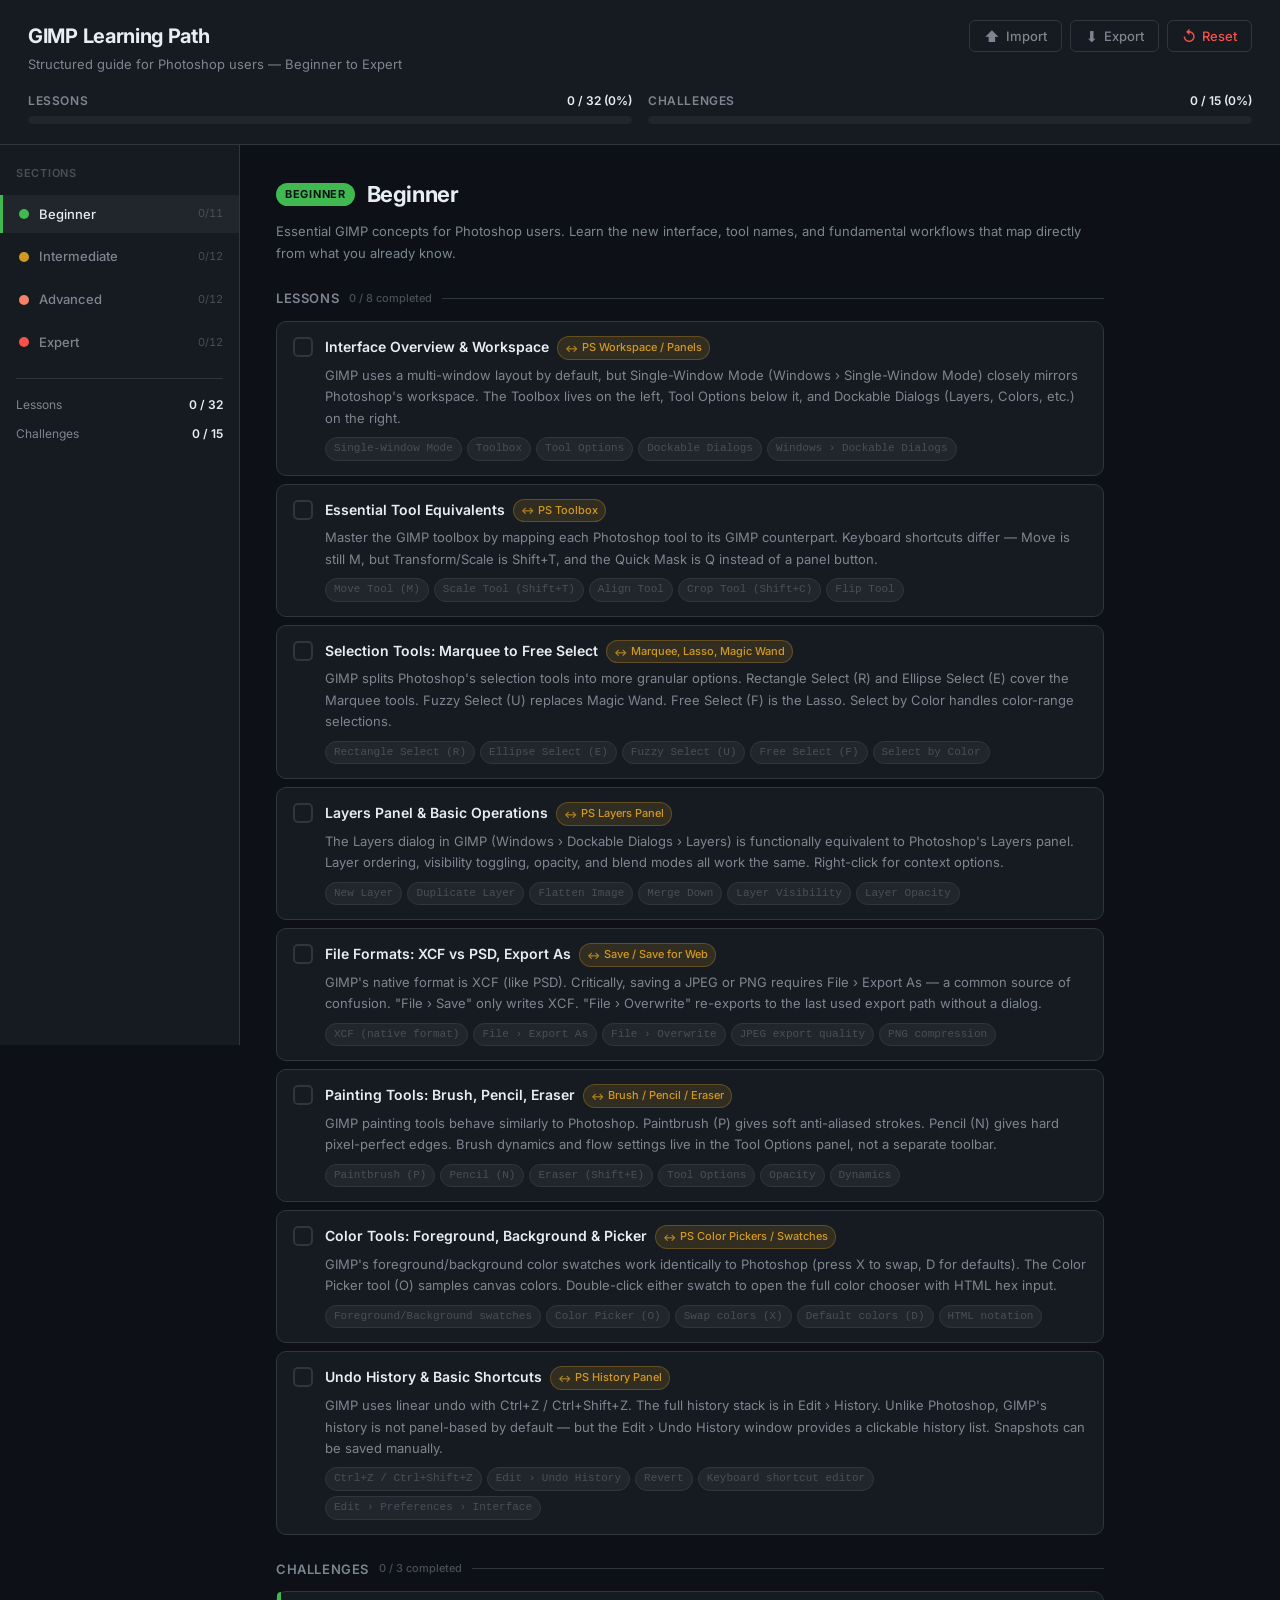
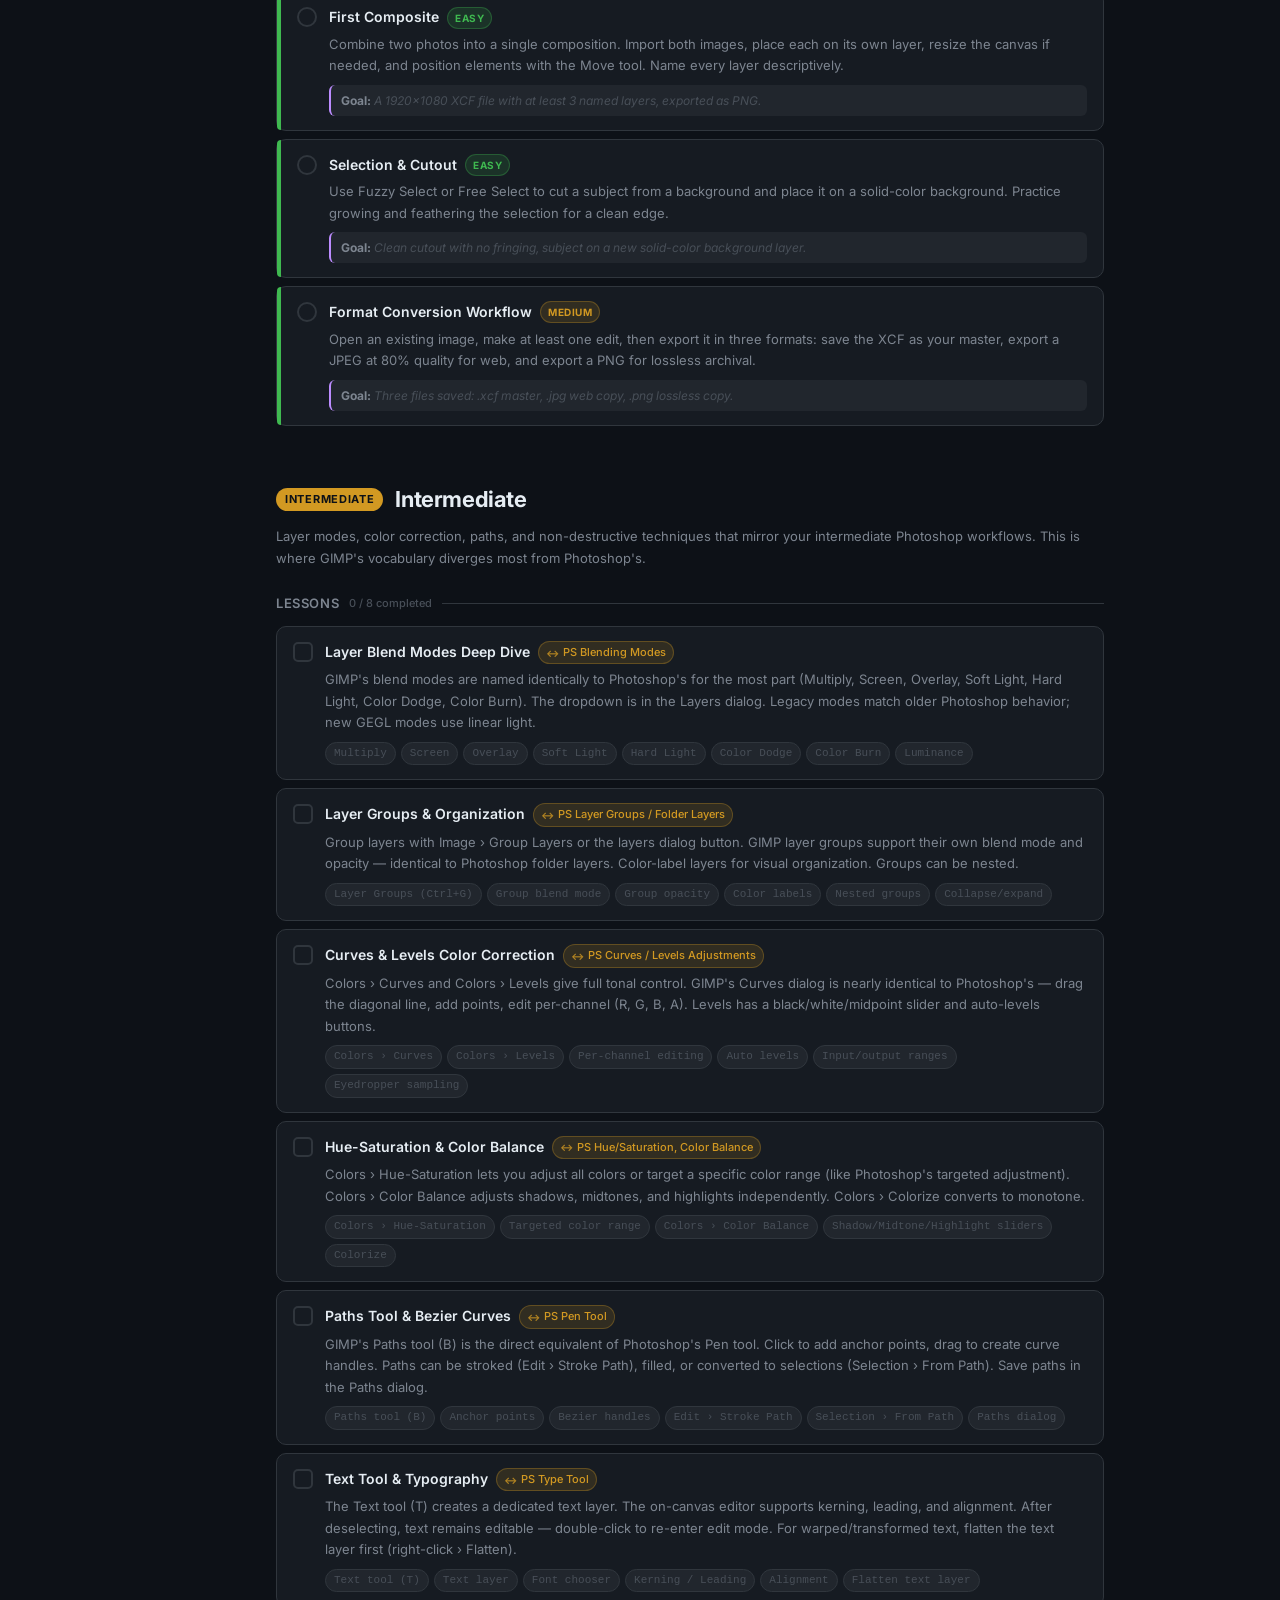
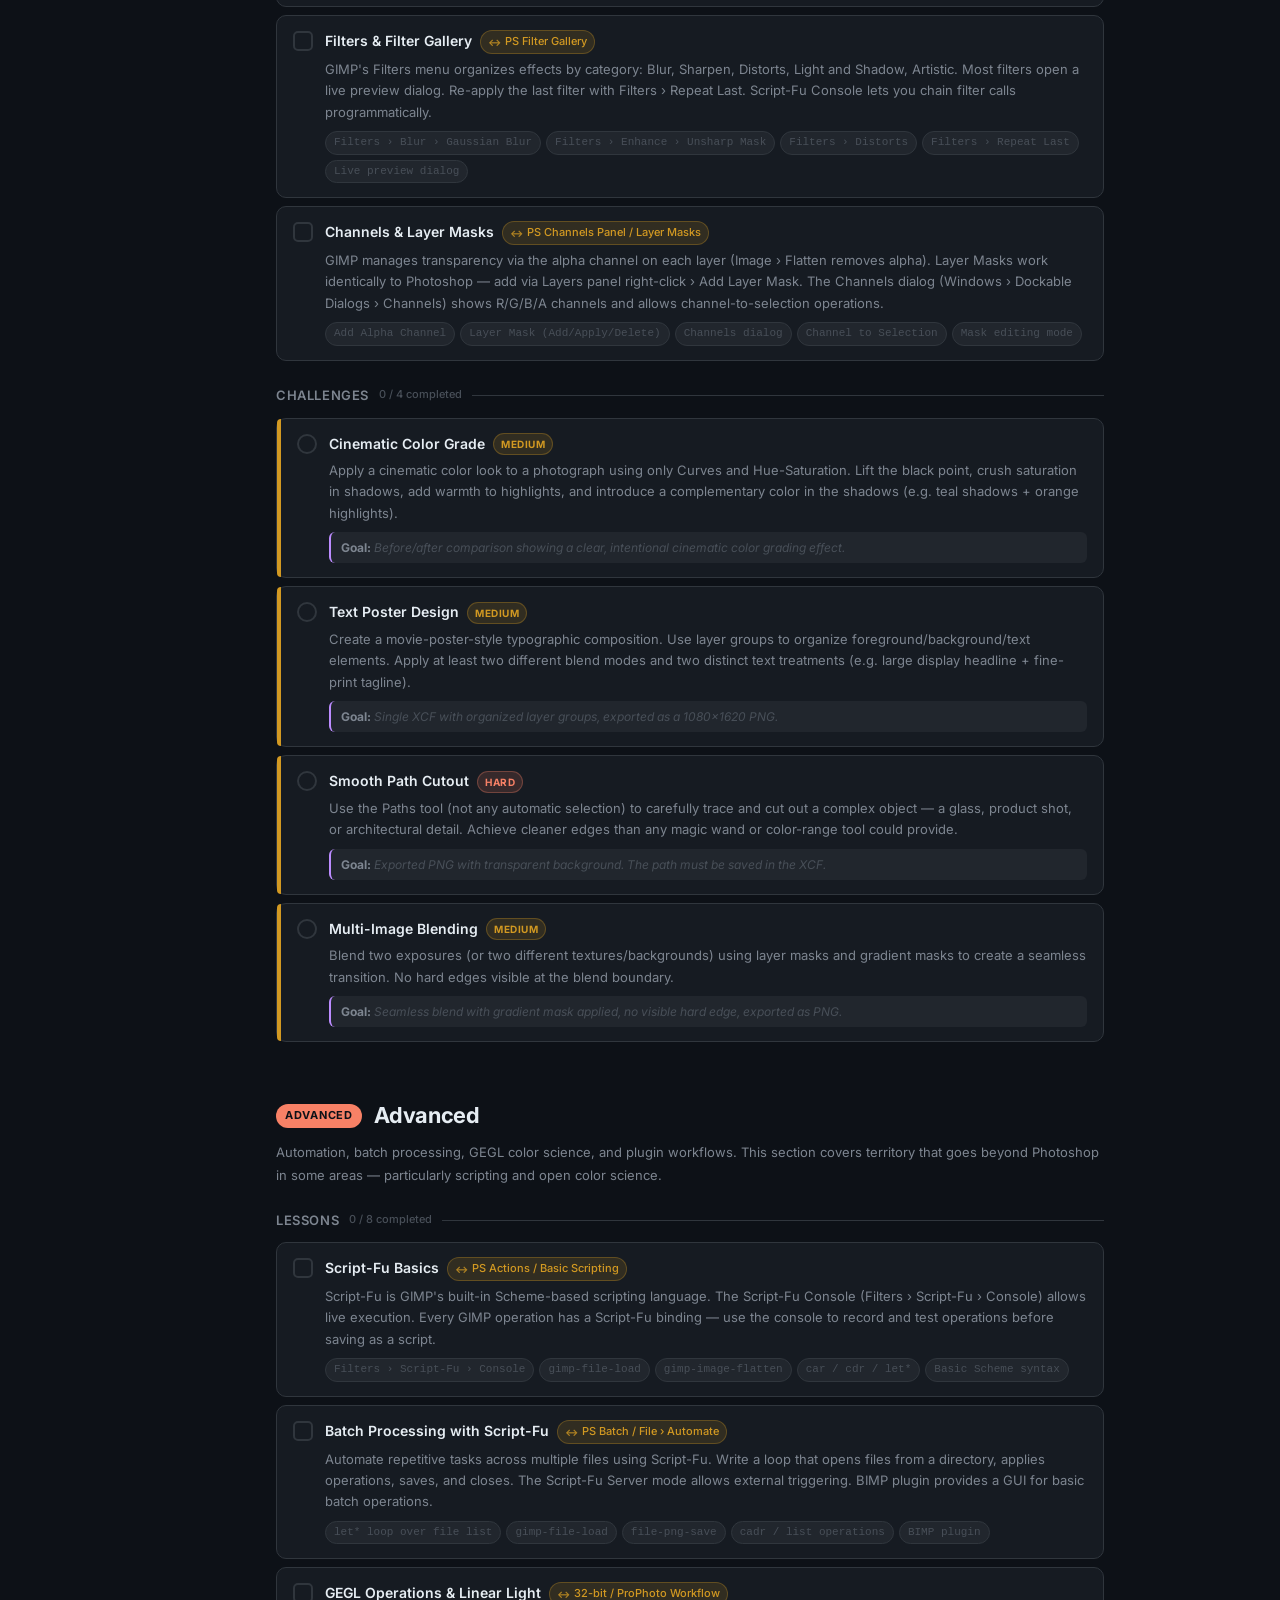
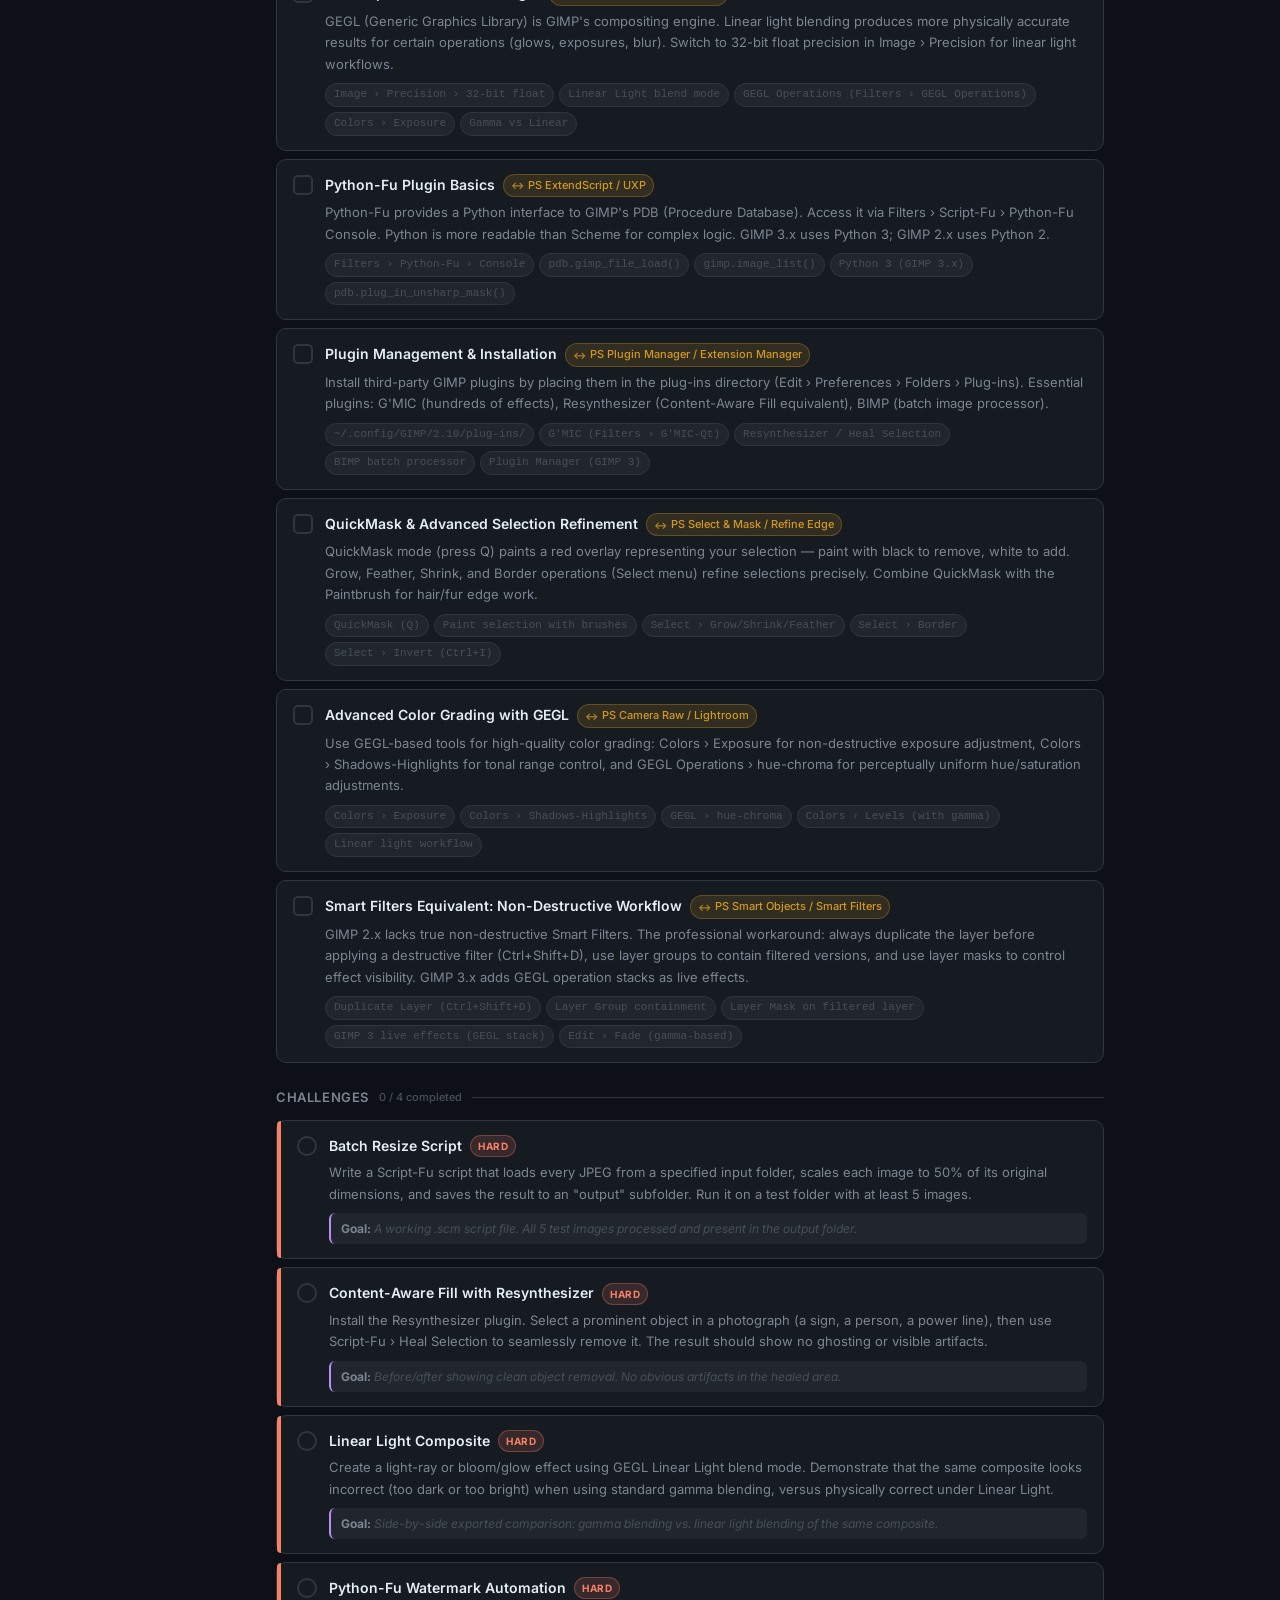
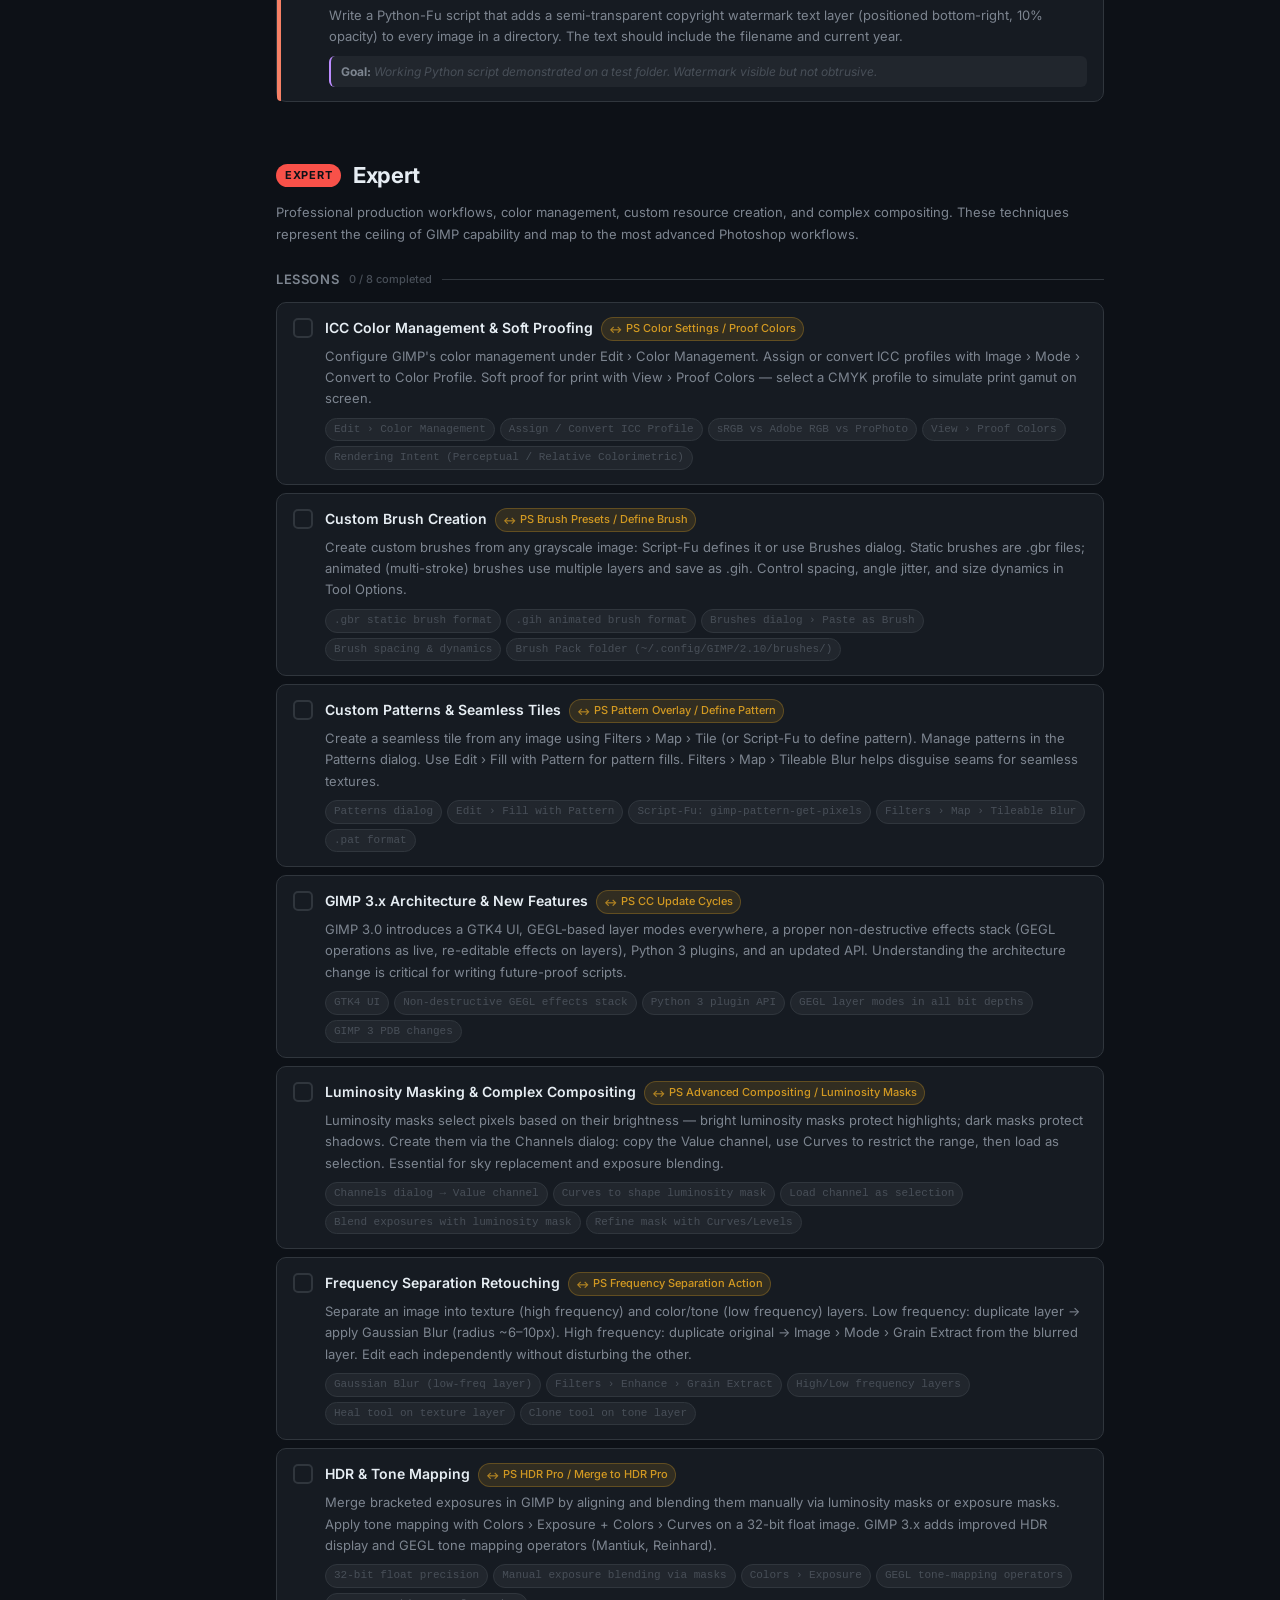
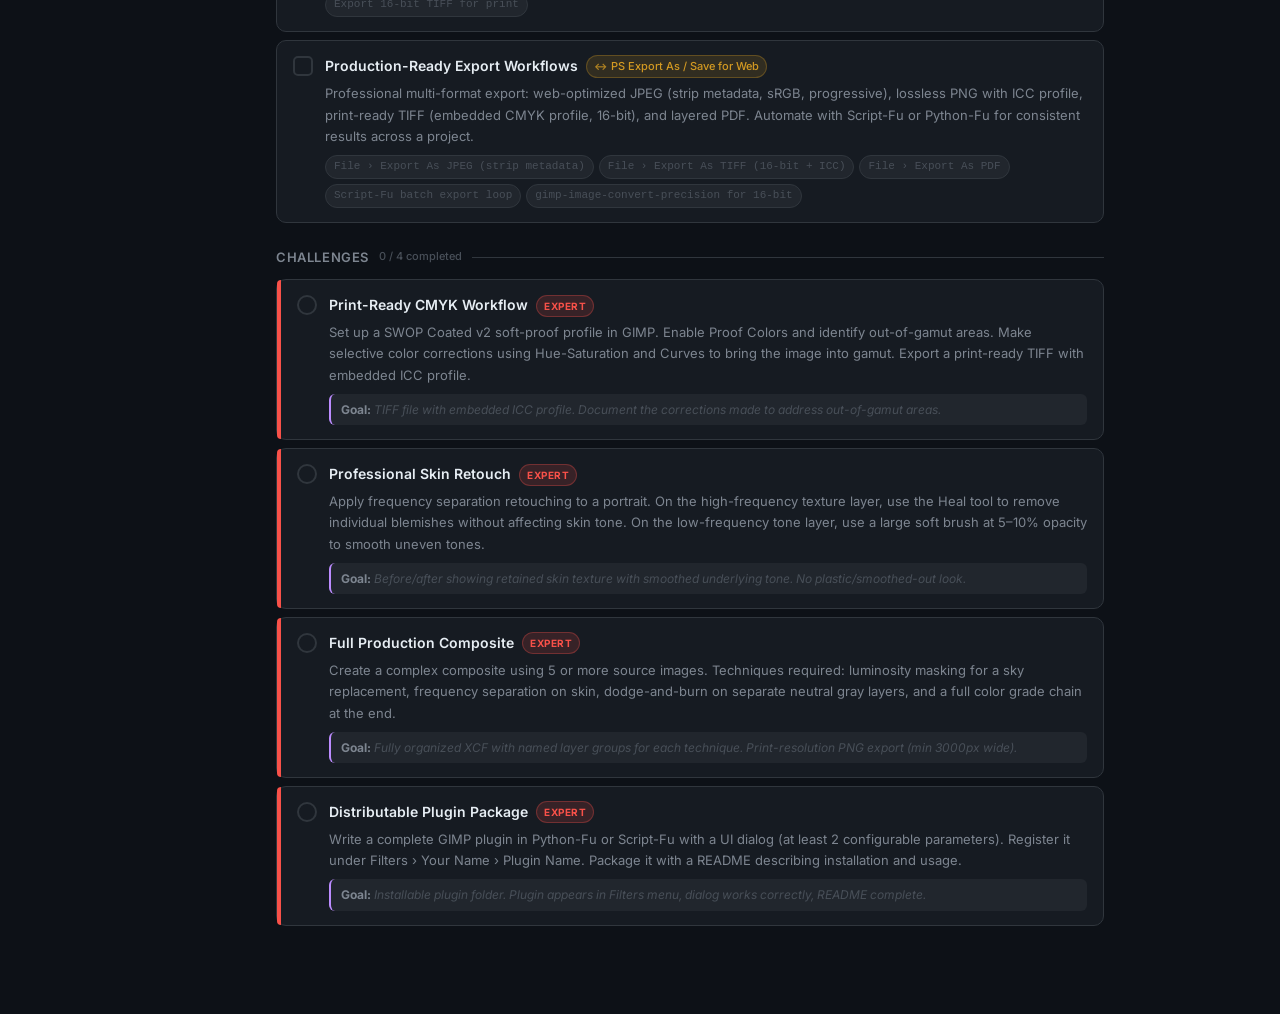
==== index.html @ 8cf6b0a3 "Add GIMP learning path single-page app Self-contained index.html with 32 lessons and 15 challenges a" ====
<!DOCTYPE html>
<html lang="en">
<head>
<meta charset="UTF-8">
<meta name="viewport" content="width=device-width, initial-scale=1.0">
<title>GIMP Learning Path — Photoshop to GIMP</title>
<link rel="preconnect" href="https://fonts.googleapis.com">
<link rel="preconnect" href="https://fonts.gstatic.com" crossorigin>
<link href="https://fonts.googleapis.com/css2?family=Inter:wght@400;500;600;700&display=swap" rel="stylesheet">
<style>
/* ── Tokens ─────────────────────────────────────────────────── */
:root {
  --bg:            #0d1117;
  --surface:       #161b22;
  --surface-2:     #21262d;
  --border:        #30363d;
  --border-subtle: #21262d;
  --text:          #e6edf3;
  --text-muted:    #7d8590;
  --text-dim:      #484f58;

  --accent:        #58a6ff;
  --accent-dim:    #1f3a5f;

  --beginner:      #3fb950;
  --intermediate:  #d29922;
  --advanced:      #f78166;
  --expert:        #f85149;

  --bar-lessons:   #58a6ff;
  --bar-challenges:#bc8cff;

  --radius-sm:     6px;
  --radius:        10px;
  --radius-lg:     14px;

  --sidebar-w:     240px;
  --header-h:      auto;
}

/* ── Reset ──────────────────────────────────────────────────── */
*, *::before, *::after { box-sizing: border-box; margin: 0; padding: 0; }
html { scroll-behavior: smooth; }
body {
  font-family: 'Inter', system-ui, -apple-system, 'Segoe UI', sans-serif;
  background: var(--bg);
  color: var(--text);
  font-size: 14px;
  line-height: 1.6;
  min-height: 100vh;
}
button { cursor: pointer; font-family: inherit; }
input[type="file"] { display: none; }
a { color: var(--accent); text-decoration: none; }

/* ── Header ─────────────────────────────────────────────────── */
.app-header {
  background: var(--surface);
  border-bottom: 1px solid var(--border);
  padding: 20px 28px;
  position: sticky;
  top: 0;
  z-index: 100;
}
.header-top {
  display: flex;
  align-items: flex-start;
  justify-content: space-between;
  gap: 16px;
  flex-wrap: wrap;
  margin-bottom: 16px;
}
.header-title h1 {
  font-size: 20px;
  font-weight: 700;
  color: var(--text);
  letter-spacing: -0.3px;
}
.header-title p {
  font-size: 13px;
  color: var(--text-muted);
  margin-top: 2px;
}
.header-actions {
  display: flex;
  gap: 8px;
  flex-shrink: 0;
  flex-wrap: wrap;
  align-items: center;
}

/* ── Buttons ─────────────────────────────────────────────────── */
.btn {
  display: inline-flex;
  align-items: center;
  gap: 6px;
  padding: 7px 14px;
  border-radius: var(--radius-sm);
  font-size: 13px;
  font-weight: 500;
  border: 1px solid transparent;
  transition: background 0.15s, border-color 0.15s, opacity 0.15s;
  white-space: nowrap;
}
.btn:hover { opacity: 0.85; }
.btn-ghost {
  background: transparent;
  border-color: var(--border);
  color: var(--text-muted);
}
.btn-ghost:hover { border-color: var(--text-muted); color: var(--text); background: var(--surface-2); }
.btn-danger {
  background: transparent;
  border-color: var(--border);
  color: #f85149;
}
.btn-danger:hover { border-color: #f85149; background: rgba(248,81,73,0.08); }
.btn-icon { font-size: 15px; line-height: 1; }

/* ── Progress bars ───────────────────────────────────────────── */
.progress-section {
  display: flex;
  gap: 16px;
  flex-wrap: wrap;
}
.progress-item {
  flex: 1;
  min-width: 200px;
}
.progress-label {
  display: flex;
  justify-content: space-between;
  align-items: center;
  margin-bottom: 6px;
}
.progress-label-name {
  font-size: 12px;
  font-weight: 600;
  text-transform: uppercase;
  letter-spacing: 0.6px;
  color: var(--text-muted);
}
.progress-label-count {
  font-size: 12px;
  font-weight: 600;
  color: var(--text);
}
.progress-track {
  height: 8px;
  background: var(--surface-2);
  border-radius: 999px;
  overflow: hidden;
  border: 1px solid var(--border-subtle);
}
.progress-fill {
  height: 100%;
  border-radius: 999px;
  width: 0%;
  transition: width 0.45s cubic-bezier(0.4,0,0.2,1);
}
.progress-fill.lessons  { background: var(--bar-lessons); }
.progress-fill.challenges { background: var(--bar-challenges); }

/* ── Layout shell ────────────────────────────────────────────── */
.app-body {
  display: flex;
  min-height: calc(100vh - 1px);
}

/* ── Sidebar ─────────────────────────────────────────────────── */
.sidebar {
  width: var(--sidebar-w);
  flex-shrink: 0;
  background: var(--surface);
  border-right: 1px solid var(--border);
  padding: 20px 0;
  position: sticky;
  top: 0;
  height: 100vh;
  overflow-y: auto;
  display: flex;
  flex-direction: column;
  gap: 4px;
}
.sidebar-label {
  font-size: 11px;
  font-weight: 600;
  letter-spacing: 0.7px;
  text-transform: uppercase;
  color: var(--text-dim);
  padding: 0 16px 8px;
}
.nav-item {
  display: flex;
  align-items: center;
  gap: 10px;
  padding: 9px 16px;
  cursor: pointer;
  border-radius: 0;
  transition: background 0.12s;
  border-left: 3px solid transparent;
  text-decoration: none;
  color: var(--text-muted);
}
.nav-item:hover { background: var(--surface-2); color: var(--text); }
.nav-item.active {
  color: var(--text);
  background: var(--surface-2);
}
.nav-item.active[data-level="beginner"]     { border-left-color: var(--beginner); }
.nav-item.active[data-level="intermediate"] { border-left-color: var(--intermediate); }
.nav-item.active[data-level="advanced"]     { border-left-color: var(--advanced); }
.nav-item.active[data-level="expert"]       { border-left-color: var(--expert); }

.nav-dot {
  width: 10px;
  height: 10px;
  border-radius: 50%;
  flex-shrink: 0;
}
[data-level="beginner"]     .nav-dot { background: var(--beginner); }
[data-level="intermediate"] .nav-dot { background: var(--intermediate); }
[data-level="advanced"]     .nav-dot { background: var(--advanced); }
[data-level="expert"]       .nav-dot { background: var(--expert); }

.nav-text { flex: 1; font-size: 13px; font-weight: 500; }
.nav-count { font-size: 11px; color: var(--text-dim); font-variant-numeric: tabular-nums; }

.sidebar-divider {
  height: 1px;
  background: var(--border);
  margin: 12px 16px;
}
.sidebar-stats {
  padding: 0 16px;
  display: flex;
  flex-direction: column;
  gap: 10px;
}
.sidebar-stat {
  display: flex;
  align-items: center;
  justify-content: space-between;
}
.sidebar-stat-label { font-size: 12px; color: var(--text-muted); }
.sidebar-stat-value { font-size: 12px; font-weight: 600; color: var(--text); }

/* ── Main content ────────────────────────────────────────────── */
.main-content {
  flex: 1;
  padding: 32px 36px;
  max-width: 900px;
  overflow-x: hidden;
}

/* ── Section block ───────────────────────────────────────────── */
.section-block {
  margin-bottom: 56px;
}
.section-header {
  display: flex;
  align-items: center;
  gap: 12px;
  margin-bottom: 8px;
}
.section-badge {
  font-size: 11px;
  font-weight: 700;
  text-transform: uppercase;
  letter-spacing: 0.7px;
  padding: 3px 9px;
  border-radius: 999px;
  color: #0d1117;
}
[data-level="beginner"]     .section-badge { background: var(--beginner); }
[data-level="intermediate"] .section-badge { background: var(--intermediate); }
[data-level="advanced"]     .section-badge { background: var(--advanced); }
[data-level="expert"]       .section-badge { background: var(--expert); }

.section-title {
  font-size: 22px;
  font-weight: 700;
  letter-spacing: -0.4px;
}
.section-desc {
  font-size: 13px;
  color: var(--text-muted);
  margin-bottom: 20px;
  line-height: 1.7;
}

/* ── Sub-section heading ─────────────────────────────────────── */
.subsection-heading {
  display: flex;
  align-items: center;
  gap: 10px;
  margin: 24px 0 12px;
}
.subsection-heading-text {
  font-size: 13px;
  font-weight: 600;
  text-transform: uppercase;
  letter-spacing: 0.6px;
  color: var(--text-muted);
}
.subsection-count {
  font-size: 11px;
  color: var(--text-dim);
  font-weight: 500;
}
.subsection-line {
  flex: 1;
  height: 1px;
  background: var(--border);
}

/* ── Lesson card ─────────────────────────────────────────────── */
.lesson-card {
  background: var(--surface);
  border: 1px solid var(--border);
  border-radius: var(--radius);
  padding: 14px 16px;
  margin-bottom: 8px;
  display: flex;
  gap: 12px;
  align-items: flex-start;
  transition: border-color 0.15s, background 0.2s, opacity 0.2s;
  cursor: pointer;
  user-select: none;
}
.lesson-card:hover { border-color: var(--text-dim); }
.lesson-card.completed {
  opacity: 0.6;
  background: var(--surface);
}
.lesson-card.completed .lesson-title { text-decoration: line-through; color: var(--text-muted); }

.lesson-checkbox {
  width: 20px;
  height: 20px;
  border-radius: 5px;
  border: 2px solid var(--border);
  display: flex;
  align-items: center;
  justify-content: center;
  flex-shrink: 0;
  margin-top: 1px;
  transition: background 0.15s, border-color 0.15s;
  font-size: 12px;
  color: transparent;
}
.lesson-card.completed .lesson-checkbox {
  background: var(--beginner);
  border-color: var(--beginner);
  color: #0d1117;
}
[data-level="intermediate"] .lesson-card.completed .lesson-checkbox { background: var(--intermediate); border-color: var(--intermediate); }
[data-level="advanced"]     .lesson-card.completed .lesson-checkbox { background: var(--advanced); border-color: var(--advanced); }
[data-level="expert"]       .lesson-card.completed .lesson-checkbox { background: var(--expert); border-color: var(--expert); }

.lesson-body { flex: 1; min-width: 0; }
.lesson-title-row {
  display: flex;
  align-items: flex-start;
  gap: 8px;
  flex-wrap: wrap;
  margin-bottom: 5px;
}
.lesson-title {
  font-size: 14px;
  font-weight: 600;
  color: var(--text);
  transition: color 0.2s;
}
.ps-callout {
  display: inline-flex;
  align-items: center;
  gap: 4px;
  background: rgba(210,153,34,0.15);
  border: 1px solid rgba(210,153,34,0.3);
  color: #d29922;
  font-size: 11px;
  font-weight: 500;
  padding: 2px 7px;
  border-radius: 999px;
  white-space: nowrap;
  flex-shrink: 0;
}
.ps-callout-prefix { font-weight: 700; font-size: 10px; opacity: 0.8; }

.lesson-desc {
  font-size: 13px;
  color: var(--text-muted);
  line-height: 1.65;
  margin-bottom: 8px;
}
.concept-chips {
  display: flex;
  flex-wrap: wrap;
  gap: 5px;
}
.concept-chip {
  font-size: 11px;
  padding: 2px 8px;
  border-radius: 999px;
  background: var(--surface-2);
  color: var(--text-dim);
  border: 1px solid var(--border);
  font-family: 'SF Mono', 'Fira Code', monospace;
}

/* ── Challenge card ──────────────────────────────────────────── */
.challenge-card {
  background: var(--surface);
  border: 1px solid var(--border);
  border-radius: var(--radius);
  padding: 14px 16px 14px 20px;
  margin-bottom: 8px;
  display: flex;
  gap: 12px;
  align-items: flex-start;
  transition: border-color 0.15s, opacity 0.2s;
  cursor: pointer;
  user-select: none;
  position: relative;
}
.challenge-card::before {
  content: '';
  position: absolute;
  left: 0;
  top: 0;
  bottom: 0;
  width: 4px;
  border-radius: var(--radius) 0 0 var(--radius);
}
[data-level="beginner"]     .challenge-card::before { background: var(--beginner); }
[data-level="intermediate"] .challenge-card::before { background: var(--intermediate); }
[data-level="advanced"]     .challenge-card::before { background: var(--advanced); }
[data-level="expert"]       .challenge-card::before { background: var(--expert); }

.challenge-card:hover { border-color: var(--text-dim); }
.challenge-card.completed { opacity: 0.6; }
.challenge-card.completed .challenge-title { text-decoration: line-through; color: var(--text-muted); }

.challenge-checkbox {
  width: 20px;
  height: 20px;
  border-radius: 50%;
  border: 2px solid var(--border);
  display: flex;
  align-items: center;
  justify-content: center;
  flex-shrink: 0;
  margin-top: 1px;
  font-size: 11px;
  color: transparent;
  transition: background 0.15s, border-color 0.15s;
}
.challenge-card.completed .challenge-checkbox {
  background: var(--bar-challenges);
  border-color: var(--bar-challenges);
  color: #0d1117;
}

.challenge-body { flex: 1; min-width: 0; }
.challenge-title-row {
  display: flex;
  align-items: center;
  gap: 8px;
  flex-wrap: wrap;
  margin-bottom: 5px;
}
.challenge-title { font-size: 14px; font-weight: 600; color: var(--text); }

.difficulty-badge {
  font-size: 10px;
  font-weight: 700;
  text-transform: uppercase;
  letter-spacing: 0.5px;
  padding: 2px 7px;
  border-radius: 999px;
}
.difficulty-badge.easy   { background: rgba(63,185,80,0.15); color: #3fb950; border: 1px solid rgba(63,185,80,0.3); }
.difficulty-badge.medium { background: rgba(210,153,34,0.15); color: #d29922; border: 1px solid rgba(210,153,34,0.3); }
.difficulty-badge.hard   { background: rgba(247,129,102,0.15); color: #f78166; border: 1px solid rgba(247,129,102,0.3); }
.difficulty-badge.expert { background: rgba(248,81,73,0.15); color: #f85149; border: 1px solid rgba(248,81,73,0.3); }

.challenge-desc {
  font-size: 13px;
  color: var(--text-muted);
  line-height: 1.65;
  margin-bottom: 8px;
}
.challenge-goal {
  font-size: 12px;
  color: var(--text-dim);
  font-style: italic;
  padding: 6px 10px;
  background: var(--surface-2);
  border-radius: var(--radius-sm);
  border-left: 2px solid var(--bar-challenges);
}
.challenge-goal strong { color: var(--text-muted); font-style: normal; }

/* ── Toast / notification ────────────────────────────────────── */
.toast {
  position: fixed;
  bottom: 24px;
  right: 24px;
  background: var(--surface-2);
  border: 1px solid var(--border);
  border-radius: var(--radius);
  padding: 12px 18px;
  font-size: 13px;
  color: var(--text);
  z-index: 9999;
  opacity: 0;
  transform: translateY(8px);
  transition: opacity 0.2s, transform 0.2s;
  pointer-events: none;
}
.toast.show { opacity: 1; transform: translateY(0); }
.toast.success { border-color: var(--beginner); }
.toast.error   { border-color: var(--expert); }

/* ── Modal ───────────────────────────────────────────────────── */
.modal-overlay {
  display: none;
  position: fixed;
  inset: 0;
  background: rgba(0,0,0,0.6);
  z-index: 500;
  align-items: center;
  justify-content: center;
}
.modal-overlay.open { display: flex; }
.modal {
  background: var(--surface);
  border: 1px solid var(--border);
  border-radius: var(--radius-lg);
  padding: 24px;
  max-width: 380px;
  width: 90%;
}
.modal h3 { font-size: 16px; font-weight: 700; margin-bottom: 10px; }
.modal p { font-size: 13px; color: var(--text-muted); margin-bottom: 20px; line-height: 1.65; }
.modal-actions { display: flex; gap: 8px; justify-content: flex-end; }
.btn-confirm { background: #f85149; border: none; color: #fff; padding: 8px 16px; border-radius: var(--radius-sm); font-size: 13px; font-weight: 600; }
.btn-confirm:hover { background: #da3630; }
.btn-cancel { background: transparent; border: 1px solid var(--border); color: var(--text-muted); padding: 8px 16px; border-radius: var(--radius-sm); font-size: 13px; font-weight: 500; }
.btn-cancel:hover { border-color: var(--text-muted); color: var(--text); }

/* ── Completion banner ───────────────────────────────────────── */
.completion-banner {
  background: linear-gradient(135deg, rgba(63,185,80,0.1), rgba(88,166,255,0.1));
  border: 1px solid rgba(63,185,80,0.3);
  border-radius: var(--radius);
  padding: 16px 20px;
  margin-bottom: 32px;
  display: none;
  align-items: center;
  gap: 12px;
}
.completion-banner.visible { display: flex; }
.completion-banner-icon { font-size: 28px; }
.completion-banner-text h3 { font-size: 15px; font-weight: 700; color: var(--beginner); margin-bottom: 3px; }
.completion-banner-text p { font-size: 13px; color: var(--text-muted); }

/* ── Responsive ──────────────────────────────────────────────── */
@media (max-width: 768px) {
  .app-body { flex-direction: column; }
  .sidebar {
    width: 100%;
    height: auto;
    position: static;
    flex-direction: row;
    overflow-x: auto;
    overflow-y: hidden;
    padding: 8px 12px;
    gap: 4px;
    border-right: none;
    border-bottom: 1px solid var(--border);
  }
  .sidebar-label, .sidebar-divider, .sidebar-stats { display: none; }
  .nav-item {
    flex-direction: column;
    gap: 4px;
    padding: 8px 12px;
    border-left: none;
    border-bottom: 3px solid transparent;
    border-radius: var(--radius-sm);
    white-space: nowrap;
    flex-shrink: 0;
  }
  .nav-item.active[data-level="beginner"]     { border-bottom-color: var(--beginner); border-left-color: transparent; }
  .nav-item.active[data-level="intermediate"] { border-bottom-color: var(--intermediate); border-left-color: transparent; }
  .nav-item.active[data-level="advanced"]     { border-bottom-color: var(--advanced); border-left-color: transparent; }
  .nav-item.active[data-level="expert"]       { border-bottom-color: var(--expert); border-left-color: transparent; }
  .nav-count { display: none; }
  .main-content { padding: 20px 16px; }
  .header-top { flex-direction: column; }
  .app-header { padding: 16px; }
}
@media (max-width: 480px) {
  .progress-section { flex-direction: column; }
  .header-actions { flex-wrap: wrap; }
}

/* ── Animations ──────────────────────────────────────────────── */
@keyframes fadeIn {
  from { opacity: 0; transform: translateY(6px); }
  to   { opacity: 1; transform: translateY(0); }
}
.section-block { animation: fadeIn 0.35s ease both; }
.section-block:nth-child(1) { animation-delay: 0.05s; }
.section-block:nth-child(2) { animation-delay: 0.10s; }
.section-block:nth-child(3) { animation-delay: 0.15s; }
.section-block:nth-child(4) { animation-delay: 0.20s; }
</style>
</head>
<body>

<!-- Header -->
<header class="app-header">
  <div class="header-top">
    <div class="header-title">
      <h1>GIMP Learning Path</h1>
      <p>Structured guide for Photoshop users — Beginner to Expert</p>
    </div>
    <div class="header-actions">
      <input type="file" id="import-file" accept=".json">
      <button class="btn btn-ghost" onclick="handleImportButton()">
        <span class="btn-icon">⬆</span> Import
      </button>
      <button class="btn btn-ghost" onclick="handleExport()">
        <span class="btn-icon">⬇</span> Export
      </button>
      <button class="btn btn-danger" onclick="handleResetClick()">
        <span class="btn-icon">↺</span> Reset
      </button>
    </div>
  </div>
  <div class="progress-section">
    <div class="progress-item">
      <div class="progress-label">
        <span class="progress-label-name">Lessons</span>
        <span class="progress-label-count" id="lesson-count">0 / 32 (0%)</span>
      </div>
      <div class="progress-track">
        <div class="progress-fill lessons" id="lesson-bar"></div>
      </div>
    </div>
    <div class="progress-item">
      <div class="progress-label">
        <span class="progress-label-name">Challenges</span>
        <span class="progress-label-count" id="challenge-count">0 / 15 (0%)</span>
      </div>
      <div class="progress-track">
        <div class="progress-fill challenges" id="challenge-bar"></div>
      </div>
    </div>
  </div>
</header>

<!-- Body -->
<div class="app-body">
  <nav class="sidebar" id="sidebar"></nav>
  <main class="main-content" id="main-content"></main>
</div>

<!-- Reset confirmation modal -->
<div class="modal-overlay" id="reset-modal">
  <div class="modal">
    <h3>Reset all progress?</h3>
    <p>This will clear all checked lessons and challenges. Your progress cannot be recovered unless you exported it first.</p>
    <div class="modal-actions">
      <button class="btn-cancel" onclick="closeModal()">Cancel</button>
      <button class="btn-confirm" onclick="confirmReset()">Reset everything</button>
    </div>
  </div>
</div>

<!-- Toast -->
<div class="toast" id="toast"></div>

<script>
/* ── Learning path data ──────────────────────────────────────── */
const LEARNING_PATH = [
  {
    id: 'beginner',
    title: 'Beginner',
    level: 'beginner',
    description: 'Essential GIMP concepts for Photoshop users. Learn the new interface, tool names, and fundamental workflows that map directly from what you already know.',
    lessons: [
      {
        id: 'beginner-1',
        title: 'Interface Overview & Workspace',
        psEquivalent: 'PS Workspace / Panels',
        description: 'GIMP uses a multi-window layout by default, but Single-Window Mode (Windows › Single-Window Mode) closely mirrors Photoshop\'s workspace. The Toolbox lives on the left, Tool Options below it, and Dockable Dialogs (Layers, Colors, etc.) on the right.',
        concepts: ['Single-Window Mode', 'Toolbox', 'Tool Options', 'Dockable Dialogs', 'Windows › Dockable Dialogs']
      },
      {
        id: 'beginner-2',
        title: 'Essential Tool Equivalents',
        psEquivalent: 'PS Toolbox',
        description: 'Master the GIMP toolbox by mapping each Photoshop tool to its GIMP counterpart. Keyboard shortcuts differ — Move is still M, but Transform/Scale is Shift+T, and the Quick Mask is Q instead of a panel button.',
        concepts: ['Move Tool (M)', 'Scale Tool (Shift+T)', 'Align Tool', 'Crop Tool (Shift+C)', 'Flip Tool']
      },
      {
        id: 'beginner-3',
        title: 'Selection Tools: Marquee to Free Select',
        psEquivalent: 'Marquee, Lasso, Magic Wand',
        description: 'GIMP splits Photoshop\'s selection tools into more granular options. Rectangle Select (R) and Ellipse Select (E) cover the Marquee tools. Fuzzy Select (U) replaces Magic Wand. Free Select (F) is the Lasso. Select by Color handles color-range selections.',
        concepts: ['Rectangle Select (R)', 'Ellipse Select (E)', 'Fuzzy Select (U)', 'Free Select (F)', 'Select by Color']
      },
      {
        id: 'beginner-4',
        title: 'Layers Panel & Basic Operations',
        psEquivalent: 'PS Layers Panel',
        description: 'The Layers dialog in GIMP (Windows › Dockable Dialogs › Layers) is functionally equivalent to Photoshop\'s Layers panel. Layer ordering, visibility toggling, opacity, and blend modes all work the same. Right-click for context options.',
        concepts: ['New Layer', 'Duplicate Layer', 'Flatten Image', 'Merge Down', 'Layer Visibility', 'Layer Opacity']
      },
      {
        id: 'beginner-5',
        title: 'File Formats: XCF vs PSD, Export As',
        psEquivalent: 'Save / Save for Web',
        description: 'GIMP\'s native format is XCF (like PSD). Critically, saving a JPEG or PNG requires File › Export As — a common source of confusion. "File › Save" only writes XCF. "File › Overwrite" re-exports to the last used export path without a dialog.',
        concepts: ['XCF (native format)', 'File › Export As', 'File › Overwrite', 'JPEG export quality', 'PNG compression']
      },
      {
        id: 'beginner-6',
        title: 'Painting Tools: Brush, Pencil, Eraser',
        psEquivalent: 'Brush / Pencil / Eraser',
        description: 'GIMP painting tools behave similarly to Photoshop. Paintbrush (P) gives soft anti-aliased strokes. Pencil (N) gives hard pixel-perfect edges. Brush dynamics and flow settings live in the Tool Options panel, not a separate toolbar.',
        concepts: ['Paintbrush (P)', 'Pencil (N)', 'Eraser (Shift+E)', 'Tool Options', 'Opacity', 'Dynamics']
      },
      {
        id: 'beginner-7',
        title: 'Color Tools: Foreground, Background & Picker',
        psEquivalent: 'PS Color Pickers / Swatches',
        description: 'GIMP\'s foreground/background color swatches work identically to Photoshop (press X to swap, D for defaults). The Color Picker tool (O) samples canvas colors. Double-click either swatch to open the full color chooser with HTML hex input.',
        concepts: ['Foreground/Background swatches', 'Color Picker (O)', 'Swap colors (X)', 'Default colors (D)', 'HTML notation']
      },
      {
        id: 'beginner-8',
        title: 'Undo History & Basic Shortcuts',
        psEquivalent: 'PS History Panel',
        description: 'GIMP uses linear undo with Ctrl+Z / Ctrl+Shift+Z. The full history stack is in Edit › History. Unlike Photoshop, GIMP\'s history is not panel-based by default — but the Edit › Undo History window provides a clickable history list. Snapshots can be saved manually.',
        concepts: ['Ctrl+Z / Ctrl+Shift+Z', 'Edit › Undo History', 'Revert', 'Keyboard shortcut editor', 'Edit › Preferences › Interface']
      }
    ],
    challenges: [
      {
        id: 'beginner-c1',
        title: 'First Composite',
        difficulty: 'Easy',
        description: 'Combine two photos into a single composition. Import both images, place each on its own layer, resize the canvas if needed, and position elements with the Move tool. Name every layer descriptively.',
        goal: 'A 1920×1080 XCF file with at least 3 named layers, exported as PNG.'
      },
      {
        id: 'beginner-c2',
        title: 'Selection & Cutout',
        difficulty: 'Easy',
        description: 'Use Fuzzy Select or Free Select to cut a subject from a background and place it on a solid-color background. Practice growing and feathering the selection for a clean edge.',
        goal: 'Clean cutout with no fringing, subject on a new solid-color background layer.'
      },
      {
        id: 'beginner-c3',
        title: 'Format Conversion Workflow',
        difficulty: 'Medium',
        description: 'Open an existing image, make at least one edit, then export it in three formats: save the XCF as your master, export a JPEG at 80% quality for web, and export a PNG for lossless archival.',
        goal: 'Three files saved: .xcf master, .jpg web copy, .png lossless copy.'
      }
    ]
  },
  {
    id: 'intermediate',
    title: 'Intermediate',
    level: 'intermediate',
    description: 'Layer modes, color correction, paths, and non-destructive techniques that mirror your intermediate Photoshop workflows. This is where GIMP\'s vocabulary diverges most from Photoshop\'s.',
    lessons: [
      {
        id: 'intermediate-1',
        title: 'Layer Blend Modes Deep Dive',
        psEquivalent: 'PS Blending Modes',
        description: 'GIMP\'s blend modes are named identically to Photoshop\'s for the most part (Multiply, Screen, Overlay, Soft Light, Hard Light, Color Dodge, Color Burn). The dropdown is in the Layers dialog. Legacy modes match older Photoshop behavior; new GEGL modes use linear light.',
        concepts: ['Multiply', 'Screen', 'Overlay', 'Soft Light', 'Hard Light', 'Color Dodge', 'Color Burn', 'Luminance']
      },
      {
        id: 'intermediate-2',
        title: 'Layer Groups & Organization',
        psEquivalent: 'PS Layer Groups / Folder Layers',
        description: 'Group layers with Image › Group Layers or the layers dialog button. GIMP layer groups support their own blend mode and opacity — identical to Photoshop folder layers. Color-label layers for visual organization. Groups can be nested.',
        concepts: ['Layer Groups (Ctrl+G)', 'Group blend mode', 'Group opacity', 'Color labels', 'Nested groups', 'Collapse/expand']
      },
      {
        id: 'intermediate-3',
        title: 'Curves & Levels Color Correction',
        psEquivalent: 'PS Curves / Levels Adjustments',
        description: 'Colors › Curves and Colors › Levels give full tonal control. GIMP\'s Curves dialog is nearly identical to Photoshop\'s — drag the diagonal line, add points, edit per-channel (R, G, B, A). Levels has a black/white/midpoint slider and auto-levels buttons.',
        concepts: ['Colors › Curves', 'Colors › Levels', 'Per-channel editing', 'Auto levels', 'Input/output ranges', 'Eyedropper sampling']
      },
      {
        id: 'intermediate-4',
        title: 'Hue-Saturation & Color Balance',
        psEquivalent: 'PS Hue/Saturation, Color Balance',
        description: 'Colors › Hue-Saturation lets you adjust all colors or target a specific color range (like Photoshop\'s targeted adjustment). Colors › Color Balance adjusts shadows, midtones, and highlights independently. Colors › Colorize converts to monotone.',
        concepts: ['Colors › Hue-Saturation', 'Targeted color range', 'Colors › Color Balance', 'Shadow/Midtone/Highlight sliders', 'Colorize']
      },
      {
        id: 'intermediate-5',
        title: 'Paths Tool & Bezier Curves',
        psEquivalent: 'PS Pen Tool',
        description: 'GIMP\'s Paths tool (B) is the direct equivalent of Photoshop\'s Pen tool. Click to add anchor points, drag to create curve handles. Paths can be stroked (Edit › Stroke Path), filled, or converted to selections (Selection › From Path). Save paths in the Paths dialog.',
        concepts: ['Paths tool (B)', 'Anchor points', 'Bezier handles', 'Edit › Stroke Path', 'Selection › From Path', 'Paths dialog']
      },
      {
        id: 'intermediate-6',
        title: 'Text Tool & Typography',
        psEquivalent: 'PS Type Tool',
        description: 'The Text tool (T) creates a dedicated text layer. The on-canvas editor supports kerning, leading, and alignment. After deselecting, text remains editable — double-click to re-enter edit mode. For warped/transformed text, flatten the text layer first (right-click › Flatten).',
        concepts: ['Text tool (T)', 'Text layer', 'Font chooser', 'Kerning / Leading', 'Alignment', 'Flatten text layer']
      },
      {
        id: 'intermediate-7',
        title: 'Filters & Filter Gallery',
        psEquivalent: 'PS Filter Gallery',
        description: 'GIMP\'s Filters menu organizes effects by category: Blur, Sharpen, Distorts, Light and Shadow, Artistic. Most filters open a live preview dialog. Re-apply the last filter with Filters › Repeat Last. Script-Fu Console lets you chain filter calls programmatically.',
        concepts: ['Filters › Blur › Gaussian Blur', 'Filters › Enhance › Unsharp Mask', 'Filters › Distorts', 'Filters › Repeat Last', 'Live preview dialog']
      },
      {
        id: 'intermediate-8',
        title: 'Channels & Layer Masks',
        psEquivalent: 'PS Channels Panel / Layer Masks',
        description: 'GIMP manages transparency via the alpha channel on each layer (Image › Flatten removes alpha). Layer Masks work identically to Photoshop — add via Layers panel right-click › Add Layer Mask. The Channels dialog (Windows › Dockable Dialogs › Channels) shows R/G/B/A channels and allows channel-to-selection operations.',
        concepts: ['Add Alpha Channel', 'Layer Mask (Add/Apply/Delete)', 'Channels dialog', 'Channel to Selection', 'Mask editing mode']
      }
    ],
    challenges: [
      {
        id: 'intermediate-c1',
        title: 'Cinematic Color Grade',
        difficulty: 'Medium',
        description: 'Apply a cinematic color look to a photograph using only Curves and Hue-Saturation. Lift the black point, crush saturation in shadows, add warmth to highlights, and introduce a complementary color in the shadows (e.g. teal shadows + orange highlights).',
        goal: 'Before/after comparison showing a clear, intentional cinematic color grading effect.'
      },
      {
        id: 'intermediate-c2',
        title: 'Text Poster Design',
        difficulty: 'Medium',
        description: 'Create a movie-poster-style typographic composition. Use layer groups to organize foreground/background/text elements. Apply at least two different blend modes and two distinct text treatments (e.g. large display headline + fine-print tagline).',
        goal: 'Single XCF with organized layer groups, exported as a 1080×1620 PNG.'
      },
      {
        id: 'intermediate-c3',
        title: 'Smooth Path Cutout',
        difficulty: 'Hard',
        description: 'Use the Paths tool (not any automatic selection) to carefully trace and cut out a complex object — a glass, product shot, or architectural detail. Achieve cleaner edges than any magic wand or color-range tool could provide.',
        goal: 'Exported PNG with transparent background. The path must be saved in the XCF.'
      },
      {
        id: 'intermediate-c4',
        title: 'Multi-Image Blending',
        difficulty: 'Medium',
        description: 'Blend two exposures (or two different textures/backgrounds) using layer masks and gradient masks to create a seamless transition. No hard edges visible at the blend boundary.',
        goal: 'Seamless blend with gradient mask applied, no visible hard edge, exported as PNG.'
      }
    ]
  },
  {
    id: 'advanced',
    title: 'Advanced',
    level: 'advanced',
    description: 'Automation, batch processing, GEGL color science, and plugin workflows. This section covers territory that goes beyond Photoshop in some areas — particularly scripting and open color science.',
    lessons: [
      {
        id: 'advanced-1',
        title: 'Script-Fu Basics',
        psEquivalent: 'PS Actions / Basic Scripting',
        description: 'Script-Fu is GIMP\'s built-in Scheme-based scripting language. The Script-Fu Console (Filters › Script-Fu › Console) allows live execution. Every GIMP operation has a Script-Fu binding — use the console to record and test operations before saving as a script.',
        concepts: ['Filters › Script-Fu › Console', 'gimp-file-load', 'gimp-image-flatten', 'car / cdr / let*', 'Basic Scheme syntax']
      },
      {
        id: 'advanced-2',
        title: 'Batch Processing with Script-Fu',
        psEquivalent: 'PS Batch / File › Automate',
        description: 'Automate repetitive tasks across multiple files using Script-Fu. Write a loop that opens files from a directory, applies operations, saves, and closes. The Script-Fu Server mode allows external triggering. BIMP plugin provides a GUI for basic batch operations.',
        concepts: ['let* loop over file list', 'gimp-file-load', 'file-png-save', 'cadr / list operations', 'BIMP plugin']
      },
      {
        id: 'advanced-3',
        title: 'GEGL Operations & Linear Light',
        psEquivalent: '32-bit / ProPhoto Workflow',
        description: 'GEGL (Generic Graphics Library) is GIMP\'s compositing engine. Linear light blending produces more physically accurate results for certain operations (glows, exposures, blur). Switch to 32-bit float precision in Image › Precision for linear light workflows.',
        concepts: ['Image › Precision › 32-bit float', 'Linear Light blend mode', 'GEGL Operations (Filters › GEGL Operations)', 'Colors › Exposure', 'Gamma vs Linear']
      },
      {
        id: 'advanced-4',
        title: 'Python-Fu Plugin Basics',
        psEquivalent: 'PS ExtendScript / UXP',
        description: 'Python-Fu provides a Python interface to GIMP\'s PDB (Procedure Database). Access it via Filters › Script-Fu › Python-Fu Console. Python is more readable than Scheme for complex logic. GIMP 3.x uses Python 3; GIMP 2.x uses Python 2.',
        concepts: ['Filters › Python-Fu › Console', 'pdb.gimp_file_load()', 'gimp.image_list()', 'Python 3 (GIMP 3.x)', 'pdb.plug_in_unsharp_mask()']
      },
      {
        id: 'advanced-5',
        title: 'Plugin Management & Installation',
        psEquivalent: 'PS Plugin Manager / Extension Manager',
        description: 'Install third-party GIMP plugins by placing them in the plug-ins directory (Edit › Preferences › Folders › Plug-ins). Essential plugins: G\'MIC (hundreds of effects), Resynthesizer (Content-Aware Fill equivalent), BIMP (batch image processor).',
        concepts: ['~/.config/GIMP/2.10/plug-ins/', 'G\'MIC (Filters › G\'MIC-Qt)', 'Resynthesizer / Heal Selection', 'BIMP batch processor', 'Plugin Manager (GIMP 3)']
      },
      {
        id: 'advanced-6',
        title: 'QuickMask & Advanced Selection Refinement',
        psEquivalent: 'PS Select & Mask / Refine Edge',
        description: 'QuickMask mode (press Q) paints a red overlay representing your selection — paint with black to remove, white to add. Grow, Feather, Shrink, and Border operations (Select menu) refine selections precisely. Combine QuickMask with the Paintbrush for hair/fur edge work.',
        concepts: ['QuickMask (Q)', 'Paint selection with brushes', 'Select › Grow/Shrink/Feather', 'Select › Border', 'Select › Invert (Ctrl+I)']
      },
      {
        id: 'advanced-7',
        title: 'Advanced Color Grading with GEGL',
        psEquivalent: 'PS Camera Raw / Lightroom',
        description: 'Use GEGL-based tools for high-quality color grading: Colors › Exposure for non-destructive exposure adjustment, Colors › Shadows-Highlights for tonal range control, and GEGL Operations › hue-chroma for perceptually uniform hue/saturation adjustments.',
        concepts: ['Colors › Exposure', 'Colors › Shadows-Highlights', 'GEGL › hue-chroma', 'Colors › Levels (with gamma)', 'Linear light workflow']
      },
      {
        id: 'advanced-8',
        title: 'Smart Filters Equivalent: Non-Destructive Workflow',
        psEquivalent: 'PS Smart Objects / Smart Filters',
        description: 'GIMP 2.x lacks true non-destructive Smart Filters. The professional workaround: always duplicate the layer before applying a destructive filter (Ctrl+Shift+D), use layer groups to contain filtered versions, and use layer masks to control effect visibility. GIMP 3.x adds GEGL operation stacks as live effects.',
        concepts: ['Duplicate Layer (Ctrl+Shift+D)', 'Layer Group containment', 'Layer Mask on filtered layer', 'GIMP 3 live effects (GEGL stack)', 'Edit › Fade (gamma-based)']
      }
    ],
    challenges: [
      {
        id: 'advanced-c1',
        title: 'Batch Resize Script',
        difficulty: 'Hard',
        description: 'Write a Script-Fu script that loads every JPEG from a specified input folder, scales each image to 50% of its original dimensions, and saves the result to an "output" subfolder. Run it on a test folder with at least 5 images.',
        goal: 'A working .scm script file. All 5 test images processed and present in the output folder.'
      },
      {
        id: 'advanced-c2',
        title: 'Content-Aware Fill with Resynthesizer',
        difficulty: 'Hard',
        description: 'Install the Resynthesizer plugin. Select a prominent object in a photograph (a sign, a person, a power line), then use Script-Fu › Heal Selection to seamlessly remove it. The result should show no ghosting or visible artifacts.',
        goal: 'Before/after showing clean object removal. No obvious artifacts in the healed area.'
      },
      {
        id: 'advanced-c3',
        title: 'Linear Light Composite',
        difficulty: 'Hard',
        description: 'Create a light-ray or bloom/glow effect using GEGL Linear Light blend mode. Demonstrate that the same composite looks incorrect (too dark or too bright) when using standard gamma blending, versus physically correct under Linear Light.',
        goal: 'Side-by-side exported comparison: gamma blending vs. linear light blending of the same composite.'
      },
      {
        id: 'advanced-c4',
        title: 'Python-Fu Watermark Automation',
        difficulty: 'Hard',
        description: 'Write a Python-Fu script that adds a semi-transparent copyright watermark text layer (positioned bottom-right, 10% opacity) to every image in a directory. The text should include the filename and current year.',
        goal: 'Working Python script demonstrated on a test folder. Watermark visible but not obtrusive.'
      }
    ]
  },
  {
    id: 'expert',
    title: 'Expert',
    level: 'expert',
    description: 'Professional production workflows, color management, custom resource creation, and complex compositing. These techniques represent the ceiling of GIMP capability and map to the most advanced Photoshop workflows.',
    lessons: [
      {
        id: 'expert-1',
        title: 'ICC Color Management & Soft Proofing',
        psEquivalent: 'PS Color Settings / Proof Colors',
        description: 'Configure GIMP\'s color management under Edit › Color Management. Assign or convert ICC profiles with Image › Mode › Convert to Color Profile. Soft proof for print with View › Proof Colors — select a CMYK profile to simulate print gamut on screen.',
        concepts: ['Edit › Color Management', 'Assign / Convert ICC Profile', 'sRGB vs Adobe RGB vs ProPhoto', 'View › Proof Colors', 'Rendering Intent (Perceptual / Relative Colorimetric)']
      },
      {
        id: 'expert-2',
        title: 'Custom Brush Creation',
        psEquivalent: 'PS Brush Presets / Define Brush',
        description: 'Create custom brushes from any grayscale image: Script-Fu defines it or use Brushes dialog. Static brushes are .gbr files; animated (multi-stroke) brushes use multiple layers and save as .gih. Control spacing, angle jitter, and size dynamics in Tool Options.',
        concepts: ['.gbr static brush format', '.gih animated brush format', 'Brushes dialog › Paste as Brush', 'Brush spacing & dynamics', 'Brush Pack folder (~/.config/GIMP/2.10/brushes/)']
      },
      {
        id: 'expert-3',
        title: 'Custom Patterns & Seamless Tiles',
        psEquivalent: 'PS Pattern Overlay / Define Pattern',
        description: 'Create a seamless tile from any image using Filters › Map › Tile (or Script-Fu to define pattern). Manage patterns in the Patterns dialog. Use Edit › Fill with Pattern for pattern fills. Filters › Map › Tileable Blur helps disguise seams for seamless textures.',
        concepts: ['Patterns dialog', 'Edit › Fill with Pattern', 'Script-Fu: gimp-pattern-get-pixels', 'Filters › Map › Tileable Blur', '.pat format']
      },
      {
        id: 'expert-4',
        title: 'GIMP 3.x Architecture & New Features',
        psEquivalent: 'PS CC Update Cycles',
        description: 'GIMP 3.0 introduces a GTK4 UI, GEGL-based layer modes everywhere, a proper non-destructive effects stack (GEGL operations as live, re-editable effects on layers), Python 3 plugins, and an updated API. Understanding the architecture change is critical for writing future-proof scripts.',
        concepts: ['GTK4 UI', 'Non-destructive GEGL effects stack', 'Python 3 plugin API', 'GEGL layer modes in all bit depths', 'GIMP 3 PDB changes']
      },
      {
        id: 'expert-5',
        title: 'Luminosity Masking & Complex Compositing',
        psEquivalent: 'PS Advanced Compositing / Luminosity Masks',
        description: 'Luminosity masks select pixels based on their brightness — bright luminosity masks protect highlights; dark masks protect shadows. Create them via the Channels dialog: copy the Value channel, use Curves to restrict the range, then load as selection. Essential for sky replacement and exposure blending.',
        concepts: ['Channels dialog → Value channel', 'Curves to shape luminosity mask', 'Load channel as selection', 'Blend exposures with luminosity mask', 'Refine mask with Curves/Levels']
      },
      {
        id: 'expert-6',
        title: 'Frequency Separation Retouching',
        psEquivalent: 'PS Frequency Separation Action',
        description: 'Separate an image into texture (high frequency) and color/tone (low frequency) layers. Low frequency: duplicate layer → apply Gaussian Blur (radius ~6–10px). High frequency: duplicate original → Image › Mode › Grain Extract from the blurred layer. Edit each independently without disturbing the other.',
        concepts: ['Gaussian Blur (low-freq layer)', 'Filters › Enhance › Grain Extract', 'High/Low frequency layers', 'Heal tool on texture layer', 'Clone tool on tone layer']
      },
      {
        id: 'expert-7',
        title: 'HDR & Tone Mapping',
        psEquivalent: 'PS HDR Pro / Merge to HDR Pro',
        description: 'Merge bracketed exposures in GIMP by aligning and blending them manually via luminosity masks or exposure masks. Apply tone mapping with Colors › Exposure + Colors › Curves on a 32-bit float image. GIMP 3.x adds improved HDR display and GEGL tone mapping operators (Mantiuk, Reinhard).',
        concepts: ['32-bit float precision', 'Manual exposure blending via masks', 'Colors › Exposure', 'GEGL tone-mapping operators', 'Export 16-bit TIFF for print']
      },
      {
        id: 'expert-8',
        title: 'Production-Ready Export Workflows',
        psEquivalent: 'PS Export As / Save for Web',
        description: 'Professional multi-format export: web-optimized JPEG (strip metadata, sRGB, progressive), lossless PNG with ICC profile, print-ready TIFF (embedded CMYK profile, 16-bit), and layered PDF. Automate with Script-Fu or Python-Fu for consistent results across a project.',
        concepts: ['File › Export As JPEG (strip metadata)', 'File › Export As TIFF (16-bit + ICC)', 'File › Export As PDF', 'Script-Fu batch export loop', 'gimp-image-convert-precision for 16-bit']
      }
    ],
    challenges: [
      {
        id: 'expert-c1',
        title: 'Print-Ready CMYK Workflow',
        difficulty: 'Expert',
        description: 'Set up a SWOP Coated v2 soft-proof profile in GIMP. Enable Proof Colors and identify out-of-gamut areas. Make selective color corrections using Hue-Saturation and Curves to bring the image into gamut. Export a print-ready TIFF with embedded ICC profile.',
        goal: 'TIFF file with embedded ICC profile. Document the corrections made to address out-of-gamut areas.'
      },
      {
        id: 'expert-c2',
        title: 'Professional Skin Retouch',
        difficulty: 'Expert',
        description: 'Apply frequency separation retouching to a portrait. On the high-frequency texture layer, use the Heal tool to remove individual blemishes without affecting skin tone. On the low-frequency tone layer, use a large soft brush at 5–10% opacity to smooth uneven tones.',
        goal: 'Before/after showing retained skin texture with smoothed underlying tone. No plastic/smoothed-out look.'
      },
      {
        id: 'expert-c3',
        title: 'Full Production Composite',
        difficulty: 'Expert',
        description: 'Create a complex composite using 5 or more source images. Techniques required: luminosity masking for a sky replacement, frequency separation on skin, dodge-and-burn on separate neutral gray layers, and a full color grade chain at the end.',
        goal: 'Fully organized XCF with named layer groups for each technique. Print-resolution PNG export (min 3000px wide).'
      },
      {
        id: 'expert-c4',
        title: 'Distributable Plugin Package',
        difficulty: 'Expert',
        description: 'Write a complete GIMP plugin in Python-Fu or Script-Fu with a UI dialog (at least 2 configurable parameters). Register it under Filters › Your Name › Plugin Name. Package it with a README describing installation and usage.',
        goal: 'Installable plugin folder. Plugin appears in Filters menu, dialog works correctly, README complete.'
      }
    ]
  }
];

/* ── State ───────────────────────────────────────────────────── */
const STORAGE_KEY = 'gimp-lp-v1';
let state = { version: 1, lessons: {}, challenges: {} };

function defaultState() {
  const s = { version: 1, lessons: {}, challenges: {} };
  LEARNING_PATH.forEach(section => {
    section.lessons.forEach(l => { s.lessons[l.id] = false; });
    section.challenges.forEach(c => { s.challenges[c.id] = false; });
  });
  return s;
}

function loadState() {
  const def = defaultState();
  try {
    const raw = localStorage.getItem(STORAGE_KEY);
    if (raw) {
      const parsed = JSON.parse(raw);
      state.lessons    = Object.assign({}, def.lessons,    parsed.lessons    || {});
      state.challenges = Object.assign({}, def.challenges, parsed.challenges || {});
    } else {
      state = def;
    }
  } catch (e) {
    state = def;
  }
}

function saveState() {
  localStorage.setItem(STORAGE_KEY, JSON.stringify(state));
}

/* ── Stats ───────────────────────────────────────────────────── */
function getLessonStats() {
  const total = Object.keys(state.lessons).length;
  const done  = Object.values(state.lessons).filter(Boolean).length;
  return { done, total, pct: total ? Math.round(done / total * 100) : 0 };
}

function getChallengeStats() {
  const total = Object.keys(state.challenges).length;
  const done  = Object.values(state.challenges).filter(Boolean).length;
  return { done, total, pct: total ? Math.round(done / total * 100) : 0 };
}

function getSectionLessonStats(sectionId) {
  const section = LEARNING_PATH.find(s => s.id === sectionId);
  if (!section) return { done: 0, total: 0 };
  const total = section.lessons.length;
  const done  = section.lessons.filter(l => state.lessons[l.id]).length;
  return { done, total };
}

function getSectionChallengeStats(sectionId) {
  const section = LEARNING_PATH.find(s => s.id === sectionId);
  if (!section) return { done: 0, total: 0 };
  const total = section.challenges.length;
  const done  = section.challenges.filter(c => state.challenges[c.id]).length;
  return { done, total };
}

/* ── Rendering ───────────────────────────────────────────────── */
function renderProgressBars() {
  const ls = getLessonStats();
  const cs = getChallengeStats();

  document.getElementById('lesson-bar').style.width   = ls.pct + '%';
  document.getElementById('challenge-bar').style.width = cs.pct + '%';
  document.getElementById('lesson-count').textContent   = `${ls.done} / ${ls.total} (${ls.pct}%)`;
  document.getElementById('challenge-count').textContent = `${cs.done} / ${cs.total} (${cs.pct}%)`;

  const allDone = ls.done === ls.total && cs.done === cs.total && ls.total > 0;
  const banner = document.getElementById('completion-banner');
  if (banner) banner.classList.toggle('visible', allDone);
}

function renderSidebar() {
  const sidebar = document.getElementById('sidebar');
  let html = '<div class="sidebar-label">Sections</div>';

  LEARNING_PATH.forEach((section, i) => {
    const ls = getSectionLessonStats(section.id);
    const cs = getSectionChallengeStats(section.id);
    html += `
      <a class="nav-item${i === 0 ? ' active' : ''}" data-level="${section.level}"
         href="#section-${section.id}" data-section="${section.id}"
         onclick="handleNavClick(event, '${section.id}')">
        <div class="nav-dot"></div>
        <span class="nav-text">${section.title}</span>
        <span class="nav-count" id="nav-count-${section.id}">${ls.done + cs.done}/${ls.total + cs.total}</span>
      </a>`;
  });

  html += '<div class="sidebar-divider"></div>';
  html += '<div class="sidebar-stats">';
  const ls = getLessonStats();
  const cs = getChallengeStats();
  html += `
    <div class="sidebar-stat">
      <span class="sidebar-stat-label">Lessons</span>
      <span class="sidebar-stat-value" id="sidebar-lesson-count">${ls.done} / ${ls.total}</span>
    </div>
    <div class="sidebar-stat">
      <span class="sidebar-stat-label">Challenges</span>
      <span class="sidebar-stat-value" id="sidebar-challenge-count">${cs.done} / ${cs.total}</span>
    </div>`;
  html += '</div>';
  sidebar.innerHTML = html;
}

function difficultyClass(d) {
  const map = { 'Easy': 'easy', 'Medium': 'medium', 'Hard': 'hard', 'Expert': 'expert' };
  return map[d] || 'medium';
}

function escapeHtml(s) {
  return s.replace(/&/g,'&amp;').replace(/</g,'&lt;').replace(/>/g,'&gt;').replace(/"/g,'&quot;');
}

function renderLessonCard(lesson, sectionId) {
  const done = !!state.lessons[lesson.id];
  const checkmark = done ? '✓' : '';
  const doneClass = done ? ' completed' : '';
  const psTag = lesson.psEquivalent
    ? `<span class="ps-callout"><span class="ps-callout-prefix">↔</span>${escapeHtml(lesson.psEquivalent)}</span>`
    : '';
  const chips = lesson.concepts.map(c => `<span class="concept-chip">${escapeHtml(c)}</span>`).join('');

  return `
    <div class="lesson-card${doneClass}" id="card-${lesson.id}"
         onclick="handleLessonToggle('${lesson.id}', '${sectionId}')">
      <div class="lesson-checkbox" id="check-${lesson.id}">${checkmark}</div>
      <div class="lesson-body">
        <div class="lesson-title-row">
          <span class="lesson-title" id="title-${lesson.id}">${escapeHtml(lesson.title)}</span>
          ${psTag}
        </div>
        <div class="lesson-desc">${escapeHtml(lesson.description)}</div>
        <div class="concept-chips">${chips}</div>
      </div>
    </div>`;
}

function renderChallengeCard(challenge, sectionId) {
  const done = !!state.challenges[challenge.id];
  const checkmark = done ? '✓' : '';
  const doneClass = done ? ' completed' : '';
  const dc = difficultyClass(challenge.difficulty);

  return `
    <div class="challenge-card${doneClass}" id="card-${challenge.id}"
         onclick="handleChallengeToggle('${challenge.id}', '${sectionId}')">
      <div class="challenge-checkbox" id="check-${challenge.id}">${checkmark}</div>
      <div class="challenge-body">
        <div class="challenge-title-row">
          <span class="challenge-title" id="title-${challenge.id}">${escapeHtml(challenge.title)}</span>
          <span class="difficulty-badge ${dc}">${escapeHtml(challenge.difficulty)}</span>
        </div>
        <div class="challenge-desc">${escapeHtml(challenge.description)}</div>
        <div class="challenge-goal"><strong>Goal:</strong> ${escapeHtml(challenge.goal)}</div>
      </div>
    </div>`;
}

function renderSection(section) {
  const ls = getSectionLessonStats(section.id);
  const cs = getSectionChallengeStats(section.id);

  let lessonsHtml = '';
  section.lessons.forEach(l => { lessonsHtml += renderLessonCard(l, section.id); });

  let challengesHtml = '';
  section.challenges.forEach(c => { challengesHtml += renderChallengeCard(c, section.id); });

  return `
    <div class="section-block" id="section-${section.id}" data-level="${section.level}">
      <div class="section-header">
        <span class="section-badge">${escapeHtml(section.level)}</span>
        <h2 class="section-title">${escapeHtml(section.title)}</h2>
      </div>
      <p class="section-desc">${escapeHtml(section.description)}</p>

      <div class="subsection-heading">
        <span class="subsection-heading-text">Lessons</span>
        <span class="subsection-count" id="lcount-${section.id}">${ls.done} / ${ls.total} completed</span>
        <div class="subsection-line"></div>
      </div>
      ${lessonsHtml}

      <div class="subsection-heading">
        <span class="subsection-heading-text">Challenges</span>
        <span class="subsection-count" id="ccount-${section.id}">${cs.done} / ${cs.total} completed</span>
        <div class="subsection-line"></div>
      </div>
      ${challengesHtml}
    </div>`;
}

function render() {
  const main = document.getElementById('main-content');
  let html = `
    <div class="completion-banner" id="completion-banner">
      <div class="completion-banner-icon">🎓</div>
      <div class="completion-banner-text">
        <h3>Learning Path Complete!</h3>
        <p>You've completed all lessons and challenges. You're now an expert GIMP user.</p>
      </div>
    </div>`;
  LEARNING_PATH.forEach(section => { html += renderSection(section); });
  main.innerHTML = html;
}

/* ── In-place DOM updates (fast path, no re-render) ──────────── */
function updateCardDOM(id, type) {
  const done = type === 'lesson' ? !!state.lessons[id] : !!state.challenges[id];
  const card  = document.getElementById('card-' + id);
  const check = document.getElementById('check-' + id);
  const title = document.getElementById('title-' + id);
  if (!card) return;
  card.classList.toggle('completed', done);
  if (check) { check.textContent = done ? '✓' : ''; }
}

function updateSectionCounts(sectionId) {
  const ls = getSectionLessonStats(sectionId);
  const cs = getSectionChallengeStats(sectionId);
  const lc = document.getElementById('lcount-' + sectionId);
  const cc = document.getElementById('ccount-' + sectionId);
  if (lc) lc.textContent = `${ls.done} / ${ls.total} completed`;
  if (cc) cc.textContent = `${cs.done} / ${cs.total} completed`;

  const nc = document.getElementById('nav-count-' + sectionId);
  if (nc) nc.textContent = `${ls.done + cs.done}/${ls.total + cs.total}`;

  const sl = document.getElementById('sidebar-lesson-count');
  const sc = document.getElementById('sidebar-challenge-count');
  const gls = getLessonStats();
  const gcs = getChallengeStats();
  if (sl) sl.textContent = `${gls.done} / ${gls.total}`;
  if (sc) sc.textContent = `${gcs.done} / ${gcs.total}`;
}

/* ── Event handlers ──────────────────────────────────────────── */
function handleLessonToggle(id, sectionId) {
  state.lessons[id] = !state.lessons[id];
  saveState();
  updateCardDOM(id, 'lesson');
  updateSectionCounts(sectionId);
  renderProgressBars();
}

function handleChallengeToggle(id, sectionId) {
  state.challenges[id] = !state.challenges[id];
  saveState();
  updateCardDOM(id, 'challenge');
  updateSectionCounts(sectionId);
  renderProgressBars();
}

function handleNavClick(e, sectionId) {
  e.preventDefault();
  document.querySelectorAll('.nav-item').forEach(n => n.classList.remove('active'));
  e.currentTarget.classList.add('active');
  const target = document.getElementById('section-' + sectionId);
  if (target) target.scrollIntoView({ behavior: 'smooth', block: 'start' });
}

/* ── Import / Export / Reset ─────────────────────────────────── */
function handleExport() {
  const date = new Date().toISOString().slice(0, 10);
  const blob = new Blob([JSON.stringify(state, null, 2)], { type: 'application/json' });
  const url  = URL.createObjectURL(blob);
  const a    = document.createElement('a');
  a.href     = url;
  a.download = `gimp-progress-${date}.json`;
  document.body.appendChild(a);
  a.click();
  document.body.removeChild(a);
  URL.revokeObjectURL(url);
  showToast('Progress exported successfully.', 'success');
}

function handleImportButton() {
  document.getElementById('import-file').click();
}

function handleImport(event) {
  const file = event.target.files[0];
  if (!file) return;
  const reader = new FileReader();
  reader.onload = function(e) {
    try {
      const data = JSON.parse(e.target.result);
      if (!data || typeof data !== 'object' || !data.lessons || !data.challenges) {
        showToast('Invalid progress file.', 'error');
        return;
      }
      const def = defaultState();
      state.lessons    = Object.assign({}, def.lessons,    data.lessons);
      state.challenges = Object.assign({}, def.challenges, data.challenges);
      saveState();
      render();
      renderProgressBars();
      showToast('Progress imported successfully.', 'success');
    } catch (err) {
      showToast('Failed to parse JSON file.', 'error');
    }
    event.target.value = '';
  };
  reader.readAsText(file);
}

function handleResetClick() {
  document.getElementById('reset-modal').classList.add('open');
}

function closeModal() {
  document.getElementById('reset-modal').classList.remove('open');
}

function confirmReset() {
  state = defaultState();
  saveState();
  closeModal();
  render();
  renderProgressBars();
  showToast('Progress reset.', 'success');
}

/* ── Toast ───────────────────────────────────────────────────── */
let toastTimer = null;
function showToast(msg, type = 'success') {
  const t = document.getElementById('toast');
  t.textContent = msg;
  t.className   = `toast ${type} show`;
  if (toastTimer) clearTimeout(toastTimer);
  toastTimer = setTimeout(() => { t.classList.remove('show'); }, 2800);
}

/* ── Intersection observer for sidebar active state ─────────── */
function setupScrollSpy() {
  const sectionIds = LEARNING_PATH.map(s => s.id);
  const observer = new IntersectionObserver(entries => {
    entries.forEach(entry => {
      if (entry.isIntersecting) {
        const id = entry.target.id.replace('section-', '');
        document.querySelectorAll('.nav-item').forEach(n => {
          n.classList.toggle('active', n.dataset.section === id);
        });
      }
    });
  }, { threshold: 0.25 });

  sectionIds.forEach(id => {
    const el = document.getElementById('section-' + id);
    if (el) observer.observe(el);
  });
}

/* ── Init ────────────────────────────────────────────────────── */
function init() {
  loadState();
  renderSidebar();
  render();
  renderProgressBars();
  setupScrollSpy();

  document.getElementById('import-file').addEventListener('change', handleImport);
  document.getElementById('reset-modal').addEventListener('click', function(e) {
    if (e.target === this) closeModal();
  });
  document.addEventListener('keydown', function(e) {
    if (e.key === 'Escape') closeModal();
  });
}

document.addEventListener('DOMContentLoaded', init);
</script>
</body>
</html>
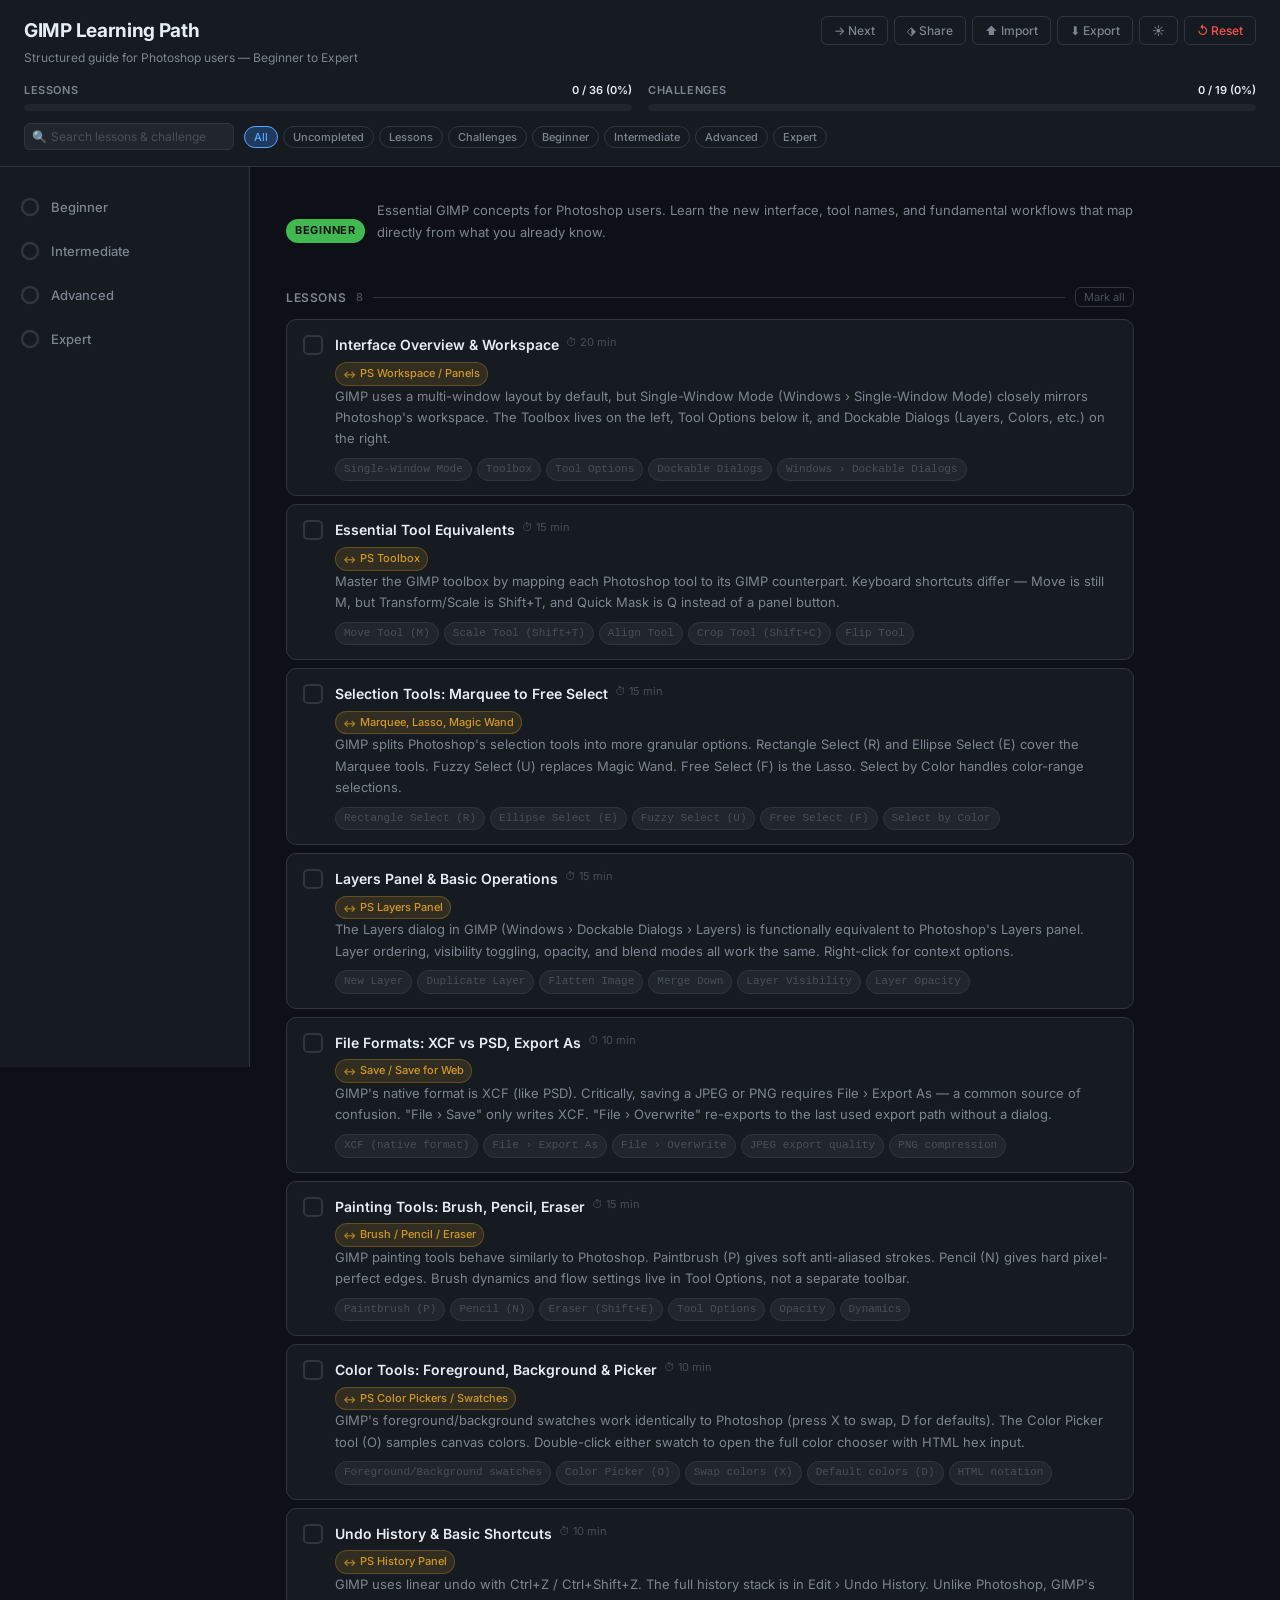
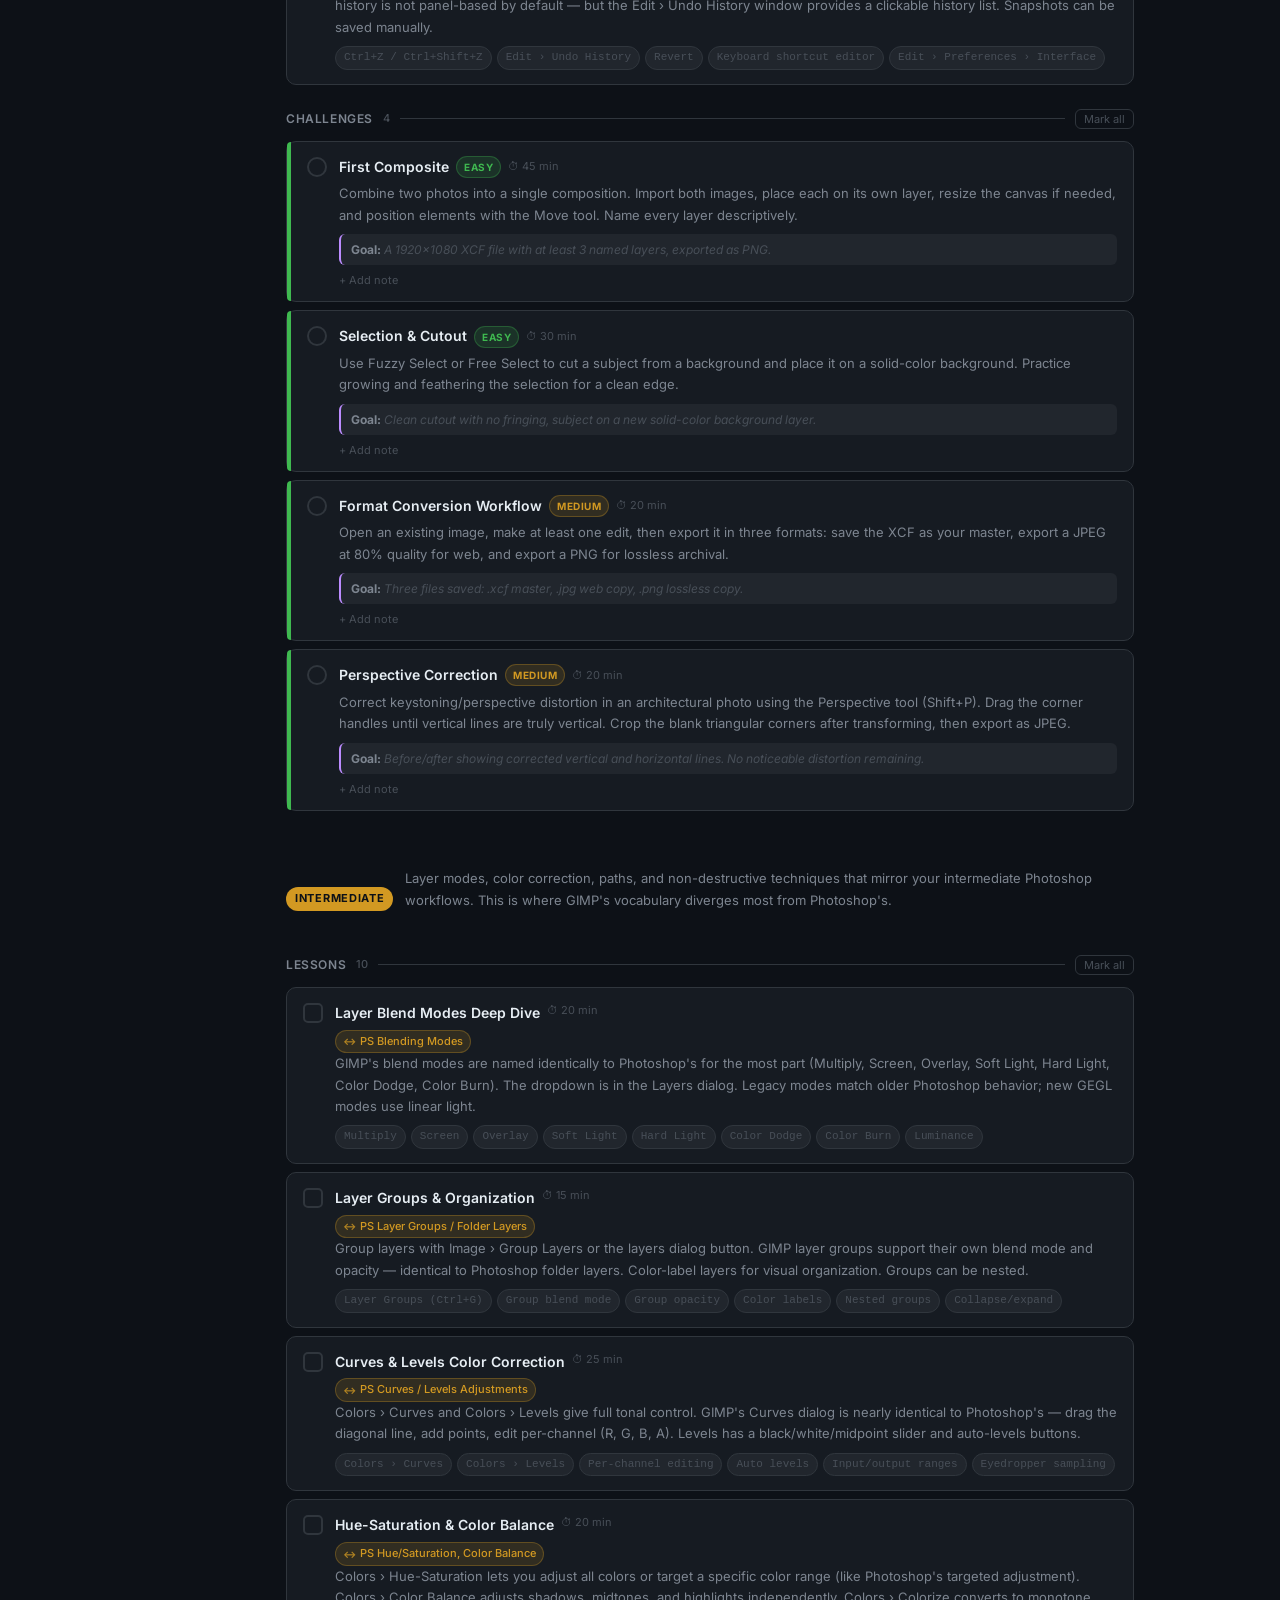
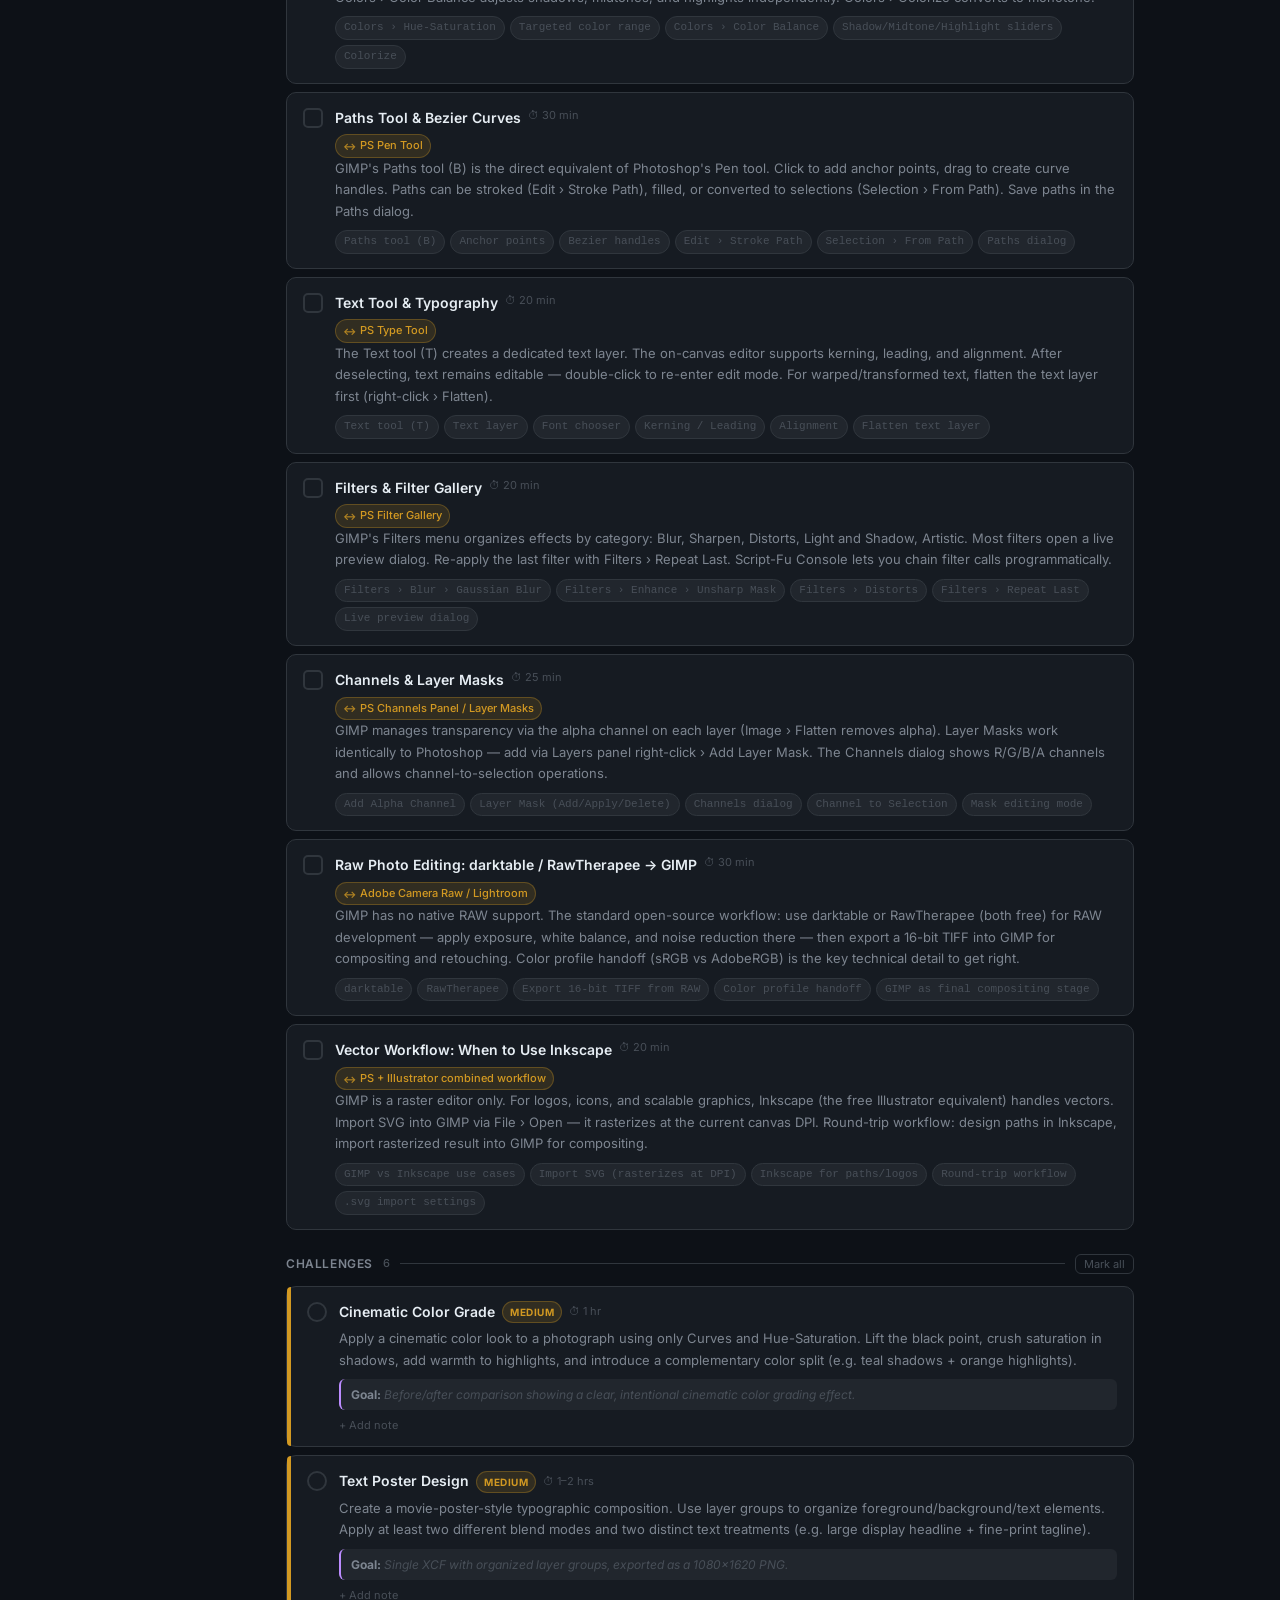
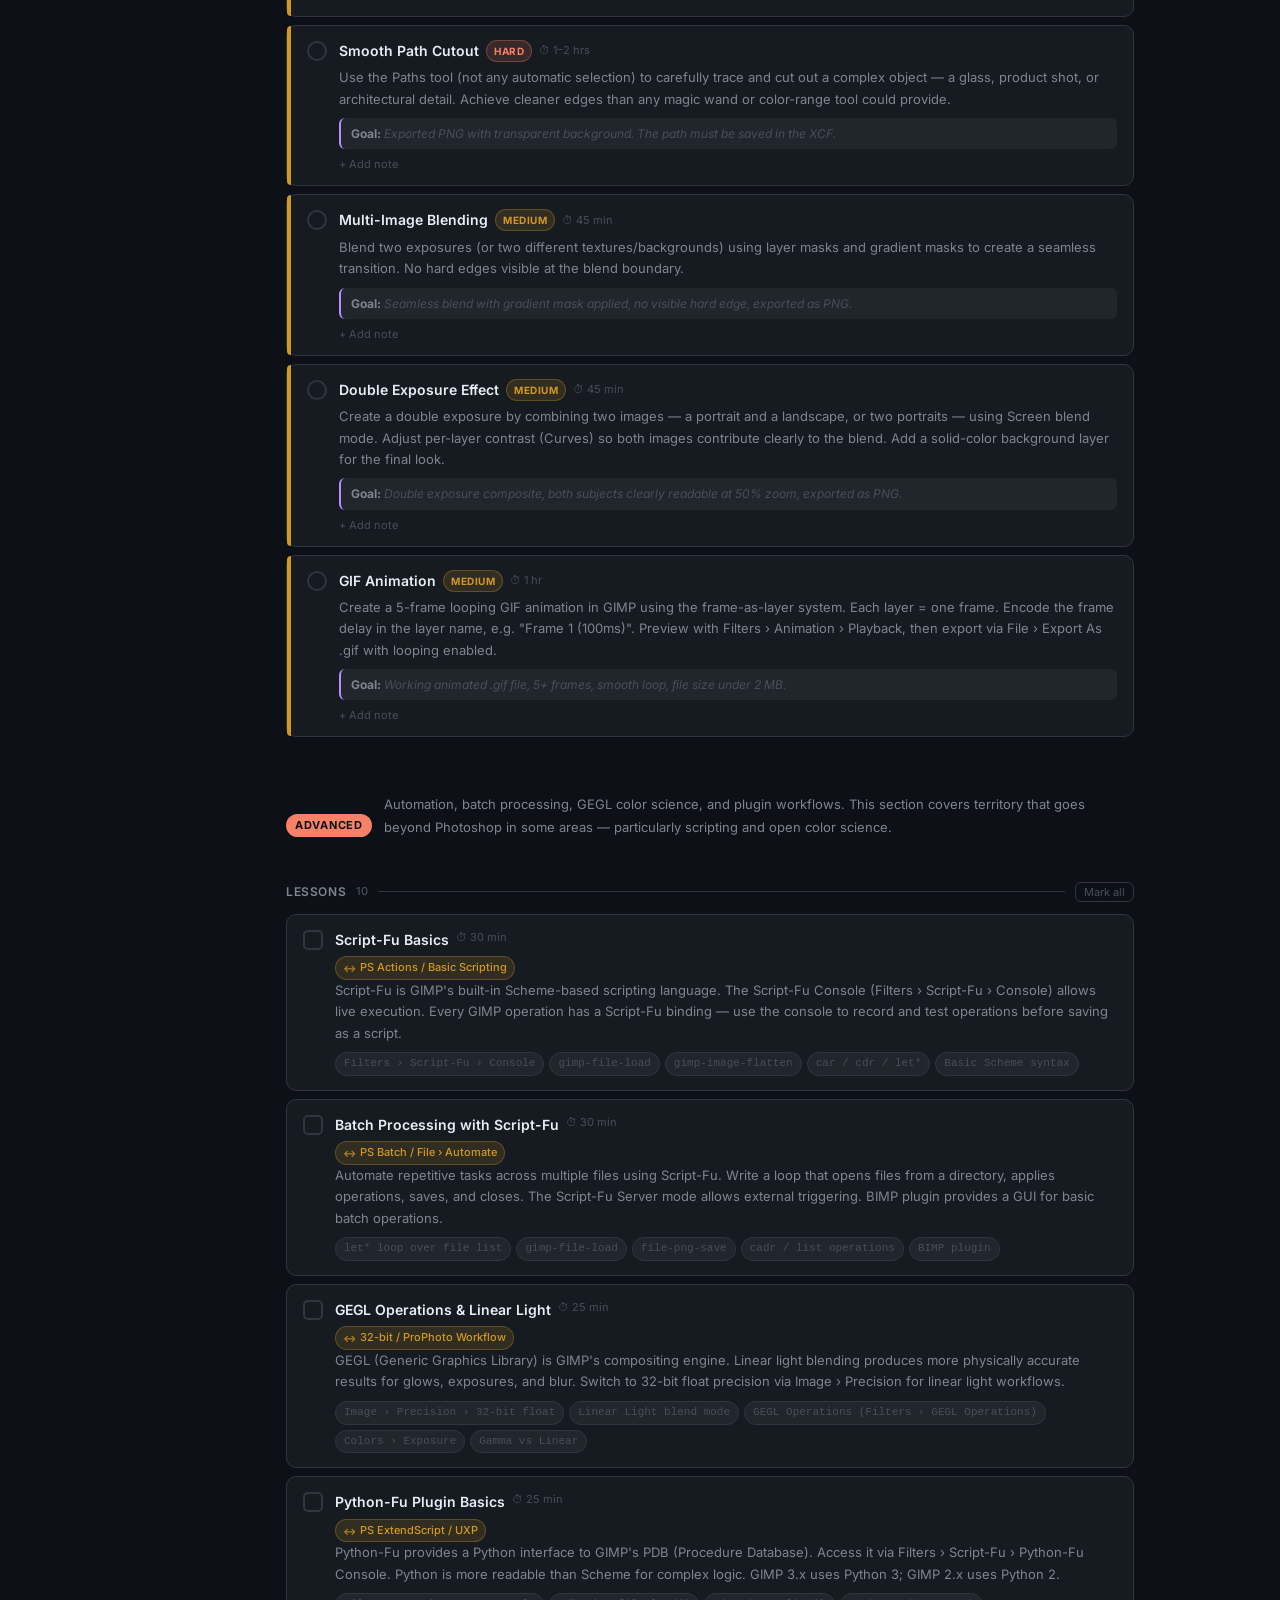
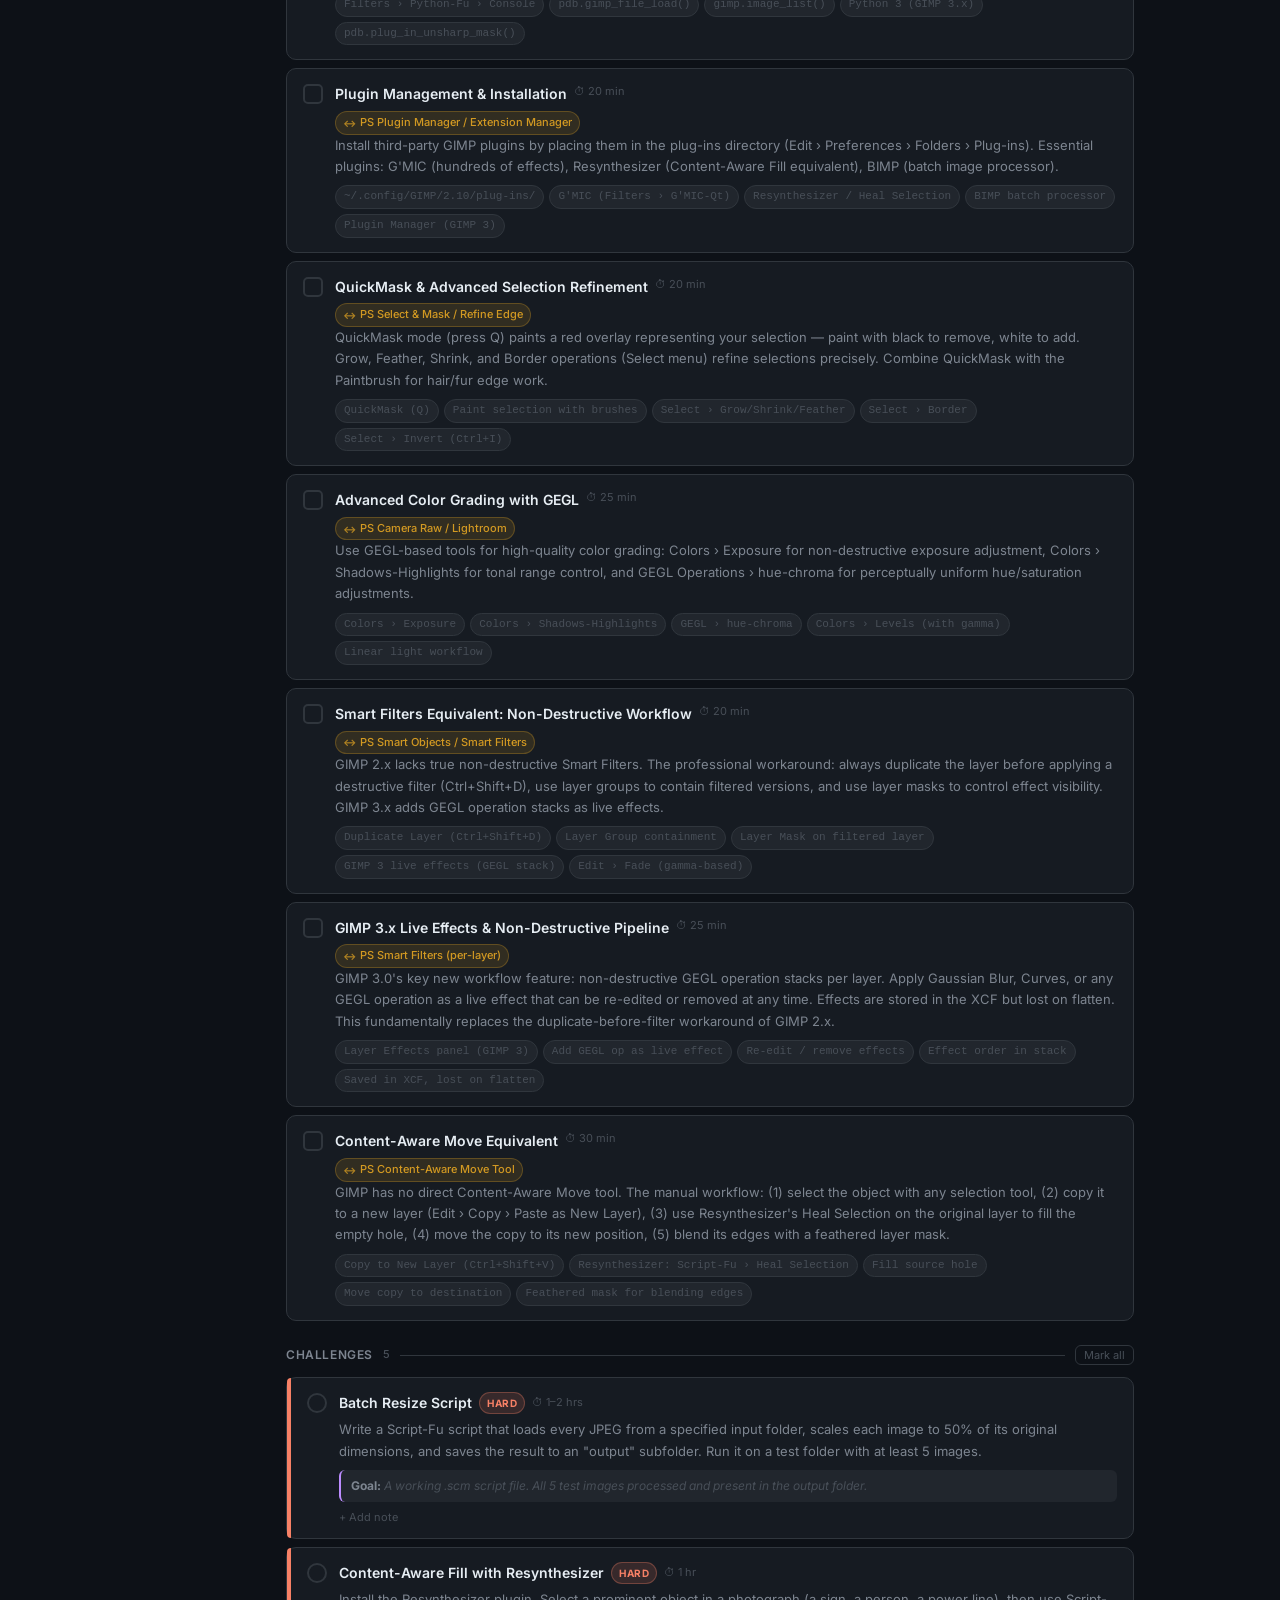
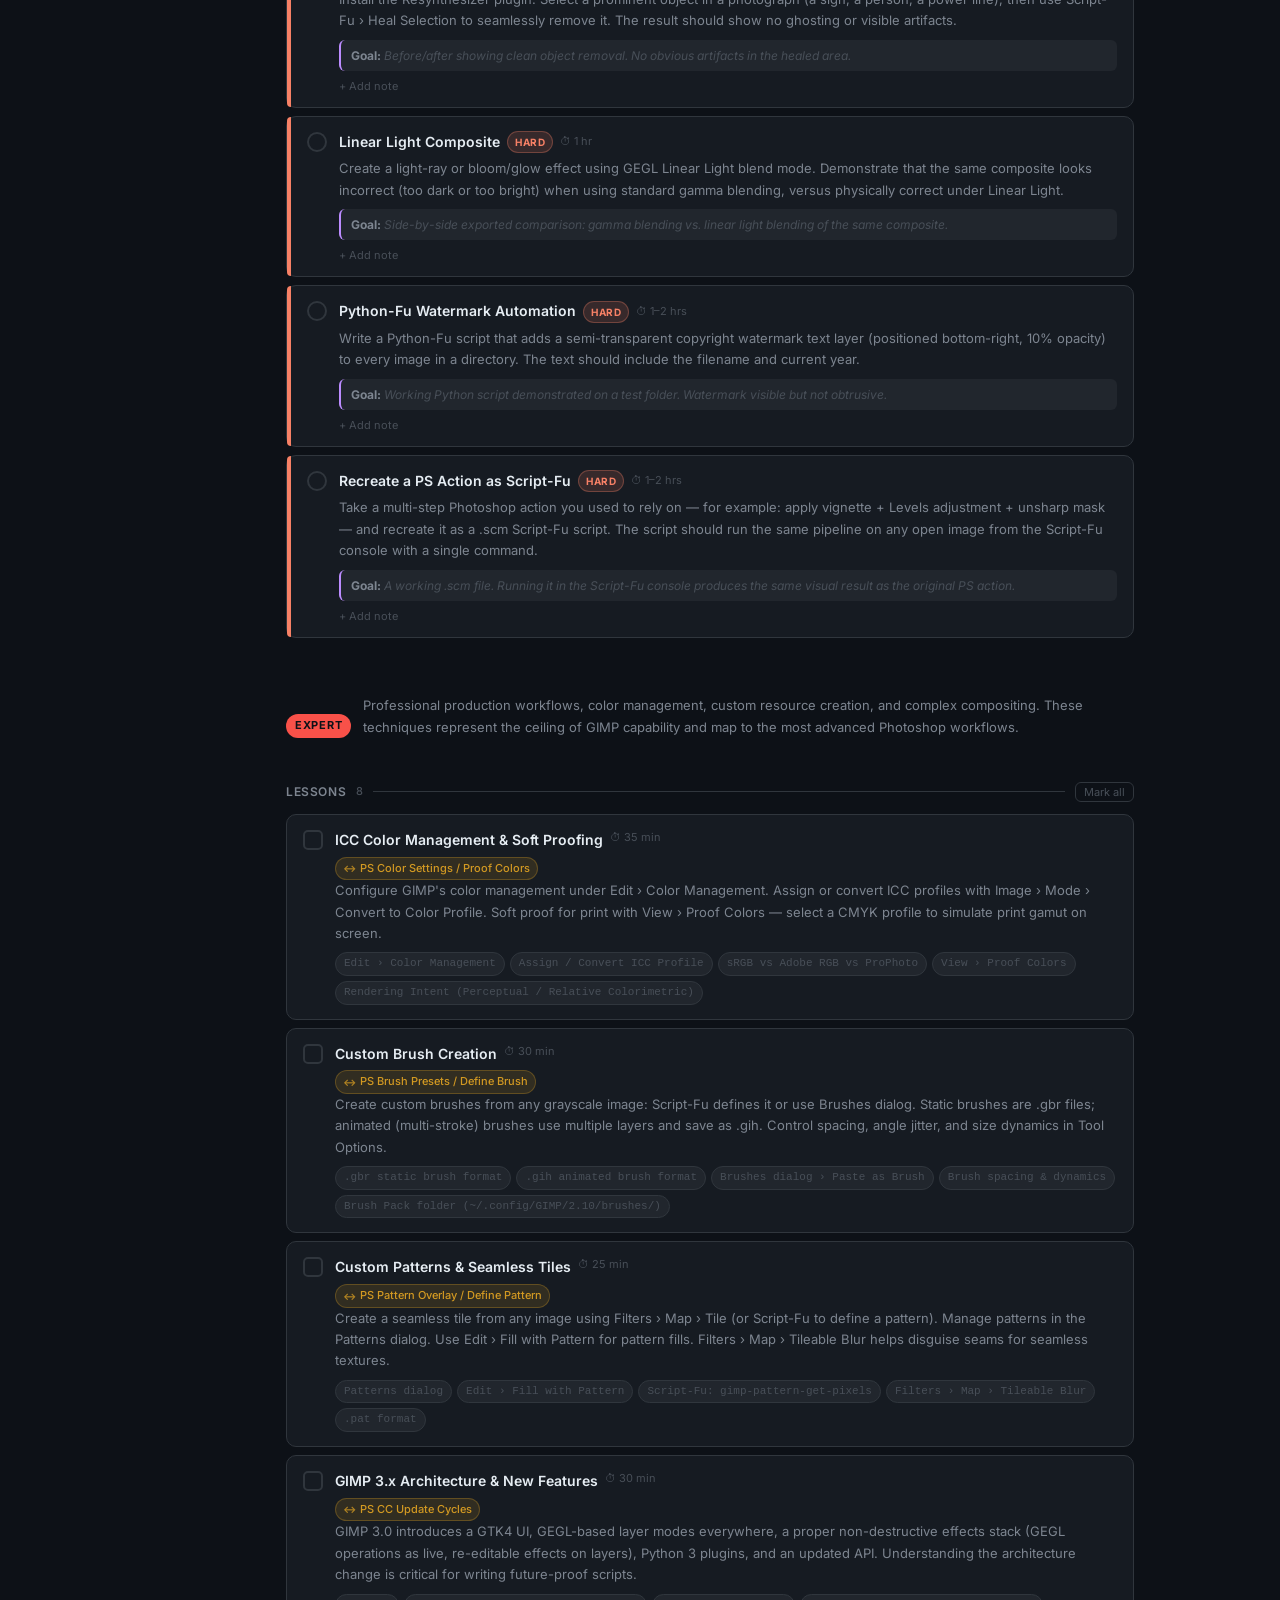
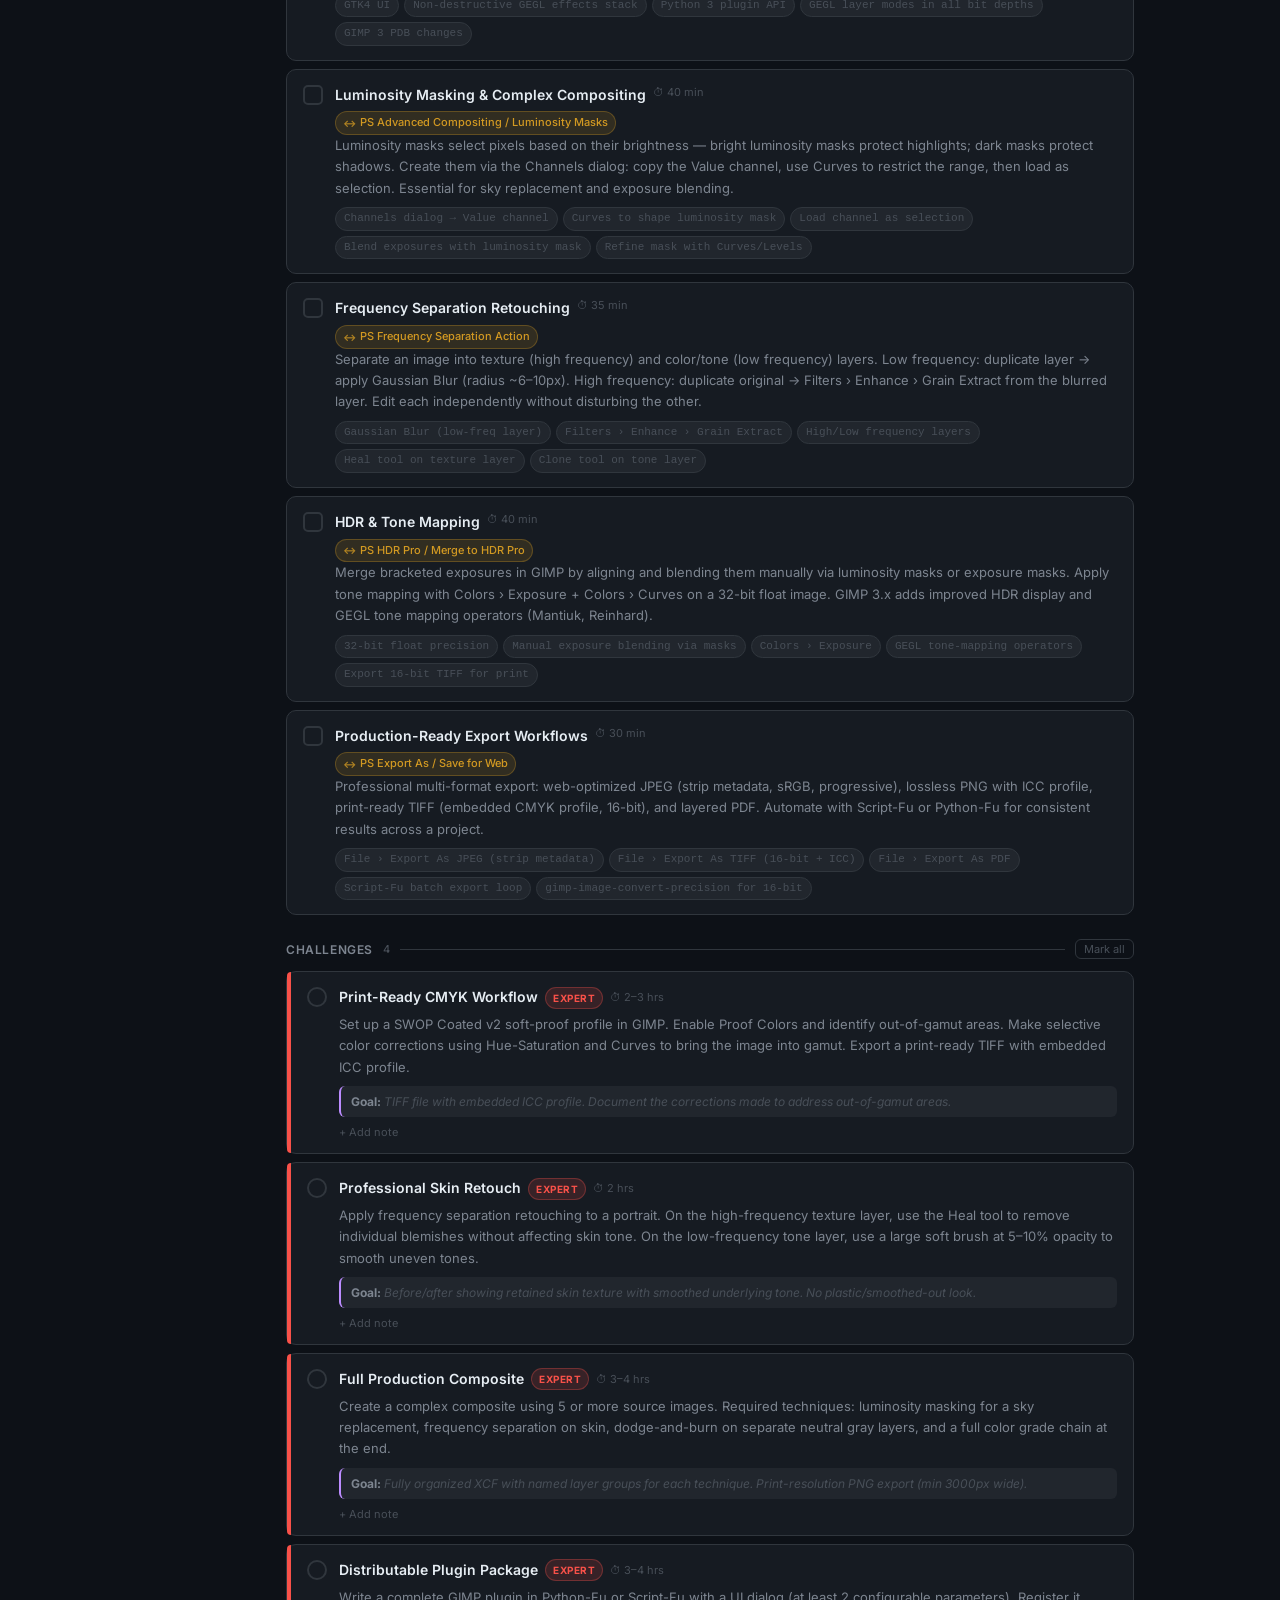
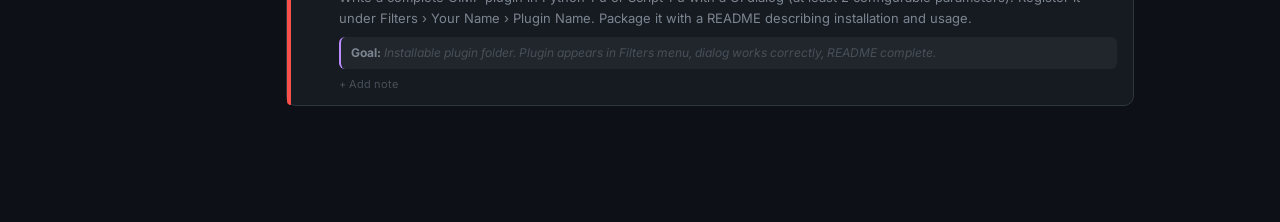
==== commit d021c47d: "feat: v2 — full feature expansion with src/ build pipeline - Structural split: src/template.html + s" ====
--- a/index.html
+++ b/index.html
@@ -7,8 +7,7 @@
 <link rel="preconnect" href="https://fonts.googleapis.com">
 <link rel="preconnect" href="https://fonts.gstatic.com" crossorigin>
 <link href="https://fonts.googleapis.com/css2?family=Inter:wght@400;500;600;700&display=swap" rel="stylesheet">
-<style>
-/* ── Tokens ─────────────────────────────────────────────────── */
+<style>/* ── Tokens (dark theme default) ─────────────────────────────── */
 :root {
   --bg:            #0d1117;
   --surface:       #161b22;
@@ -34,8 +33,20 @@
   --radius:        10px;
   --radius-lg:     14px;
 
-  --sidebar-w:     240px;
-  --header-h:      auto;
+  --sidebar-w:     250px;
+}
+
+/* ── Light theme overrides ───────────────────────────────────── */
+[data-theme="light"] {
+  --bg:            #f6f8fa;
+  --surface:       #ffffff;
+  --surface-2:     #f0f2f5;
+  --border:        #d0d7de;
+  --border-subtle: #eaeef2;
+  --text:          #1f2328;
+  --text-muted:    #636c76;
+  --text-dim:      #9198a1;
+  --accent-dim:    #ddf4ff;
 }
 
 /* ── Reset ──────────────────────────────────────────────────── */
@@ -57,7 +68,7 @@
 .app-header {
   background: var(--surface);
   border-bottom: 1px solid var(--border);
-  padding: 20px 28px;
+  padding: 16px 24px;
   position: sticky;
   top: 0;
   z-index: 100;
@@ -66,24 +77,24 @@
   display: flex;
   align-items: flex-start;
   justify-content: space-between;
-  gap: 16px;
+  gap: 12px;
   flex-wrap: wrap;
-  margin-bottom: 16px;
+  margin-bottom: 14px;
 }
 .header-title h1 {
-  font-size: 20px;
+  font-size: 19px;
   font-weight: 700;
   color: var(--text);
   letter-spacing: -0.3px;
 }
 .header-title p {
-  font-size: 13px;
+  font-size: 12px;
   color: var(--text-muted);
   margin-top: 2px;
 }
 .header-actions {
   display: flex;
-  gap: 8px;
+  gap: 6px;
   flex-shrink: 0;
   flex-wrap: wrap;
   align-items: center;
@@ -93,10 +104,10 @@
 .btn {
   display: inline-flex;
   align-items: center;
-  gap: 6px;
-  padding: 7px 14px;
+  gap: 5px;
+  padding: 6px 12px;
   border-radius: var(--radius-sm);
-  font-size: 13px;
+  font-size: 12px;
   font-weight: 500;
   border: 1px solid transparent;
   transition: background 0.15s, border-color 0.15s, opacity 0.15s;
@@ -115,38 +126,38 @@
   color: #f85149;
 }
 .btn-danger:hover { border-color: #f85149; background: rgba(248,81,73,0.08); }
-.btn-icon { font-size: 15px; line-height: 1; }
 
 /* ── Progress bars ───────────────────────────────────────────── */
 .progress-section {
   display: flex;
   gap: 16px;
   flex-wrap: wrap;
+  margin-bottom: 2px;
 }
 .progress-item {
   flex: 1;
-  min-width: 200px;
+  min-width: 180px;
 }
 .progress-label {
   display: flex;
   justify-content: space-between;
   align-items: center;
-  margin-bottom: 6px;
+  margin-bottom: 5px;
 }
 .progress-label-name {
-  font-size: 12px;
+  font-size: 11px;
   font-weight: 600;
   text-transform: uppercase;
   letter-spacing: 0.6px;
   color: var(--text-muted);
 }
 .progress-label-count {
-  font-size: 12px;
+  font-size: 11px;
   font-weight: 600;
   color: var(--text);
 }
 .progress-track {
-  height: 8px;
+  height: 7px;
   background: var(--surface-2);
   border-radius: 999px;
   overflow: hidden;
@@ -158,8 +169,75 @@
   width: 0%;
   transition: width 0.45s cubic-bezier(0.4,0,0.2,1);
 }
-.progress-fill.lessons  { background: var(--bar-lessons); }
+.progress-fill.lessons    { background: var(--bar-lessons); }
 .progress-fill.challenges { background: var(--bar-challenges); }
+
+/* ── Toolbar row (search + filter) ──────────────────────────── */
+.toolbar-row {
+  display: flex;
+  align-items: center;
+  gap: 10px;
+  margin-top: 12px;
+  flex-wrap: wrap;
+}
+.search-wrap {
+  position: relative;
+  display: flex;
+  align-items: center;
+}
+.search-icon {
+  position: absolute;
+  left: 8px;
+  font-size: 12px;
+  pointer-events: none;
+  color: var(--text-dim);
+}
+.search-input {
+  background: var(--surface-2);
+  border: 1px solid var(--border);
+  border-radius: var(--radius-sm);
+  color: var(--text);
+  font-family: inherit;
+  font-size: 12px;
+  padding: 5px 26px 5px 26px;
+  width: 210px;
+  transition: border-color 0.15s, width 0.2s;
+}
+.search-input:focus { outline: none; border-color: var(--accent); width: 270px; }
+.search-input::placeholder { color: var(--text-dim); }
+.search-clear {
+  position: absolute;
+  right: 6px;
+  background: none;
+  border: none;
+  color: var(--text-dim);
+  font-size: 11px;
+  cursor: pointer;
+  padding: 2px;
+  display: none;
+  line-height: 1;
+}
+.search-clear.visible { display: block; }
+.filter-pills {
+  display: flex;
+  gap: 5px;
+  flex-wrap: wrap;
+  align-items: center;
+}
+.filter-pill {
+  font-size: 11px;
+  font-weight: 500;
+  padding: 3px 9px;
+  border-radius: 999px;
+  background: transparent;
+  border: 1px solid var(--border);
+  color: var(--text-muted);
+  cursor: pointer;
+  transition: background 0.12s, color 0.12s, border-color 0.12s;
+  white-space: nowrap;
+}
+.filter-pill:hover { border-color: var(--text-muted); color: var(--text); }
+.filter-pill.active { background: var(--accent-dim); border-color: var(--accent); color: var(--accent); }
 
 /* ── Layout shell ────────────────────────────────────────────── */
 .app-body {
@@ -196,7 +274,6 @@
   gap: 10px;
   padding: 9px 16px;
   cursor: pointer;
-  border-radius: 0;
   transition: background 0.12s;
   border-left: 3px solid transparent;
   text-decoration: none;
@@ -212,18 +289,9 @@
 .nav-item.active[data-level="advanced"]     { border-left-color: var(--advanced); }
 .nav-item.active[data-level="expert"]       { border-left-color: var(--expert); }
 
-.nav-dot {
-  width: 10px;
-  height: 10px;
-  border-radius: 50%;
-  flex-shrink: 0;
-}
-[data-level="beginner"]     .nav-dot { background: var(--beginner); }
-[data-level="intermediate"] .nav-dot { background: var(--intermediate); }
-[data-level="advanced"]     .nav-dot { background: var(--advanced); }
-[data-level="expert"]       .nav-dot { background: var(--expert); }
-
-.nav-text { flex: 1; font-size: 13px; font-weight: 500; }
+.progress-ring { flex-shrink: 0; }
+
+.nav-text  { flex: 1; font-size: 13px; font-weight: 500; }
 .nav-count { font-size: 11px; color: var(--text-dim); font-variant-numeric: tabular-nums; }
 
 .sidebar-divider {
@@ -249,14 +317,28 @@
 .main-content {
   flex: 1;
   padding: 32px 36px;
-  max-width: 900px;
+  max-width: 920px;
   overflow-x: hidden;
 }
 
+/* ── Completion banner ───────────────────────────────────────── */
+.completion-banner {
+  background: linear-gradient(135deg, rgba(63,185,80,0.1), rgba(88,166,255,0.1));
+  border: 1px solid rgba(63,185,80,0.3);
+  border-radius: var(--radius);
+  padding: 16px 20px;
+  margin-bottom: 32px;
+  display: none;
+  align-items: center;
+  gap: 12px;
+}
+.completion-banner.visible { display: flex; }
+.completion-banner-icon { font-size: 28px; }
+.completion-banner-text h3 { font-size: 15px; font-weight: 700; color: var(--beginner); margin-bottom: 3px; }
+.completion-banner-text p  { font-size: 13px; color: var(--text-muted); }
+
 /* ── Section block ───────────────────────────────────────────── */
-.section-block {
-  margin-bottom: 56px;
-}
+.section-block { margin-bottom: 56px; }
 .section-header {
   display: flex;
   align-items: center;
@@ -297,21 +379,40 @@
   margin: 24px 0 12px;
 }
 .subsection-heading-text {
-  font-size: 13px;
+  font-size: 12px;
   font-weight: 600;
   text-transform: uppercase;
   letter-spacing: 0.6px;
   color: var(--text-muted);
+  white-space: nowrap;
 }
 .subsection-count {
   font-size: 11px;
   color: var(--text-dim);
   font-weight: 500;
-}
-.subsection-line {
-  flex: 1;
-  height: 1px;
-  background: var(--border);
+  white-space: nowrap;
+}
+.subsection-line { flex: 1; height: 1px; background: var(--border); }
+.mark-all-btn {
+  font-size: 11px;
+  color: var(--text-dim);
+  background: none;
+  border: 1px solid var(--border);
+  border-radius: var(--radius-sm);
+  padding: 2px 8px;
+  cursor: pointer;
+  white-space: nowrap;
+  flex-shrink: 0;
+  transition: color 0.12s, border-color 0.12s;
+}
+.mark-all-btn:hover { color: var(--text); border-color: var(--text-muted); }
+
+/* ── Est badge ───────────────────────────────────────────────── */
+.est-badge {
+  font-size: 11px;
+  color: var(--text-dim);
+  white-space: nowrap;
+  flex-shrink: 0;
 }
 
 /* ── Lesson card ─────────────────────────────────────────────── */
@@ -329,10 +430,7 @@
   user-select: none;
 }
 .lesson-card:hover { border-color: var(--text-dim); }
-.lesson-card.completed {
-  opacity: 0.6;
-  background: var(--surface);
-}
+.lesson-card.completed { opacity: 0.55; }
 .lesson-card.completed .lesson-title { text-decoration: line-through; color: var(--text-muted); }
 
 .lesson-checkbox {
@@ -355,23 +453,18 @@
   color: #0d1117;
 }
 [data-level="intermediate"] .lesson-card.completed .lesson-checkbox { background: var(--intermediate); border-color: var(--intermediate); }
-[data-level="advanced"]     .lesson-card.completed .lesson-checkbox { background: var(--advanced); border-color: var(--advanced); }
-[data-level="expert"]       .lesson-card.completed .lesson-checkbox { background: var(--expert); border-color: var(--expert); }
+[data-level="advanced"]     .lesson-card.completed .lesson-checkbox { background: var(--advanced);     border-color: var(--advanced); }
+[data-level="expert"]       .lesson-card.completed .lesson-checkbox { background: var(--expert);       border-color: var(--expert); }
 
 .lesson-body { flex: 1; min-width: 0; }
 .lesson-title-row {
   display: flex;
   align-items: flex-start;
-  gap: 8px;
+  gap: 7px;
   flex-wrap: wrap;
   margin-bottom: 5px;
 }
-.lesson-title {
-  font-size: 14px;
-  font-weight: 600;
-  color: var(--text);
-  transition: color 0.2s;
-}
+.lesson-title { font-size: 14px; font-weight: 600; color: var(--text); }
 .ps-callout {
   display: inline-flex;
   align-items: center;
@@ -387,18 +480,13 @@
   flex-shrink: 0;
 }
 .ps-callout-prefix { font-weight: 700; font-size: 10px; opacity: 0.8; }
-
 .lesson-desc {
   font-size: 13px;
   color: var(--text-muted);
   line-height: 1.65;
   margin-bottom: 8px;
 }
-.concept-chips {
-  display: flex;
-  flex-wrap: wrap;
-  gap: 5px;
-}
+.concept-chips { display: flex; flex-wrap: wrap; gap: 5px; }
 .concept-chip {
   font-size: 11px;
   padding: 2px 8px;
@@ -427,9 +515,7 @@
 .challenge-card::before {
   content: '';
   position: absolute;
-  left: 0;
-  top: 0;
-  bottom: 0;
+  left: 0; top: 0; bottom: 0;
   width: 4px;
   border-radius: var(--radius) 0 0 var(--radius);
 }
@@ -439,7 +525,7 @@
 [data-level="expert"]       .challenge-card::before { background: var(--expert); }
 
 .challenge-card:hover { border-color: var(--text-dim); }
-.challenge-card.completed { opacity: 0.6; }
+.challenge-card.completed { opacity: 0.55; }
 .challenge-card.completed .challenge-title { text-decoration: line-through; color: var(--text-muted); }
 
 .challenge-checkbox {
@@ -466,7 +552,7 @@
 .challenge-title-row {
   display: flex;
   align-items: center;
-  gap: 8px;
+  gap: 7px;
   flex-wrap: wrap;
   margin-bottom: 5px;
 }
@@ -480,10 +566,10 @@
   padding: 2px 7px;
   border-radius: 999px;
 }
-.difficulty-badge.easy   { background: rgba(63,185,80,0.15); color: #3fb950; border: 1px solid rgba(63,185,80,0.3); }
+.difficulty-badge.easy   { background: rgba(63,185,80,0.15);  color: #3fb950; border: 1px solid rgba(63,185,80,0.3); }
 .difficulty-badge.medium { background: rgba(210,153,34,0.15); color: #d29922; border: 1px solid rgba(210,153,34,0.3); }
-.difficulty-badge.hard   { background: rgba(247,129,102,0.15); color: #f78166; border: 1px solid rgba(247,129,102,0.3); }
-.difficulty-badge.expert { background: rgba(248,81,73,0.15); color: #f85149; border: 1px solid rgba(248,81,73,0.3); }
+.difficulty-badge.hard   { background: rgba(247,129,102,0.15);color: #f78166; border: 1px solid rgba(247,129,102,0.3); }
+.difficulty-badge.expert { background: rgba(248,81,73,0.15);  color: #f85149; border: 1px solid rgba(248,81,73,0.3); }
 
 .challenge-desc {
   font-size: 13px;
@@ -499,10 +585,48 @@
   background: var(--surface-2);
   border-radius: var(--radius-sm);
   border-left: 2px solid var(--bar-challenges);
+  margin-bottom: 8px;
 }
 .challenge-goal strong { color: var(--text-muted); font-style: normal; }
 
-/* ── Toast / notification ────────────────────────────────────── */
+/* ── Notes ───────────────────────────────────────────────────── */
+.note-area { overflow: hidden; }
+.note-toggle {
+  font-size: 11px;
+  color: var(--text-dim);
+  background: none;
+  border: none;
+  padding: 0;
+  cursor: pointer;
+  display: block;
+  transition: color 0.12s;
+}
+.note-toggle:hover { color: var(--text-muted); }
+.note-textarea {
+  display: none;
+  width: 100%;
+  margin-top: 6px;
+  background: var(--surface-2);
+  border: 1px solid var(--border);
+  border-radius: var(--radius-sm);
+  color: var(--text);
+  font-family: inherit;
+  font-size: 12px;
+  padding: 8px 10px;
+  resize: vertical;
+  min-height: 60px;
+  line-height: 1.5;
+}
+.note-textarea:focus { outline: none; border-color: var(--accent); }
+.note-area.expanded .note-textarea { display: block; }
+
+/* ── Keyboard focus ring ─────────────────────────────────────── */
+.card-focused {
+  outline: 2px solid var(--accent) !important;
+  outline-offset: 2px;
+}
+
+/* ── Toast ───────────────────────────────────────────────────── */
 .toast {
   position: fixed;
   bottom: 24px;
@@ -510,7 +634,7 @@
   background: var(--surface-2);
   border: 1px solid var(--border);
   border-radius: var(--radius);
-  padding: 12px 18px;
+  padding: 11px 16px;
   font-size: 13px;
   color: var(--text);
   z-index: 9999;
@@ -518,10 +642,12 @@
   transform: translateY(8px);
   transition: opacity 0.2s, transform 0.2s;
   pointer-events: none;
-}
-.toast.show { opacity: 1; transform: translateY(0); }
+  max-width: 340px;
+}
+.toast.show    { opacity: 1; transform: translateY(0); }
 .toast.success { border-color: var(--beginner); }
 .toast.error   { border-color: var(--expert); }
+.toast.info    { border-color: var(--accent); }
 
 /* ── Modal ───────────────────────────────────────────────────── */
 .modal-overlay {
@@ -542,29 +668,13 @@
   max-width: 380px;
   width: 90%;
 }
-.modal h3 { font-size: 16px; font-weight: 700; margin-bottom: 10px; }
-.modal p { font-size: 13px; color: var(--text-muted); margin-bottom: 20px; line-height: 1.65; }
+.modal h3  { font-size: 16px; font-weight: 700; margin-bottom: 10px; }
+.modal p   { font-size: 13px; color: var(--text-muted); margin-bottom: 20px; line-height: 1.65; }
 .modal-actions { display: flex; gap: 8px; justify-content: flex-end; }
-.btn-confirm { background: #f85149; border: none; color: #fff; padding: 8px 16px; border-radius: var(--radius-sm); font-size: 13px; font-weight: 600; }
+.btn-confirm { background: #f85149; border: none; color: #fff; padding: 8px 16px; border-radius: var(--radius-sm); font-size: 13px; font-weight: 600; cursor: pointer; }
 .btn-confirm:hover { background: #da3630; }
-.btn-cancel { background: transparent; border: 1px solid var(--border); color: var(--text-muted); padding: 8px 16px; border-radius: var(--radius-sm); font-size: 13px; font-weight: 500; }
+.btn-cancel  { background: transparent; border: 1px solid var(--border); color: var(--text-muted); padding: 8px 16px; border-radius: var(--radius-sm); font-size: 13px; font-weight: 500; cursor: pointer; }
 .btn-cancel:hover { border-color: var(--text-muted); color: var(--text); }
-
-/* ── Completion banner ───────────────────────────────────────── */
-.completion-banner {
-  background: linear-gradient(135deg, rgba(63,185,80,0.1), rgba(88,166,255,0.1));
-  border: 1px solid rgba(63,185,80,0.3);
-  border-radius: var(--radius);
-  padding: 16px 20px;
-  margin-bottom: 32px;
-  display: none;
-  align-items: center;
-  gap: 12px;
-}
-.completion-banner.visible { display: flex; }
-.completion-banner-icon { font-size: 28px; }
-.completion-banner-text h3 { font-size: 15px; font-weight: 700; color: var(--beginner); margin-bottom: 3px; }
-.completion-banner-text p { font-size: 13px; color: var(--text-muted); }
 
 /* ── Responsive ──────────────────────────────────────────────── */
 @media (max-width: 768px) {
@@ -592,14 +702,19 @@
     white-space: nowrap;
     flex-shrink: 0;
   }
-  .nav-item.active[data-level="beginner"]     { border-bottom-color: var(--beginner); border-left-color: transparent; }
+  .nav-item.active[data-level="beginner"]     { border-bottom-color: var(--beginner);     border-left-color: transparent; }
   .nav-item.active[data-level="intermediate"] { border-bottom-color: var(--intermediate); border-left-color: transparent; }
-  .nav-item.active[data-level="advanced"]     { border-bottom-color: var(--advanced); border-left-color: transparent; }
-  .nav-item.active[data-level="expert"]       { border-bottom-color: var(--expert); border-left-color: transparent; }
+  .nav-item.active[data-level="advanced"]     { border-bottom-color: var(--advanced);     border-left-color: transparent; }
+  .nav-item.active[data-level="expert"]       { border-bottom-color: var(--expert);       border-left-color: transparent; }
   .nav-count { display: none; }
   .main-content { padding: 20px 16px; }
   .header-top { flex-direction: column; }
-  .app-header { padding: 16px; }
+  .app-header { padding: 12px 16px; }
+  .toolbar-row { flex-direction: column; align-items: flex-start; }
+  .filter-pills { overflow-x: auto; flex-wrap: nowrap; width: 100%; }
+  .search-input { width: 100%; }
+  .search-input:focus { width: 100%; }
+  .search-wrap { width: 100%; }
 }
 @media (max-width: 480px) {
   .progress-section { flex-direction: column; }
@@ -616,11 +731,35 @@
 .section-block:nth-child(2) { animation-delay: 0.10s; }
 .section-block:nth-child(3) { animation-delay: 0.15s; }
 .section-block:nth-child(4) { animation-delay: 0.20s; }
+
+/* ── Print ───────────────────────────────────────────────────── */
+@media print {
+  .app-header { position: static; }
+  .header-actions, .toolbar-row, .sidebar, .toast, .modal-overlay,
+  .completion-banner, .mark-all-btn { display: none !important; }
+  .app-body { display: block; }
+  .main-content { padding: 0; max-width: 100%; }
+  .section-block { break-before: page; animation: none; opacity: 1 !important; }
+  .section-block:first-child { break-before: auto; }
+  .concept-chips, .note-area { display: none !important; }
+  .lesson-card, .challenge-card {
+    border: none;
+    border-bottom: 1px solid #ddd;
+    border-radius: 0;
+    padding: 6px 4px;
+    margin: 0;
+    opacity: 1 !important;
+  }
+  .lesson-card:hover, .challenge-card:hover { border-color: #ddd; }
+  .progress-track { display: none; }
+  .progress-label { margin-bottom: 2px; }
+  .section-badge { -webkit-print-color-adjust: exact; print-color-adjust: exact; }
+  .challenge-card::before { -webkit-print-color-adjust: exact; print-color-adjust: exact; }
+}
 </style>
 </head>
 <body>
 
-<!-- Header -->
 <header class="app-header">
   <div class="header-top">
     <div class="header-title">
@@ -629,22 +768,20 @@
     </div>
     <div class="header-actions">
       <input type="file" id="import-file" accept=".json">
-      <button class="btn btn-ghost" onclick="handleImportButton()">
-        <span class="btn-icon">⬆</span> Import
-      </button>
-      <button class="btn btn-ghost" onclick="handleExport()">
-        <span class="btn-icon">⬇</span> Export
-      </button>
-      <button class="btn btn-danger" onclick="handleResetClick()">
-        <span class="btn-icon">↺</span> Reset
-      </button>
+      <button class="btn btn-ghost" onclick="handleJumpNext()" title="Jump to next uncompleted item">→ Next</button>
+      <button class="btn btn-ghost" onclick="handleShareClick()" title="Copy shareable link">⬗ Share</button>
+      <button class="btn btn-ghost" onclick="handleImportButton()">⬆ Import</button>
+      <button class="btn btn-ghost" onclick="handleExport()">⬇ Export</button>
+      <button class="btn btn-ghost" id="theme-btn" onclick="handleThemeToggle()" title="Toggle theme">☀</button>
+      <button class="btn btn-danger" onclick="handleResetClick()">↺ Reset</button>
     </div>
   </div>
+
   <div class="progress-section">
     <div class="progress-item">
       <div class="progress-label">
         <span class="progress-label-name">Lessons</span>
-        <span class="progress-label-count" id="lesson-count">0 / 32 (0%)</span>
+        <span class="progress-label-count" id="lesson-count">0 / 36 (0%)</span>
       </div>
       <div class="progress-track">
         <div class="progress-fill lessons" id="lesson-bar"></div>
@@ -653,26 +790,42 @@
     <div class="progress-item">
       <div class="progress-label">
         <span class="progress-label-name">Challenges</span>
-        <span class="progress-label-count" id="challenge-count">0 / 15 (0%)</span>
+        <span class="progress-label-count" id="challenge-count">0 / 19 (0%)</span>
       </div>
       <div class="progress-track">
         <div class="progress-fill challenges" id="challenge-bar"></div>
       </div>
     </div>
   </div>
+
+  <div class="toolbar-row">
+    <div class="search-wrap">
+      <span class="search-icon">🔍</span>
+      <input type="text" id="search-input" class="search-input" placeholder="Search lessons &amp; challenges…" autocomplete="off">
+      <button class="search-clear" id="search-clear" onclick="clearSearch()" title="Clear search">✕</button>
+    </div>
+    <div class="filter-pills" id="filter-pills">
+      <button class="filter-pill active" data-filter="all"          onclick="handleFilter('all')">All</button>
+      <button class="filter-pill"        data-filter="uncompleted"  onclick="handleFilter('uncompleted')">Uncompleted</button>
+      <button class="filter-pill"        data-filter="lessons"      onclick="handleFilter('lessons')">Lessons</button>
+      <button class="filter-pill"        data-filter="challenges"   onclick="handleFilter('challenges')">Challenges</button>
+      <button class="filter-pill"        data-filter="beginner"     onclick="handleFilter('beginner')">Beginner</button>
+      <button class="filter-pill"        data-filter="intermediate" onclick="handleFilter('intermediate')">Intermediate</button>
+      <button class="filter-pill"        data-filter="advanced"     onclick="handleFilter('advanced')">Advanced</button>
+      <button class="filter-pill"        data-filter="expert"       onclick="handleFilter('expert')">Expert</button>
+    </div>
+  </div>
 </header>
 
-<!-- Body -->
 <div class="app-body">
   <nav class="sidebar" id="sidebar"></nav>
   <main class="main-content" id="main-content"></main>
 </div>
 
-<!-- Reset confirmation modal -->
 <div class="modal-overlay" id="reset-modal">
   <div class="modal">
     <h3>Reset all progress?</h3>
-    <p>This will clear all checked lessons and challenges. Your progress cannot be recovered unless you exported it first.</p>
+    <p>This will clear all checked lessons, challenges, and notes. Your progress cannot be recovered unless you exported it first.</p>
     <div class="modal-actions">
       <button class="btn-cancel" onclick="closeModal()">Cancel</button>
       <button class="btn-confirm" onclick="confirmReset()">Reset everything</button>
@@ -680,11 +833,9 @@
   </div>
 </div>
 
-<!-- Toast -->
 <div class="toast" id="toast"></div>
 
 <script>
-/* ── Learning path data ──────────────────────────────────────── */
 const LEARNING_PATH = [
   {
     id: 'beginner',
@@ -693,83 +844,86 @@
     description: 'Essential GIMP concepts for Photoshop users. Learn the new interface, tool names, and fundamental workflows that map directly from what you already know.',
     lessons: [
       {
-        id: 'beginner-1',
+        id: 'beginner-1', est: '20 min',
         title: 'Interface Overview & Workspace',
         psEquivalent: 'PS Workspace / Panels',
         description: 'GIMP uses a multi-window layout by default, but Single-Window Mode (Windows › Single-Window Mode) closely mirrors Photoshop\'s workspace. The Toolbox lives on the left, Tool Options below it, and Dockable Dialogs (Layers, Colors, etc.) on the right.',
         concepts: ['Single-Window Mode', 'Toolbox', 'Tool Options', 'Dockable Dialogs', 'Windows › Dockable Dialogs']
       },
       {
-        id: 'beginner-2',
+        id: 'beginner-2', est: '15 min',
         title: 'Essential Tool Equivalents',
         psEquivalent: 'PS Toolbox',
-        description: 'Master the GIMP toolbox by mapping each Photoshop tool to its GIMP counterpart. Keyboard shortcuts differ — Move is still M, but Transform/Scale is Shift+T, and the Quick Mask is Q instead of a panel button.',
+        description: 'Master the GIMP toolbox by mapping each Photoshop tool to its GIMP counterpart. Keyboard shortcuts differ — Move is still M, but Transform/Scale is Shift+T, and Quick Mask is Q instead of a panel button.',
         concepts: ['Move Tool (M)', 'Scale Tool (Shift+T)', 'Align Tool', 'Crop Tool (Shift+C)', 'Flip Tool']
       },
       {
-        id: 'beginner-3',
+        id: 'beginner-3', est: '15 min',
         title: 'Selection Tools: Marquee to Free Select',
         psEquivalent: 'Marquee, Lasso, Magic Wand',
         description: 'GIMP splits Photoshop\'s selection tools into more granular options. Rectangle Select (R) and Ellipse Select (E) cover the Marquee tools. Fuzzy Select (U) replaces Magic Wand. Free Select (F) is the Lasso. Select by Color handles color-range selections.',
         concepts: ['Rectangle Select (R)', 'Ellipse Select (E)', 'Fuzzy Select (U)', 'Free Select (F)', 'Select by Color']
       },
       {
-        id: 'beginner-4',
+        id: 'beginner-4', est: '15 min',
         title: 'Layers Panel & Basic Operations',
         psEquivalent: 'PS Layers Panel',
         description: 'The Layers dialog in GIMP (Windows › Dockable Dialogs › Layers) is functionally equivalent to Photoshop\'s Layers panel. Layer ordering, visibility toggling, opacity, and blend modes all work the same. Right-click for context options.',
         concepts: ['New Layer', 'Duplicate Layer', 'Flatten Image', 'Merge Down', 'Layer Visibility', 'Layer Opacity']
       },
       {
-        id: 'beginner-5',
+        id: 'beginner-5', est: '10 min',
         title: 'File Formats: XCF vs PSD, Export As',
         psEquivalent: 'Save / Save for Web',
         description: 'GIMP\'s native format is XCF (like PSD). Critically, saving a JPEG or PNG requires File › Export As — a common source of confusion. "File › Save" only writes XCF. "File › Overwrite" re-exports to the last used export path without a dialog.',
         concepts: ['XCF (native format)', 'File › Export As', 'File › Overwrite', 'JPEG export quality', 'PNG compression']
       },
       {
-        id: 'beginner-6',
+        id: 'beginner-6', est: '15 min',
         title: 'Painting Tools: Brush, Pencil, Eraser',
         psEquivalent: 'Brush / Pencil / Eraser',
-        description: 'GIMP painting tools behave similarly to Photoshop. Paintbrush (P) gives soft anti-aliased strokes. Pencil (N) gives hard pixel-perfect edges. Brush dynamics and flow settings live in the Tool Options panel, not a separate toolbar.',
+        description: 'GIMP painting tools behave similarly to Photoshop. Paintbrush (P) gives soft anti-aliased strokes. Pencil (N) gives hard pixel-perfect edges. Brush dynamics and flow settings live in Tool Options, not a separate toolbar.',
         concepts: ['Paintbrush (P)', 'Pencil (N)', 'Eraser (Shift+E)', 'Tool Options', 'Opacity', 'Dynamics']
       },
       {
-        id: 'beginner-7',
+        id: 'beginner-7', est: '10 min',
         title: 'Color Tools: Foreground, Background & Picker',
         psEquivalent: 'PS Color Pickers / Swatches',
-        description: 'GIMP\'s foreground/background color swatches work identically to Photoshop (press X to swap, D for defaults). The Color Picker tool (O) samples canvas colors. Double-click either swatch to open the full color chooser with HTML hex input.',
+        description: 'GIMP\'s foreground/background swatches work identically to Photoshop (press X to swap, D for defaults). The Color Picker tool (O) samples canvas colors. Double-click either swatch to open the full color chooser with HTML hex input.',
         concepts: ['Foreground/Background swatches', 'Color Picker (O)', 'Swap colors (X)', 'Default colors (D)', 'HTML notation']
       },
       {
-        id: 'beginner-8',
+        id: 'beginner-8', est: '10 min',
         title: 'Undo History & Basic Shortcuts',
         psEquivalent: 'PS History Panel',
-        description: 'GIMP uses linear undo with Ctrl+Z / Ctrl+Shift+Z. The full history stack is in Edit › History. Unlike Photoshop, GIMP\'s history is not panel-based by default — but the Edit › Undo History window provides a clickable history list. Snapshots can be saved manually.',
+        description: 'GIMP uses linear undo with Ctrl+Z / Ctrl+Shift+Z. The full history stack is in Edit › Undo History. Unlike Photoshop, GIMP\'s history is not panel-based by default — but the Edit › Undo History window provides a clickable history list. Snapshots can be saved manually.',
         concepts: ['Ctrl+Z / Ctrl+Shift+Z', 'Edit › Undo History', 'Revert', 'Keyboard shortcut editor', 'Edit › Preferences › Interface']
       }
     ],
     challenges: [
       {
-        id: 'beginner-c1',
+        id: 'beginner-c1', difficulty: 'Easy', est: '45 min',
         title: 'First Composite',
-        difficulty: 'Easy',
         description: 'Combine two photos into a single composition. Import both images, place each on its own layer, resize the canvas if needed, and position elements with the Move tool. Name every layer descriptively.',
         goal: 'A 1920×1080 XCF file with at least 3 named layers, exported as PNG.'
       },
       {
-        id: 'beginner-c2',
+        id: 'beginner-c2', difficulty: 'Easy', est: '30 min',
         title: 'Selection & Cutout',
-        difficulty: 'Easy',
         description: 'Use Fuzzy Select or Free Select to cut a subject from a background and place it on a solid-color background. Practice growing and feathering the selection for a clean edge.',
         goal: 'Clean cutout with no fringing, subject on a new solid-color background layer.'
       },
       {
-        id: 'beginner-c3',
+        id: 'beginner-c3', difficulty: 'Medium', est: '20 min',
         title: 'Format Conversion Workflow',
-        difficulty: 'Medium',
         description: 'Open an existing image, make at least one edit, then export it in three formats: save the XCF as your master, export a JPEG at 80% quality for web, and export a PNG for lossless archival.',
         goal: 'Three files saved: .xcf master, .jpg web copy, .png lossless copy.'
+      },
+      {
+        id: 'beginner-c4', difficulty: 'Medium', est: '20 min',
+        title: 'Perspective Correction',
+        description: 'Correct keystoning/perspective distortion in an architectural photo using the Perspective tool (Shift+P). Drag the corner handles until vertical lines are truly vertical. Crop the blank triangular corners after transforming, then export as JPEG.',
+        goal: 'Before/after showing corrected vertical and horizontal lines. No noticeable distortion remaining.'
       }
     ]
   },
@@ -780,90 +934,112 @@
     description: 'Layer modes, color correction, paths, and non-destructive techniques that mirror your intermediate Photoshop workflows. This is where GIMP\'s vocabulary diverges most from Photoshop\'s.',
     lessons: [
       {
-        id: 'intermediate-1',
+        id: 'intermediate-1', est: '20 min',
         title: 'Layer Blend Modes Deep Dive',
         psEquivalent: 'PS Blending Modes',
         description: 'GIMP\'s blend modes are named identically to Photoshop\'s for the most part (Multiply, Screen, Overlay, Soft Light, Hard Light, Color Dodge, Color Burn). The dropdown is in the Layers dialog. Legacy modes match older Photoshop behavior; new GEGL modes use linear light.',
         concepts: ['Multiply', 'Screen', 'Overlay', 'Soft Light', 'Hard Light', 'Color Dodge', 'Color Burn', 'Luminance']
       },
       {
-        id: 'intermediate-2',
+        id: 'intermediate-2', est: '15 min',
         title: 'Layer Groups & Organization',
         psEquivalent: 'PS Layer Groups / Folder Layers',
         description: 'Group layers with Image › Group Layers or the layers dialog button. GIMP layer groups support their own blend mode and opacity — identical to Photoshop folder layers. Color-label layers for visual organization. Groups can be nested.',
         concepts: ['Layer Groups (Ctrl+G)', 'Group blend mode', 'Group opacity', 'Color labels', 'Nested groups', 'Collapse/expand']
       },
       {
-        id: 'intermediate-3',
+        id: 'intermediate-3', est: '25 min',
         title: 'Curves & Levels Color Correction',
         psEquivalent: 'PS Curves / Levels Adjustments',
         description: 'Colors › Curves and Colors › Levels give full tonal control. GIMP\'s Curves dialog is nearly identical to Photoshop\'s — drag the diagonal line, add points, edit per-channel (R, G, B, A). Levels has a black/white/midpoint slider and auto-levels buttons.',
         concepts: ['Colors › Curves', 'Colors › Levels', 'Per-channel editing', 'Auto levels', 'Input/output ranges', 'Eyedropper sampling']
       },
       {
-        id: 'intermediate-4',
+        id: 'intermediate-4', est: '20 min',
         title: 'Hue-Saturation & Color Balance',
         psEquivalent: 'PS Hue/Saturation, Color Balance',
         description: 'Colors › Hue-Saturation lets you adjust all colors or target a specific color range (like Photoshop\'s targeted adjustment). Colors › Color Balance adjusts shadows, midtones, and highlights independently. Colors › Colorize converts to monotone.',
         concepts: ['Colors › Hue-Saturation', 'Targeted color range', 'Colors › Color Balance', 'Shadow/Midtone/Highlight sliders', 'Colorize']
       },
       {
-        id: 'intermediate-5',
+        id: 'intermediate-5', est: '30 min',
         title: 'Paths Tool & Bezier Curves',
         psEquivalent: 'PS Pen Tool',
         description: 'GIMP\'s Paths tool (B) is the direct equivalent of Photoshop\'s Pen tool. Click to add anchor points, drag to create curve handles. Paths can be stroked (Edit › Stroke Path), filled, or converted to selections (Selection › From Path). Save paths in the Paths dialog.',
         concepts: ['Paths tool (B)', 'Anchor points', 'Bezier handles', 'Edit › Stroke Path', 'Selection › From Path', 'Paths dialog']
       },
       {
-        id: 'intermediate-6',
+        id: 'intermediate-6', est: '20 min',
         title: 'Text Tool & Typography',
         psEquivalent: 'PS Type Tool',
         description: 'The Text tool (T) creates a dedicated text layer. The on-canvas editor supports kerning, leading, and alignment. After deselecting, text remains editable — double-click to re-enter edit mode. For warped/transformed text, flatten the text layer first (right-click › Flatten).',
         concepts: ['Text tool (T)', 'Text layer', 'Font chooser', 'Kerning / Leading', 'Alignment', 'Flatten text layer']
       },
       {
-        id: 'intermediate-7',
+        id: 'intermediate-7', est: '20 min',
         title: 'Filters & Filter Gallery',
         psEquivalent: 'PS Filter Gallery',
         description: 'GIMP\'s Filters menu organizes effects by category: Blur, Sharpen, Distorts, Light and Shadow, Artistic. Most filters open a live preview dialog. Re-apply the last filter with Filters › Repeat Last. Script-Fu Console lets you chain filter calls programmatically.',
         concepts: ['Filters › Blur › Gaussian Blur', 'Filters › Enhance › Unsharp Mask', 'Filters › Distorts', 'Filters › Repeat Last', 'Live preview dialog']
       },
       {
-        id: 'intermediate-8',
+        id: 'intermediate-8', est: '25 min',
         title: 'Channels & Layer Masks',
         psEquivalent: 'PS Channels Panel / Layer Masks',
-        description: 'GIMP manages transparency via the alpha channel on each layer (Image › Flatten removes alpha). Layer Masks work identically to Photoshop — add via Layers panel right-click › Add Layer Mask. The Channels dialog (Windows › Dockable Dialogs › Channels) shows R/G/B/A channels and allows channel-to-selection operations.',
+        description: 'GIMP manages transparency via the alpha channel on each layer (Image › Flatten removes alpha). Layer Masks work identically to Photoshop — add via Layers panel right-click › Add Layer Mask. The Channels dialog shows R/G/B/A channels and allows channel-to-selection operations.',
         concepts: ['Add Alpha Channel', 'Layer Mask (Add/Apply/Delete)', 'Channels dialog', 'Channel to Selection', 'Mask editing mode']
+      },
+      {
+        id: 'intermediate-9', est: '30 min',
+        title: 'Raw Photo Editing: darktable / RawTherapee → GIMP',
+        psEquivalent: 'Adobe Camera Raw / Lightroom',
+        description: 'GIMP has no native RAW support. The standard open-source workflow: use darktable or RawTherapee (both free) for RAW development — apply exposure, white balance, and noise reduction there — then export a 16-bit TIFF into GIMP for compositing and retouching. Color profile handoff (sRGB vs AdobeRGB) is the key technical detail to get right.',
+        concepts: ['darktable', 'RawTherapee', 'Export 16-bit TIFF from RAW', 'Color profile handoff', 'GIMP as final compositing stage']
+      },
+      {
+        id: 'intermediate-10', est: '20 min',
+        title: 'Vector Workflow: When to Use Inkscape',
+        psEquivalent: 'PS + Illustrator combined workflow',
+        description: 'GIMP is a raster editor only. For logos, icons, and scalable graphics, Inkscape (the free Illustrator equivalent) handles vectors. Import SVG into GIMP via File › Open — it rasterizes at the current canvas DPI. Round-trip workflow: design paths in Inkscape, import rasterized result into GIMP for compositing.',
+        concepts: ['GIMP vs Inkscape use cases', 'Import SVG (rasterizes at DPI)', 'Inkscape for paths/logos', 'Round-trip workflow', '.svg import settings']
       }
     ],
     challenges: [
       {
-        id: 'intermediate-c1',
+        id: 'intermediate-c1', difficulty: 'Medium', est: '1 hr',
         title: 'Cinematic Color Grade',
-        difficulty: 'Medium',
-        description: 'Apply a cinematic color look to a photograph using only Curves and Hue-Saturation. Lift the black point, crush saturation in shadows, add warmth to highlights, and introduce a complementary color in the shadows (e.g. teal shadows + orange highlights).',
+        description: 'Apply a cinematic color look to a photograph using only Curves and Hue-Saturation. Lift the black point, crush saturation in shadows, add warmth to highlights, and introduce a complementary color split (e.g. teal shadows + orange highlights).',
         goal: 'Before/after comparison showing a clear, intentional cinematic color grading effect.'
       },
       {
-        id: 'intermediate-c2',
+        id: 'intermediate-c2', difficulty: 'Medium', est: '1–2 hrs',
         title: 'Text Poster Design',
-        difficulty: 'Medium',
         description: 'Create a movie-poster-style typographic composition. Use layer groups to organize foreground/background/text elements. Apply at least two different blend modes and two distinct text treatments (e.g. large display headline + fine-print tagline).',
         goal: 'Single XCF with organized layer groups, exported as a 1080×1620 PNG.'
       },
       {
-        id: 'intermediate-c3',
+        id: 'intermediate-c3', difficulty: 'Hard', est: '1–2 hrs',
         title: 'Smooth Path Cutout',
-        difficulty: 'Hard',
         description: 'Use the Paths tool (not any automatic selection) to carefully trace and cut out a complex object — a glass, product shot, or architectural detail. Achieve cleaner edges than any magic wand or color-range tool could provide.',
         goal: 'Exported PNG with transparent background. The path must be saved in the XCF.'
       },
       {
-        id: 'intermediate-c4',
+        id: 'intermediate-c4', difficulty: 'Medium', est: '45 min',
         title: 'Multi-Image Blending',
-        difficulty: 'Medium',
         description: 'Blend two exposures (or two different textures/backgrounds) using layer masks and gradient masks to create a seamless transition. No hard edges visible at the blend boundary.',
         goal: 'Seamless blend with gradient mask applied, no visible hard edge, exported as PNG.'
+      },
+      {
+        id: 'intermediate-c5', difficulty: 'Medium', est: '45 min',
+        title: 'Double Exposure Effect',
+        description: 'Create a double exposure by combining two images — a portrait and a landscape, or two portraits — using Screen blend mode. Adjust per-layer contrast (Curves) so both images contribute clearly to the blend. Add a solid-color background layer for the final look.',
+        goal: 'Double exposure composite, both subjects clearly readable at 50% zoom, exported as PNG.'
+      },
+      {
+        id: 'intermediate-c6', difficulty: 'Medium', est: '1 hr',
+        title: 'GIF Animation',
+        description: 'Create a 5-frame looping GIF animation in GIMP using the frame-as-layer system. Each layer = one frame. Encode the frame delay in the layer name, e.g. "Frame 1 (100ms)". Preview with Filters › Animation › Playback, then export via File › Export As .gif with looping enabled.',
+        goal: 'Working animated .gif file, 5+ frames, smooth loop, file size under 2 MB.'
       }
     ]
   },
@@ -874,90 +1050,106 @@
     description: 'Automation, batch processing, GEGL color science, and plugin workflows. This section covers territory that goes beyond Photoshop in some areas — particularly scripting and open color science.',
     lessons: [
       {
-        id: 'advanced-1',
+        id: 'advanced-1', est: '30 min',
         title: 'Script-Fu Basics',
         psEquivalent: 'PS Actions / Basic Scripting',
         description: 'Script-Fu is GIMP\'s built-in Scheme-based scripting language. The Script-Fu Console (Filters › Script-Fu › Console) allows live execution. Every GIMP operation has a Script-Fu binding — use the console to record and test operations before saving as a script.',
         concepts: ['Filters › Script-Fu › Console', 'gimp-file-load', 'gimp-image-flatten', 'car / cdr / let*', 'Basic Scheme syntax']
       },
       {
-        id: 'advanced-2',
+        id: 'advanced-2', est: '30 min',
         title: 'Batch Processing with Script-Fu',
         psEquivalent: 'PS Batch / File › Automate',
         description: 'Automate repetitive tasks across multiple files using Script-Fu. Write a loop that opens files from a directory, applies operations, saves, and closes. The Script-Fu Server mode allows external triggering. BIMP plugin provides a GUI for basic batch operations.',
         concepts: ['let* loop over file list', 'gimp-file-load', 'file-png-save', 'cadr / list operations', 'BIMP plugin']
       },
       {
-        id: 'advanced-3',
+        id: 'advanced-3', est: '25 min',
         title: 'GEGL Operations & Linear Light',
         psEquivalent: '32-bit / ProPhoto Workflow',
-        description: 'GEGL (Generic Graphics Library) is GIMP\'s compositing engine. Linear light blending produces more physically accurate results for certain operations (glows, exposures, blur). Switch to 32-bit float precision in Image › Precision for linear light workflows.',
+        description: 'GEGL (Generic Graphics Library) is GIMP\'s compositing engine. Linear light blending produces more physically accurate results for glows, exposures, and blur. Switch to 32-bit float precision via Image › Precision for linear light workflows.',
         concepts: ['Image › Precision › 32-bit float', 'Linear Light blend mode', 'GEGL Operations (Filters › GEGL Operations)', 'Colors › Exposure', 'Gamma vs Linear']
       },
       {
-        id: 'advanced-4',
+        id: 'advanced-4', est: '25 min',
         title: 'Python-Fu Plugin Basics',
         psEquivalent: 'PS ExtendScript / UXP',
         description: 'Python-Fu provides a Python interface to GIMP\'s PDB (Procedure Database). Access it via Filters › Script-Fu › Python-Fu Console. Python is more readable than Scheme for complex logic. GIMP 3.x uses Python 3; GIMP 2.x uses Python 2.',
         concepts: ['Filters › Python-Fu › Console', 'pdb.gimp_file_load()', 'gimp.image_list()', 'Python 3 (GIMP 3.x)', 'pdb.plug_in_unsharp_mask()']
       },
       {
-        id: 'advanced-5',
+        id: 'advanced-5', est: '20 min',
         title: 'Plugin Management & Installation',
         psEquivalent: 'PS Plugin Manager / Extension Manager',
         description: 'Install third-party GIMP plugins by placing them in the plug-ins directory (Edit › Preferences › Folders › Plug-ins). Essential plugins: G\'MIC (hundreds of effects), Resynthesizer (Content-Aware Fill equivalent), BIMP (batch image processor).',
         concepts: ['~/.config/GIMP/2.10/plug-ins/', 'G\'MIC (Filters › G\'MIC-Qt)', 'Resynthesizer / Heal Selection', 'BIMP batch processor', 'Plugin Manager (GIMP 3)']
       },
       {
-        id: 'advanced-6',
+        id: 'advanced-6', est: '20 min',
         title: 'QuickMask & Advanced Selection Refinement',
         psEquivalent: 'PS Select & Mask / Refine Edge',
         description: 'QuickMask mode (press Q) paints a red overlay representing your selection — paint with black to remove, white to add. Grow, Feather, Shrink, and Border operations (Select menu) refine selections precisely. Combine QuickMask with the Paintbrush for hair/fur edge work.',
         concepts: ['QuickMask (Q)', 'Paint selection with brushes', 'Select › Grow/Shrink/Feather', 'Select › Border', 'Select › Invert (Ctrl+I)']
       },
       {
-        id: 'advanced-7',
+        id: 'advanced-7', est: '25 min',
         title: 'Advanced Color Grading with GEGL',
         psEquivalent: 'PS Camera Raw / Lightroom',
         description: 'Use GEGL-based tools for high-quality color grading: Colors › Exposure for non-destructive exposure adjustment, Colors › Shadows-Highlights for tonal range control, and GEGL Operations › hue-chroma for perceptually uniform hue/saturation adjustments.',
         concepts: ['Colors › Exposure', 'Colors › Shadows-Highlights', 'GEGL › hue-chroma', 'Colors › Levels (with gamma)', 'Linear light workflow']
       },
       {
-        id: 'advanced-8',
+        id: 'advanced-8', est: '20 min',
         title: 'Smart Filters Equivalent: Non-Destructive Workflow',
         psEquivalent: 'PS Smart Objects / Smart Filters',
         description: 'GIMP 2.x lacks true non-destructive Smart Filters. The professional workaround: always duplicate the layer before applying a destructive filter (Ctrl+Shift+D), use layer groups to contain filtered versions, and use layer masks to control effect visibility. GIMP 3.x adds GEGL operation stacks as live effects.',
         concepts: ['Duplicate Layer (Ctrl+Shift+D)', 'Layer Group containment', 'Layer Mask on filtered layer', 'GIMP 3 live effects (GEGL stack)', 'Edit › Fade (gamma-based)']
+      },
+      {
+        id: 'advanced-9', est: '25 min',
+        title: 'GIMP 3.x Live Effects & Non-Destructive Pipeline',
+        psEquivalent: 'PS Smart Filters (per-layer)',
+        description: 'GIMP 3.0\'s key new workflow feature: non-destructive GEGL operation stacks per layer. Apply Gaussian Blur, Curves, or any GEGL operation as a live effect that can be re-edited or removed at any time. Effects are stored in the XCF but lost on flatten. This fundamentally replaces the duplicate-before-filter workaround of GIMP 2.x.',
+        concepts: ['Layer Effects panel (GIMP 3)', 'Add GEGL op as live effect', 'Re-edit / remove effects', 'Effect order in stack', 'Saved in XCF, lost on flatten']
+      },
+      {
+        id: 'advanced-10', est: '30 min',
+        title: 'Content-Aware Move Equivalent',
+        psEquivalent: 'PS Content-Aware Move Tool',
+        description: 'GIMP has no direct Content-Aware Move tool. The manual workflow: (1) select the object with any selection tool, (2) copy it to a new layer (Edit › Copy › Paste as New Layer), (3) use Resynthesizer\'s Heal Selection on the original layer to fill the empty hole, (4) move the copy to its new position, (5) blend its edges with a feathered layer mask.',
+        concepts: ['Copy to New Layer (Ctrl+Shift+V)', 'Resynthesizer: Script-Fu › Heal Selection', 'Fill source hole', 'Move copy to destination', 'Feathered mask for blending edges']
       }
     ],
     challenges: [
       {
-        id: 'advanced-c1',
+        id: 'advanced-c1', difficulty: 'Hard', est: '1–2 hrs',
         title: 'Batch Resize Script',
-        difficulty: 'Hard',
         description: 'Write a Script-Fu script that loads every JPEG from a specified input folder, scales each image to 50% of its original dimensions, and saves the result to an "output" subfolder. Run it on a test folder with at least 5 images.',
         goal: 'A working .scm script file. All 5 test images processed and present in the output folder.'
       },
       {
-        id: 'advanced-c2',
+        id: 'advanced-c2', difficulty: 'Hard', est: '1 hr',
         title: 'Content-Aware Fill with Resynthesizer',
-        difficulty: 'Hard',
         description: 'Install the Resynthesizer plugin. Select a prominent object in a photograph (a sign, a person, a power line), then use Script-Fu › Heal Selection to seamlessly remove it. The result should show no ghosting or visible artifacts.',
         goal: 'Before/after showing clean object removal. No obvious artifacts in the healed area.'
       },
       {
-        id: 'advanced-c3',
+        id: 'advanced-c3', difficulty: 'Hard', est: '1 hr',
         title: 'Linear Light Composite',
-        difficulty: 'Hard',
         description: 'Create a light-ray or bloom/glow effect using GEGL Linear Light blend mode. Demonstrate that the same composite looks incorrect (too dark or too bright) when using standard gamma blending, versus physically correct under Linear Light.',
         goal: 'Side-by-side exported comparison: gamma blending vs. linear light blending of the same composite.'
       },
       {
-        id: 'advanced-c4',
+        id: 'advanced-c4', difficulty: 'Hard', est: '1–2 hrs',
         title: 'Python-Fu Watermark Automation',
-        difficulty: 'Hard',
         description: 'Write a Python-Fu script that adds a semi-transparent copyright watermark text layer (positioned bottom-right, 10% opacity) to every image in a directory. The text should include the filename and current year.',
         goal: 'Working Python script demonstrated on a test folder. Watermark visible but not obtrusive.'
+      },
+      {
+        id: 'advanced-c5', difficulty: 'Hard', est: '1–2 hrs',
+        title: 'Recreate a PS Action as Script-Fu',
+        description: 'Take a multi-step Photoshop action you used to rely on — for example: apply vignette + Levels adjustment + unsharp mask — and recreate it as a .scm Script-Fu script. The script should run the same pipeline on any open image from the Script-Fu console with a single command.',
+        goal: 'A working .scm file. Running it in the Script-Fu console produces the same visual result as the original PS action.'
       }
     ]
   },
@@ -968,56 +1160,56 @@
     description: 'Professional production workflows, color management, custom resource creation, and complex compositing. These techniques represent the ceiling of GIMP capability and map to the most advanced Photoshop workflows.',
     lessons: [
       {
-        id: 'expert-1',
+        id: 'expert-1', est: '35 min',
         title: 'ICC Color Management & Soft Proofing',
         psEquivalent: 'PS Color Settings / Proof Colors',
         description: 'Configure GIMP\'s color management under Edit › Color Management. Assign or convert ICC profiles with Image › Mode › Convert to Color Profile. Soft proof for print with View › Proof Colors — select a CMYK profile to simulate print gamut on screen.',
         concepts: ['Edit › Color Management', 'Assign / Convert ICC Profile', 'sRGB vs Adobe RGB vs ProPhoto', 'View › Proof Colors', 'Rendering Intent (Perceptual / Relative Colorimetric)']
       },
       {
-        id: 'expert-2',
+        id: 'expert-2', est: '30 min',
         title: 'Custom Brush Creation',
         psEquivalent: 'PS Brush Presets / Define Brush',
         description: 'Create custom brushes from any grayscale image: Script-Fu defines it or use Brushes dialog. Static brushes are .gbr files; animated (multi-stroke) brushes use multiple layers and save as .gih. Control spacing, angle jitter, and size dynamics in Tool Options.',
         concepts: ['.gbr static brush format', '.gih animated brush format', 'Brushes dialog › Paste as Brush', 'Brush spacing & dynamics', 'Brush Pack folder (~/.config/GIMP/2.10/brushes/)']
       },
       {
-        id: 'expert-3',
+        id: 'expert-3', est: '25 min',
         title: 'Custom Patterns & Seamless Tiles',
         psEquivalent: 'PS Pattern Overlay / Define Pattern',
-        description: 'Create a seamless tile from any image using Filters › Map › Tile (or Script-Fu to define pattern). Manage patterns in the Patterns dialog. Use Edit › Fill with Pattern for pattern fills. Filters › Map › Tileable Blur helps disguise seams for seamless textures.',
+        description: 'Create a seamless tile from any image using Filters › Map › Tile (or Script-Fu to define a pattern). Manage patterns in the Patterns dialog. Use Edit › Fill with Pattern for pattern fills. Filters › Map › Tileable Blur helps disguise seams for seamless textures.',
         concepts: ['Patterns dialog', 'Edit › Fill with Pattern', 'Script-Fu: gimp-pattern-get-pixels', 'Filters › Map › Tileable Blur', '.pat format']
       },
       {
-        id: 'expert-4',
+        id: 'expert-4', est: '30 min',
         title: 'GIMP 3.x Architecture & New Features',
         psEquivalent: 'PS CC Update Cycles',
         description: 'GIMP 3.0 introduces a GTK4 UI, GEGL-based layer modes everywhere, a proper non-destructive effects stack (GEGL operations as live, re-editable effects on layers), Python 3 plugins, and an updated API. Understanding the architecture change is critical for writing future-proof scripts.',
         concepts: ['GTK4 UI', 'Non-destructive GEGL effects stack', 'Python 3 plugin API', 'GEGL layer modes in all bit depths', 'GIMP 3 PDB changes']
       },
       {
-        id: 'expert-5',
+        id: 'expert-5', est: '40 min',
         title: 'Luminosity Masking & Complex Compositing',
         psEquivalent: 'PS Advanced Compositing / Luminosity Masks',
         description: 'Luminosity masks select pixels based on their brightness — bright luminosity masks protect highlights; dark masks protect shadows. Create them via the Channels dialog: copy the Value channel, use Curves to restrict the range, then load as selection. Essential for sky replacement and exposure blending.',
         concepts: ['Channels dialog → Value channel', 'Curves to shape luminosity mask', 'Load channel as selection', 'Blend exposures with luminosity mask', 'Refine mask with Curves/Levels']
       },
       {
-        id: 'expert-6',
+        id: 'expert-6', est: '35 min',
         title: 'Frequency Separation Retouching',
         psEquivalent: 'PS Frequency Separation Action',
-        description: 'Separate an image into texture (high frequency) and color/tone (low frequency) layers. Low frequency: duplicate layer → apply Gaussian Blur (radius ~6–10px). High frequency: duplicate original → Image › Mode › Grain Extract from the blurred layer. Edit each independently without disturbing the other.',
+        description: 'Separate an image into texture (high frequency) and color/tone (low frequency) layers. Low frequency: duplicate layer → apply Gaussian Blur (radius ~6–10px). High frequency: duplicate original → Filters › Enhance › Grain Extract from the blurred layer. Edit each independently without disturbing the other.',
         concepts: ['Gaussian Blur (low-freq layer)', 'Filters › Enhance › Grain Extract', 'High/Low frequency layers', 'Heal tool on texture layer', 'Clone tool on tone layer']
       },
       {
-        id: 'expert-7',
+        id: 'expert-7', est: '40 min',
         title: 'HDR & Tone Mapping',
         psEquivalent: 'PS HDR Pro / Merge to HDR Pro',
         description: 'Merge bracketed exposures in GIMP by aligning and blending them manually via luminosity masks or exposure masks. Apply tone mapping with Colors › Exposure + Colors › Curves on a 32-bit float image. GIMP 3.x adds improved HDR display and GEGL tone mapping operators (Mantiuk, Reinhard).',
         concepts: ['32-bit float precision', 'Manual exposure blending via masks', 'Colors › Exposure', 'GEGL tone-mapping operators', 'Export 16-bit TIFF for print']
       },
       {
-        id: 'expert-8',
+        id: 'expert-8', est: '30 min',
         title: 'Production-Ready Export Workflows',
         psEquivalent: 'PS Export As / Save for Web',
         description: 'Professional multi-format export: web-optimized JPEG (strip metadata, sRGB, progressive), lossless PNG with ICC profile, print-ready TIFF (embedded CMYK profile, 16-bit), and layered PDF. Automate with Script-Fu or Python-Fu for consistent results across a project.',
@@ -1026,30 +1218,26 @@
     ],
     challenges: [
       {
-        id: 'expert-c1',
+        id: 'expert-c1', difficulty: 'Expert', est: '2–3 hrs',
         title: 'Print-Ready CMYK Workflow',
-        difficulty: 'Expert',
         description: 'Set up a SWOP Coated v2 soft-proof profile in GIMP. Enable Proof Colors and identify out-of-gamut areas. Make selective color corrections using Hue-Saturation and Curves to bring the image into gamut. Export a print-ready TIFF with embedded ICC profile.',
         goal: 'TIFF file with embedded ICC profile. Document the corrections made to address out-of-gamut areas.'
       },
       {
-        id: 'expert-c2',
+        id: 'expert-c2', difficulty: 'Expert', est: '2 hrs',
         title: 'Professional Skin Retouch',
-        difficulty: 'Expert',
         description: 'Apply frequency separation retouching to a portrait. On the high-frequency texture layer, use the Heal tool to remove individual blemishes without affecting skin tone. On the low-frequency tone layer, use a large soft brush at 5–10% opacity to smooth uneven tones.',
         goal: 'Before/after showing retained skin texture with smoothed underlying tone. No plastic/smoothed-out look.'
       },
       {
-        id: 'expert-c3',
+        id: 'expert-c3', difficulty: 'Expert', est: '3–4 hrs',
         title: 'Full Production Composite',
-        difficulty: 'Expert',
-        description: 'Create a complex composite using 5 or more source images. Techniques required: luminosity masking for a sky replacement, frequency separation on skin, dodge-and-burn on separate neutral gray layers, and a full color grade chain at the end.',
+        description: 'Create a complex composite using 5 or more source images. Required techniques: luminosity masking for a sky replacement, frequency separation on skin, dodge-and-burn on separate neutral gray layers, and a full color grade chain at the end.',
         goal: 'Fully organized XCF with named layer groups for each technique. Print-resolution PNG export (min 3000px wide).'
       },
       {
-        id: 'expert-c4',
+        id: 'expert-c4', difficulty: 'Expert', est: '3–4 hrs',
         title: 'Distributable Plugin Package',
-        difficulty: 'Expert',
         description: 'Write a complete GIMP plugin in Python-Fu or Script-Fu with a UI dialog (at least 2 configurable parameters). Register it under Filters › Your Name › Plugin Name. Package it with a README describing installation and usage.',
         goal: 'Installable plugin folder. Plugin appears in Filters menu, dialog works correctly, README complete.'
       }
@@ -1057,384 +1245,642 @@
   }
 ];
 
-/* ── State ───────────────────────────────────────────────────── */
-const STORAGE_KEY = 'gimp-lp-v1';
-let state = { version: 1, lessons: {}, challenges: {} };
+'use strict';
+
+const STORAGE_KEY = 'gimp-lp-v2';
+let state = null;
+let currentFilter = 'all';
+let focusedCardId = null;
+let scrollObserver = null;
+let searchQuery = '';
+
+// ─── State ────────────────────────────────────────────────────────────────────
 
 function defaultState() {
-  const s = { version: 1, lessons: {}, challenges: {} };
+  const s = { version: 2, lessons: {}, challenges: {}, notes: {}, theme: 'dark' };
   LEARNING_PATH.forEach(section => {
     section.lessons.forEach(l => { s.lessons[l.id] = false; });
-    section.challenges.forEach(c => { s.challenges[c.id] = false; });
+    section.challenges.forEach(c => { s.challenges[c.id] = false; s.notes[c.id] = ''; });
   });
   return s;
 }
 
 function loadState() {
-  const def = defaultState();
   try {
     const raw = localStorage.getItem(STORAGE_KEY);
-    if (raw) {
-      const parsed = JSON.parse(raw);
-      state.lessons    = Object.assign({}, def.lessons,    parsed.lessons    || {});
-      state.challenges = Object.assign({}, def.challenges, parsed.challenges || {});
+    if (!raw) return defaultState();
+    const parsed = JSON.parse(raw);
+    const def = defaultState();
+    return {
+      version: 2,
+      theme: parsed.theme || def.theme,
+      lessons:    Object.assign({}, def.lessons,    parsed.lessons    || {}),
+      challenges: Object.assign({}, def.challenges, parsed.challenges || {}),
+      notes:      Object.assign({}, def.notes,      parsed.notes      || {})
+    };
+  } catch (e) {
+    return defaultState();
+  }
+}
+
+function saveState() {
+  localStorage.setItem(STORAGE_KEY, JSON.stringify(state));
+}
+
+// ─── Theme ────────────────────────────────────────────────────────────────────
+
+function applyTheme(theme) {
+  if (theme === 'light') {
+    document.documentElement.setAttribute('data-theme', 'light');
+    document.getElementById('theme-btn').textContent = '🌙';
+  } else {
+    document.documentElement.removeAttribute('data-theme');
+    document.getElementById('theme-btn').textContent = '☀';
+  }
+}
+
+function handleThemeToggle() {
+  state.theme = state.theme === 'dark' ? 'light' : 'dark';
+  applyTheme(state.theme);
+  saveState();
+}
+
+// ─── URL Hash Sharing ─────────────────────────────────────────────────────────
+
+function encodeStateToHash() {
+  const compact = {
+    l: Object.keys(state.lessons).filter(id => state.lessons[id]),
+    c: Object.keys(state.challenges).filter(id => state.challenges[id])
+  };
+  return '#' + btoa(JSON.stringify(compact));
+}
+
+function decodeStateFromHash() {
+  try {
+    const hash = window.location.hash.slice(1);
+    if (!hash) return null;
+    const compact = JSON.parse(atob(hash));
+    const s = defaultState();
+    if (compact.l) compact.l.forEach(id => { if (id in s.lessons)    s.lessons[id]    = true; });
+    if (compact.c) compact.c.forEach(id => { if (id in s.challenges) s.challenges[id] = true; });
+    return s;
+  } catch (e) {
+    return null;
+  }
+}
+
+function handleShareClick() {
+  const url = window.location.href.split('#')[0] + encodeStateToHash();
+  const fallback = () => showToast('Share URL: ' + url, 'info');
+  try {
+    if (navigator.clipboard && navigator.clipboard.writeText) {
+      navigator.clipboard.writeText(url).then(
+        () => showToast('Link copied to clipboard!', 'info'),
+        fallback
+      );
     } else {
-      state = def;
+      fallback();
     }
   } catch (e) {
-    state = def;
+    fallback();
   }
 }
 
-function saveState() {
-  localStorage.setItem(STORAGE_KEY, JSON.stringify(state));
-}
-
-/* ── Stats ───────────────────────────────────────────────────── */
-function getLessonStats() {
-  const total = Object.keys(state.lessons).length;
-  const done  = Object.values(state.lessons).filter(Boolean).length;
-  return { done, total, pct: total ? Math.round(done / total * 100) : 0 };
-}
-
-function getChallengeStats() {
-  const total = Object.keys(state.challenges).length;
-  const done  = Object.values(state.challenges).filter(Boolean).length;
-  return { done, total, pct: total ? Math.round(done / total * 100) : 0 };
-}
-
-function getSectionLessonStats(sectionId) {
+// ─── Progress Bars ────────────────────────────────────────────────────────────
+
+function renderProgressBars() {
+  let totalL = 0, doneL = 0, totalC = 0, doneC = 0;
+  LEARNING_PATH.forEach(s => {
+    s.lessons.forEach(l => { totalL++; if (state.lessons[l.id]) doneL++; });
+    s.challenges.forEach(c => { totalC++; if (state.challenges[c.id]) doneC++; });
+  });
+  const lp = totalL ? Math.round(doneL / totalL * 100) : 0;
+  const cp = totalC ? Math.round(doneC / totalC * 100) : 0;
+  document.getElementById('lesson-count').textContent    = `${doneL} / ${totalL} (${lp}%)`;
+  document.getElementById('lesson-bar').style.width      = lp + '%';
+  document.getElementById('challenge-count').textContent = `${doneC} / ${totalC} (${cp}%)`;
+  document.getElementById('challenge-bar').style.width   = cp + '%';
+}
+
+// ─── Sidebar ──────────────────────────────────────────────────────────────────
+
+const RING_C = 50.27; // 2π × 8
+
+function sectionProgress(section) {
+  const items = section.lessons.length + section.challenges.length;
+  if (!items) return 0;
+  const done = section.lessons.filter(l => state.lessons[l.id]).length
+             + section.challenges.filter(c => state.challenges[c.id]).length;
+  return done / items;
+}
+
+function renderSidebar() {
+  document.getElementById('sidebar').innerHTML = LEARNING_PATH.map(section => {
+    const pct    = sectionProgress(section) * 100;
+    const offset = (RING_C * (1 - pct / 100)).toFixed(2);
+    return `<a class="nav-item" href="#section-${section.id}"
+   data-section="${section.id}" data-level="${section.level}">
+  <svg width="22" height="22" class="progress-ring" viewBox="0 0 22 22">
+    <circle cx="11" cy="11" r="8" fill="none" stroke="var(--border)" stroke-width="2.5"/>
+    <circle cx="11" cy="11" r="8" fill="none" stroke="var(--${section.level})" stroke-width="2.5"
+            stroke-dasharray="${RING_C}" stroke-dashoffset="${offset}"
+            stroke-linecap="round" transform="rotate(-90 11 11)"
+            id="ring-fill-${section.id}"/>
+  </svg>
+  <span class="nav-text">${section.title}</span>
+</a>`;
+  }).join('');
+}
+
+function updateRing(sectionId) {
   const section = LEARNING_PATH.find(s => s.id === sectionId);
-  if (!section) return { done: 0, total: 0 };
-  const total = section.lessons.length;
-  const done  = section.lessons.filter(l => state.lessons[l.id]).length;
-  return { done, total };
-}
-
-function getSectionChallengeStats(sectionId) {
-  const section = LEARNING_PATH.find(s => s.id === sectionId);
-  if (!section) return { done: 0, total: 0 };
-  const total = section.challenges.length;
-  const done  = section.challenges.filter(c => state.challenges[c.id]).length;
-  return { done, total };
-}
-
-/* ── Rendering ───────────────────────────────────────────────── */
-function renderProgressBars() {
-  const ls = getLessonStats();
-  const cs = getChallengeStats();
-
-  document.getElementById('lesson-bar').style.width   = ls.pct + '%';
-  document.getElementById('challenge-bar').style.width = cs.pct + '%';
-  document.getElementById('lesson-count').textContent   = `${ls.done} / ${ls.total} (${ls.pct}%)`;
-  document.getElementById('challenge-count').textContent = `${cs.done} / ${cs.total} (${cs.pct}%)`;
-
-  const allDone = ls.done === ls.total && cs.done === cs.total && ls.total > 0;
-  const banner = document.getElementById('completion-banner');
-  if (banner) banner.classList.toggle('visible', allDone);
-}
-
-function renderSidebar() {
-  const sidebar = document.getElementById('sidebar');
-  let html = '<div class="sidebar-label">Sections</div>';
-
-  LEARNING_PATH.forEach((section, i) => {
-    const ls = getSectionLessonStats(section.id);
-    const cs = getSectionChallengeStats(section.id);
-    html += `
-      <a class="nav-item${i === 0 ? ' active' : ''}" data-level="${section.level}"
-         href="#section-${section.id}" data-section="${section.id}"
-         onclick="handleNavClick(event, '${section.id}')">
-        <div class="nav-dot"></div>
-        <span class="nav-text">${section.title}</span>
-        <span class="nav-count" id="nav-count-${section.id}">${ls.done + cs.done}/${ls.total + cs.total}</span>
-      </a>`;
-  });
-
-  html += '<div class="sidebar-divider"></div>';
-  html += '<div class="sidebar-stats">';
-  const ls = getLessonStats();
-  const cs = getChallengeStats();
-  html += `
-    <div class="sidebar-stat">
-      <span class="sidebar-stat-label">Lessons</span>
-      <span class="sidebar-stat-value" id="sidebar-lesson-count">${ls.done} / ${ls.total}</span>
-    </div>
-    <div class="sidebar-stat">
-      <span class="sidebar-stat-label">Challenges</span>
-      <span class="sidebar-stat-value" id="sidebar-challenge-count">${cs.done} / ${cs.total}</span>
-    </div>`;
-  html += '</div>';
-  sidebar.innerHTML = html;
-}
-
-function difficultyClass(d) {
-  const map = { 'Easy': 'easy', 'Medium': 'medium', 'Hard': 'hard', 'Expert': 'expert' };
-  return map[d] || 'medium';
-}
-
-function escapeHtml(s) {
-  return s.replace(/&/g,'&amp;').replace(/</g,'&lt;').replace(/>/g,'&gt;').replace(/"/g,'&quot;');
+  const ring    = document.getElementById('ring-fill-' + sectionId);
+  if (!section || !ring) return;
+  const pct = sectionProgress(section) * 100;
+  ring.setAttribute('stroke-dashoffset', (RING_C * (1 - pct / 100)).toFixed(2));
+}
+
+function updateSidebarActive(sectionId) {
+  document.querySelectorAll('.nav-item').forEach(a =>
+    a.classList.toggle('active', a.dataset.section === sectionId)
+  );
+}
+
+// ─── Cards ────────────────────────────────────────────────────────────────────
+
+function escapeHtml(str) {
+  return String(str)
+    .replace(/&/g, '&amp;')
+    .replace(/</g, '&lt;')
+    .replace(/>/g, '&gt;')
+    .replace(/"/g, '&quot;');
 }
 
 function renderLessonCard(lesson, sectionId) {
   const done = !!state.lessons[lesson.id];
-  const checkmark = done ? '✓' : '';
-  const doneClass = done ? ' completed' : '';
-  const psTag = lesson.psEquivalent
-    ? `<span class="ps-callout"><span class="ps-callout-prefix">↔</span>${escapeHtml(lesson.psEquivalent)}</span>`
-    : '';
-  const chips = lesson.concepts.map(c => `<span class="concept-chip">${escapeHtml(c)}</span>`).join('');
-
-  return `
-    <div class="lesson-card${doneClass}" id="card-${lesson.id}"
-         onclick="handleLessonToggle('${lesson.id}', '${sectionId}')">
-      <div class="lesson-checkbox" id="check-${lesson.id}">${checkmark}</div>
-      <div class="lesson-body">
-        <div class="lesson-title-row">
-          <span class="lesson-title" id="title-${lesson.id}">${escapeHtml(lesson.title)}</span>
-          ${psTag}
-        </div>
-        <div class="lesson-desc">${escapeHtml(lesson.description)}</div>
-        <div class="concept-chips">${chips}</div>
-      </div>
-    </div>`;
+  return `<div class="lesson-card${done ? ' completed' : ''}" id="card-${lesson.id}"
+     tabindex="0"
+     onclick="handleLessonToggle('${lesson.id}','${sectionId}')"
+     onkeydown="if(event.key==='Enter'||event.key===' '){event.preventDefault();handleLessonToggle('${lesson.id}','${sectionId}');}">
+  <div class="lesson-checkbox">${done ? '✓' : ''}</div>
+  <div class="lesson-body">
+    <div class="lesson-title-row">
+      <span class="lesson-title">${lesson.title}</span>
+      ${lesson.est ? `<span class="est-badge">⏱ ${lesson.est}</span>` : ''}
+    </div>
+    <div class="ps-callout"><span class="ps-callout-prefix">↔</span> ${lesson.psEquivalent}</div>
+    <p class="lesson-desc">${lesson.description}</p>
+    <div class="concept-chips">${lesson.concepts.map(c => `<span class="concept-chip">${c}</span>`).join('')}</div>
+  </div>
+</div>`;
 }
 
 function renderChallengeCard(challenge, sectionId) {
   const done = !!state.challenges[challenge.id];
-  const checkmark = done ? '✓' : '';
-  const doneClass = done ? ' completed' : '';
-  const dc = difficultyClass(challenge.difficulty);
-
-  return `
-    <div class="challenge-card${doneClass}" id="card-${challenge.id}"
-         onclick="handleChallengeToggle('${challenge.id}', '${sectionId}')">
-      <div class="challenge-checkbox" id="check-${challenge.id}">${checkmark}</div>
-      <div class="challenge-body">
-        <div class="challenge-title-row">
-          <span class="challenge-title" id="title-${challenge.id}">${escapeHtml(challenge.title)}</span>
-          <span class="difficulty-badge ${dc}">${escapeHtml(challenge.difficulty)}</span>
-        </div>
-        <div class="challenge-desc">${escapeHtml(challenge.description)}</div>
-        <div class="challenge-goal"><strong>Goal:</strong> ${escapeHtml(challenge.goal)}</div>
-      </div>
-    </div>`;
-}
+  const note = state.notes[challenge.id] || '';
+  const diff = challenge.difficulty ? challenge.difficulty.toLowerCase() : '';
+  return `<div class="challenge-card${done ? ' completed' : ''}" id="card-${challenge.id}"
+     tabindex="0"
+     onclick="handleChallengeToggle('${challenge.id}','${sectionId}',event)"
+     onkeydown="if(event.key==='Enter'||event.key===' '){event.preventDefault();handleChallengeToggle('${challenge.id}','${sectionId}',event);}">
+  <div class="challenge-checkbox">${done ? '✓' : ''}</div>
+  <div class="challenge-body">
+    <div class="challenge-title-row">
+      <span class="challenge-title">${challenge.title}</span>
+      ${challenge.difficulty ? `<span class="difficulty-badge ${diff}">${challenge.difficulty}</span>` : ''}
+      ${challenge.est ? `<span class="est-badge">⏱ ${challenge.est}</span>` : ''}
+    </div>
+    <p class="challenge-desc">${challenge.description}</p>
+    <div class="challenge-goal"><strong>Goal:</strong> ${challenge.goal}</div>
+    <div class="note-area${note ? ' expanded' : ''}">
+      <button class="note-toggle" onclick="toggleNote(event,'${challenge.id}')">${note ? '▾ Notes' : '+ Add note'}</button>
+      <textarea class="note-textarea" id="note-${challenge.id}"
+        placeholder="Your notes…"
+        onclick="event.stopPropagation()"
+        onkeydown="event.stopPropagation()"
+        oninput="handleNoteChange('${challenge.id}')"
+        onblur="handleNoteChange('${challenge.id}')">${escapeHtml(note)}</textarea>
+    </div>
+  </div>
+</div>`;
+}
+
+// ─── Notes ────────────────────────────────────────────────────────────────────
+
+function toggleNote(event, id) {
+  event.stopPropagation();
+  const area = event.target.closest('.note-area');
+  const expand = !area.classList.contains('expanded');
+  area.classList.toggle('expanded', expand);
+  const btn = area.querySelector('.note-toggle');
+  if (expand) {
+    btn.textContent = '▾ Notes';
+    area.querySelector('.note-textarea').focus();
+  } else {
+    btn.textContent = state.notes[id] ? '▾ Notes' : '+ Add note';
+  }
+}
+
+function handleNoteChange(id) {
+  const ta = document.getElementById('note-' + id);
+  if (!ta) return;
+  state.notes[id] = ta.value;
+  saveState();
+}
+
+// ─── Sections ─────────────────────────────────────────────────────────────────
 
 function renderSection(section) {
-  const ls = getSectionLessonStats(section.id);
-  const cs = getSectionChallengeStats(section.id);
-
-  let lessonsHtml = '';
-  section.lessons.forEach(l => { lessonsHtml += renderLessonCard(l, section.id); });
-
-  let challengesHtml = '';
-  section.challenges.forEach(c => { challengesHtml += renderChallengeCard(c, section.id); });
-
-  return `
-    <div class="section-block" id="section-${section.id}" data-level="${section.level}">
-      <div class="section-header">
-        <span class="section-badge">${escapeHtml(section.level)}</span>
-        <h2 class="section-title">${escapeHtml(section.title)}</h2>
-      </div>
-      <p class="section-desc">${escapeHtml(section.description)}</p>
-
-      <div class="subsection-heading">
-        <span class="subsection-heading-text">Lessons</span>
-        <span class="subsection-count" id="lcount-${section.id}">${ls.done} / ${ls.total} completed</span>
-        <div class="subsection-line"></div>
-      </div>
-      ${lessonsHtml}
-
-      <div class="subsection-heading">
-        <span class="subsection-heading-text">Challenges</span>
-        <span class="subsection-count" id="ccount-${section.id}">${cs.done} / ${cs.total} completed</span>
-        <div class="subsection-line"></div>
-      </div>
-      ${challengesHtml}
-    </div>`;
+  const allL = section.lessons.every(l => state.lessons[l.id]);
+  const allC = section.challenges.every(c => state.challenges[c.id]);
+  return `<div class="section-block" id="section-${section.id}" data-level="${section.level}">
+  <div class="section-header">
+    <span class="section-badge">${section.title}</span>
+    <span class="section-desc">${section.description}</span>
+  </div>
+  <div class="subsection lessons-sub" data-section="${section.id}" data-type="lessons">
+    <div class="subsection-heading">
+      <span class="subsection-heading-text">Lessons</span>
+      <span class="subsection-count">${section.lessons.length}</span>
+      <div class="subsection-line"></div>
+      <button class="mark-all-btn"
+        onclick="handleMarkAll(event,'${section.id}','lessons',${allL ? 'false' : 'true'})">
+        ${allL ? 'Clear all' : 'Mark all'}
+      </button>
+    </div>
+    ${section.lessons.map(l => renderLessonCard(l, section.id)).join('')}
+  </div>
+  <div class="subsection challenges-sub" data-section="${section.id}" data-type="challenges">
+    <div class="subsection-heading">
+      <span class="subsection-heading-text">Challenges</span>
+      <span class="subsection-count">${section.challenges.length}</span>
+      <div class="subsection-line"></div>
+      <button class="mark-all-btn"
+        onclick="handleMarkAll(event,'${section.id}','challenges',${allC ? 'false' : 'true'})">
+        ${allC ? 'Clear all' : 'Mark all'}
+      </button>
+    </div>
+    ${section.challenges.map(c => renderChallengeCard(c, section.id)).join('')}
+  </div>
+</div>`;
 }
 
 function render() {
-  const main = document.getElementById('main-content');
-  let html = `
-    <div class="completion-banner" id="completion-banner">
-      <div class="completion-banner-icon">🎓</div>
-      <div class="completion-banner-text">
-        <h3>Learning Path Complete!</h3>
-        <p>You've completed all lessons and challenges. You're now an expert GIMP user.</p>
-      </div>
-    </div>`;
-  LEARNING_PATH.forEach(section => { html += renderSection(section); });
-  main.innerHTML = html;
-}
-
-/* ── In-place DOM updates (fast path, no re-render) ──────────── */
-function updateCardDOM(id, type) {
-  const done = type === 'lesson' ? !!state.lessons[id] : !!state.challenges[id];
-  const card  = document.getElementById('card-' + id);
-  const check = document.getElementById('check-' + id);
-  const title = document.getElementById('title-' + id);
-  if (!card) return;
-  card.classList.toggle('completed', done);
-  if (check) { check.textContent = done ? '✓' : ''; }
-}
-
-function updateSectionCounts(sectionId) {
-  const ls = getSectionLessonStats(sectionId);
-  const cs = getSectionChallengeStats(sectionId);
-  const lc = document.getElementById('lcount-' + sectionId);
-  const cc = document.getElementById('ccount-' + sectionId);
-  if (lc) lc.textContent = `${ls.done} / ${ls.total} completed`;
-  if (cc) cc.textContent = `${cs.done} / ${cs.total} completed`;
-
-  const nc = document.getElementById('nav-count-' + sectionId);
-  if (nc) nc.textContent = `${ls.done + cs.done}/${ls.total + cs.total}`;
-
-  const sl = document.getElementById('sidebar-lesson-count');
-  const sc = document.getElementById('sidebar-challenge-count');
-  const gls = getLessonStats();
-  const gcs = getChallengeStats();
-  if (sl) sl.textContent = `${gls.done} / ${gls.total}`;
-  if (sc) sc.textContent = `${gcs.done} / ${gcs.total}`;
-}
-
-/* ── Event handlers ──────────────────────────────────────────── */
+  document.getElementById('main-content').innerHTML =
+    LEARNING_PATH.map(s => renderSection(s)).join('');
+}
+
+// ─── Toggle Handlers ──────────────────────────────────────────────────────────
+
 function handleLessonToggle(id, sectionId) {
   state.lessons[id] = !state.lessons[id];
   saveState();
-  updateCardDOM(id, 'lesson');
-  updateSectionCounts(sectionId);
+  const card = document.getElementById('card-' + id);
+  if (card) {
+    card.classList.toggle('completed', state.lessons[id]);
+    card.querySelector('.lesson-checkbox').textContent = state.lessons[id] ? '✓' : '';
+  }
   renderProgressBars();
-}
-
-function handleChallengeToggle(id, sectionId) {
+  updateRing(sectionId);
+  updateMarkAllBtn(sectionId, 'lessons');
+  applySearchAndFilter();
+}
+
+function handleChallengeToggle(id, sectionId, event) {
+  if (event && event.target.closest && event.target.closest('.note-area')) return;
   state.challenges[id] = !state.challenges[id];
   saveState();
-  updateCardDOM(id, 'challenge');
-  updateSectionCounts(sectionId);
+  const card = document.getElementById('card-' + id);
+  if (card) {
+    card.classList.toggle('completed', state.challenges[id]);
+    card.querySelector('.challenge-checkbox').textContent = state.challenges[id] ? '✓' : '';
+  }
   renderProgressBars();
-}
-
-function handleNavClick(e, sectionId) {
-  e.preventDefault();
-  document.querySelectorAll('.nav-item').forEach(n => n.classList.remove('active'));
-  e.currentTarget.classList.add('active');
-  const target = document.getElementById('section-' + sectionId);
-  if (target) target.scrollIntoView({ behavior: 'smooth', block: 'start' });
-}
-
-/* ── Import / Export / Reset ─────────────────────────────────── */
+  updateRing(sectionId);
+  updateMarkAllBtn(sectionId, 'challenges');
+  applySearchAndFilter();
+}
+
+function updateMarkAllBtn(sectionId, type) {
+  const sub = document.querySelector(`.subsection[data-section="${sectionId}"][data-type="${type}"]`);
+  if (!sub) return;
+  const btn     = sub.querySelector('.mark-all-btn');
+  const section = LEARNING_PATH.find(s => s.id === sectionId);
+  const allDone = type === 'lessons'
+    ? section.lessons.every(l => state.lessons[l.id])
+    : section.challenges.every(c => state.challenges[c.id]);
+  btn.textContent = allDone ? 'Clear all' : 'Mark all';
+  btn.setAttribute('onclick', `handleMarkAll(event,'${sectionId}','${type}',${allDone ? 'false' : 'true'})`);
+}
+
+function handleMarkAll(event, sectionId, type, value) {
+  event.stopPropagation();
+  const section = LEARNING_PATH.find(s => s.id === sectionId);
+  if (type === 'lessons') {
+    section.lessons.forEach(l => { state.lessons[l.id] = value; });
+  } else {
+    section.challenges.forEach(c => { state.challenges[c.id] = value; });
+  }
+  saveState();
+  fullRerender();
+}
+
+// ─── Search & Filter ──────────────────────────────────────────────────────────
+
+function handleSearch() {
+  searchQuery = document.getElementById('search-input').value.toLowerCase().trim();
+  const clearBtn = document.getElementById('search-clear');
+  clearBtn.classList.toggle('visible', !!searchQuery);
+  applySearchAndFilter();
+}
+
+function clearSearch() {
+  document.getElementById('search-input').value = '';
+  searchQuery = '';
+  document.getElementById('search-clear').classList.remove('visible');
+  applySearchAndFilter();
+}
+
+function handleFilter(filter) {
+  currentFilter = filter;
+  document.querySelectorAll('.filter-pill').forEach(btn =>
+    btn.classList.toggle('active', btn.dataset.filter === filter)
+  );
+  applySearchAndFilter();
+}
+
+function applySearchAndFilter() {
+  document.querySelectorAll('.lesson-card, .challenge-card').forEach(card => {
+    const id       = card.id.replace('card-', '');
+    const isLesson = card.classList.contains('lesson-card');
+    const section  = card.closest('.section-block');
+    const level    = section ? section.dataset.level : '';
+    let show = true;
+
+    if (searchQuery) {
+      show = card.textContent.toLowerCase().includes(searchQuery);
+    }
+
+    if (show && currentFilter !== 'all') {
+      switch (currentFilter) {
+        case 'lessons':     if (!isLesson)  show = false; break;
+        case 'challenges':  if (isLesson)   show = false; break;
+        case 'uncompleted': {
+          const done = isLesson ? !!state.lessons[id] : !!state.challenges[id];
+          if (done) show = false;
+          break;
+        }
+        default:
+          if (level !== currentFilter) show = false;
+      }
+    }
+
+    card.style.display = show ? '' : 'none';
+  });
+
+  // hide subsections with no visible cards
+  document.querySelectorAll('.subsection').forEach(sub => {
+    const anyVisible = Array.from(sub.querySelectorAll('.lesson-card, .challenge-card'))
+      .some(c => c.style.display !== 'none');
+    sub.style.display = anyVisible ? '' : 'none';
+  });
+
+  // hide section blocks with no visible subsections
+  document.querySelectorAll('.section-block').forEach(block => {
+    const anyVisible = Array.from(block.querySelectorAll('.subsection'))
+      .some(s => s.style.display !== 'none');
+    block.style.display = anyVisible ? '' : 'none';
+  });
+}
+
+// ─── Keyboard Navigation ──────────────────────────────────────────────────────
+
+function getVisibleCards() {
+  return Array.from(document.querySelectorAll('.lesson-card, .challenge-card'))
+    .filter(c => c.style.display !== 'none' && c.offsetParent !== null);
+}
+
+function setFocusedCard(id) {
+  if (focusedCardId) {
+    const prev = document.getElementById('card-' + focusedCardId);
+    if (prev) prev.classList.remove('card-focused');
+  }
+  focusedCardId = id;
+  if (id) {
+    const card = document.getElementById('card-' + id);
+    if (card) {
+      card.classList.add('card-focused');
+      card.scrollIntoView({ behavior: 'smooth', block: 'nearest' });
+      card.focus({ preventScroll: true });
+    }
+  }
+}
+
+function setupKeyboardNav() {
+  document.addEventListener('keydown', function (e) {
+    const tag = document.activeElement ? document.activeElement.tagName.toLowerCase() : '';
+    if (tag === 'input' || tag === 'textarea') {
+      if (e.key === 'Escape') {
+        document.activeElement.blur();
+        if (tag === 'input') clearSearch();
+      }
+      return;
+    }
+
+    const cards = getVisibleCards();
+    const idx   = focusedCardId
+      ? cards.findIndex(c => c.id === 'card-' + focusedCardId)
+      : -1;
+
+    switch (e.key) {
+      case 'j':
+      case 'ArrowDown': {
+        e.preventDefault();
+        const next = cards[idx + 1] || cards[0];
+        if (next) setFocusedCard(next.id.replace('card-', ''));
+        break;
+      }
+      case 'k':
+      case 'ArrowUp': {
+        e.preventDefault();
+        const prev = cards[idx - 1] || cards[cards.length - 1];
+        if (prev) setFocusedCard(prev.id.replace('card-', ''));
+        break;
+      }
+      case ' ': {
+        if (focusedCardId) {
+          e.preventDefault();
+          const card = document.getElementById('card-' + focusedCardId);
+          if (card) card.click();
+        }
+        break;
+      }
+      case '/':
+        e.preventDefault();
+        document.getElementById('search-input').focus();
+        break;
+      case '?':
+        showToast('j/↓ next  ·  k/↑ prev  ·  Space toggle  ·  / search  ·  Esc close', 'info');
+        break;
+      case 'Escape': {
+        const modal = document.getElementById('reset-modal');
+        if (modal.classList.contains('open')) {
+          closeModal();
+        } else {
+          clearSearch();
+        }
+        break;
+      }
+    }
+  });
+}
+
+// ─── Jump to Next ─────────────────────────────────────────────────────────────
+
+function handleJumpNext() {
+  for (const section of LEARNING_PATH) {
+    for (const lesson of section.lessons) {
+      if (!state.lessons[lesson.id]) {
+        const card = document.getElementById('card-' + lesson.id);
+        if (card && card.style.display !== 'none') {
+          card.scrollIntoView({ behavior: 'smooth', block: 'center' });
+          setFocusedCard(lesson.id);
+          setTimeout(() => { if (focusedCardId === lesson.id) card.classList.remove('card-focused'); }, 1500);
+          return;
+        }
+      }
+    }
+    for (const challenge of section.challenges) {
+      if (!state.challenges[challenge.id]) {
+        const card = document.getElementById('card-' + challenge.id);
+        if (card && card.style.display !== 'none') {
+          card.scrollIntoView({ behavior: 'smooth', block: 'center' });
+          setFocusedCard(challenge.id);
+          setTimeout(() => { if (focusedCardId === challenge.id) card.classList.remove('card-focused'); }, 1500);
+          return;
+        }
+      }
+    }
+  }
+  showToast('All items completed! 🎉', 'info');
+}
+
+// ─── Scroll Spy ───────────────────────────────────────────────────────────────
+
+function setupScrollSpy() {
+  if (scrollObserver) scrollObserver.disconnect();
+  scrollObserver = new IntersectionObserver(entries => {
+    entries.forEach(entry => {
+      if (entry.isIntersecting) {
+        updateSidebarActive(entry.target.id.replace('section-', ''));
+      }
+    });
+  }, { threshold: 0.15, rootMargin: '-20% 0px -60% 0px' });
+  document.querySelectorAll('.section-block').forEach(s => scrollObserver.observe(s));
+}
+
+// ─── Toast ────────────────────────────────────────────────────────────────────
+
+let toastTimer = null;
+
+function showToast(msg, type) {
+  const toast = document.getElementById('toast');
+  toast.textContent = msg;
+  toast.className = 'toast show' + (type ? ' ' + type : '');
+  if (toastTimer) clearTimeout(toastTimer);
+  toastTimer = setTimeout(() => { toast.className = 'toast'; }, 3000);
+}
+
+// ─── Modal ────────────────────────────────────────────────────────────────────
+
+function handleResetClick() {
+  document.getElementById('reset-modal').classList.add('open');
+}
+
+function closeModal() {
+  document.getElementById('reset-modal').classList.remove('open');
+}
+
+function confirmReset() {
+  closeModal();
+  state = defaultState();
+  saveState();
+  fullRerender();
+  showToast('Progress reset.', '');
+}
+
+// ─── Import / Export ──────────────────────────────────────────────────────────
+
 function handleExport() {
-  const date = new Date().toISOString().slice(0, 10);
   const blob = new Blob([JSON.stringify(state, null, 2)], { type: 'application/json' });
-  const url  = URL.createObjectURL(blob);
   const a    = document.createElement('a');
-  a.href     = url;
-  a.download = `gimp-progress-${date}.json`;
-  document.body.appendChild(a);
+  a.href     = URL.createObjectURL(blob);
+  a.download = 'gimp-learning-path-progress.json';
   a.click();
-  document.body.removeChild(a);
-  URL.revokeObjectURL(url);
-  showToast('Progress exported successfully.', 'success');
+  URL.revokeObjectURL(a.href);
 }
 
 function handleImportButton() {
   document.getElementById('import-file').click();
 }
 
-function handleImport(event) {
-  const file = event.target.files[0];
+function handleImportFile(e) {
+  const file = e.target.files[0];
   if (!file) return;
   const reader = new FileReader();
-  reader.onload = function(e) {
+  reader.onload = function (ev) {
     try {
-      const data = JSON.parse(e.target.result);
-      if (!data || typeof data !== 'object' || !data.lessons || !data.challenges) {
-        showToast('Invalid progress file.', 'error');
-        return;
-      }
-      const def = defaultState();
-      state.lessons    = Object.assign({}, def.lessons,    data.lessons);
-      state.challenges = Object.assign({}, def.challenges, data.challenges);
+      const parsed = JSON.parse(ev.target.result);
+      const def    = defaultState();
+      state = {
+        version:    2,
+        theme:      parsed.theme      || def.theme,
+        lessons:    Object.assign({}, def.lessons,    parsed.lessons    || {}),
+        challenges: Object.assign({}, def.challenges, parsed.challenges || {}),
+        notes:      Object.assign({}, def.notes,      parsed.notes      || {})
+      };
       saveState();
-      render();
-      renderProgressBars();
-      showToast('Progress imported successfully.', 'success');
+      applyTheme(state.theme);
+      fullRerender();
+      showToast('Progress imported!', 'info');
     } catch (err) {
-      showToast('Failed to parse JSON file.', 'error');
+      showToast('Import failed: invalid JSON.', 'error');
     }
-    event.target.value = '';
+    e.target.value = '';
   };
   reader.readAsText(file);
 }
 
-function handleResetClick() {
-  document.getElementById('reset-modal').classList.add('open');
-}
-
-function closeModal() {
-  document.getElementById('reset-modal').classList.remove('open');
-}
-
-function confirmReset() {
-  state = defaultState();
-  saveState();
-  closeModal();
-  render();
-  renderProgressBars();
-  showToast('Progress reset.', 'success');
-}
-
-/* ── Toast ───────────────────────────────────────────────────── */
-let toastTimer = null;
-function showToast(msg, type = 'success') {
-  const t = document.getElementById('toast');
-  t.textContent = msg;
-  t.className   = `toast ${type} show`;
-  if (toastTimer) clearTimeout(toastTimer);
-  toastTimer = setTimeout(() => { t.classList.remove('show'); }, 2800);
-}
-
-/* ── Intersection observer for sidebar active state ─────────── */
-function setupScrollSpy() {
-  const sectionIds = LEARNING_PATH.map(s => s.id);
-  const observer = new IntersectionObserver(entries => {
-    entries.forEach(entry => {
-      if (entry.isIntersecting) {
-        const id = entry.target.id.replace('section-', '');
-        document.querySelectorAll('.nav-item').forEach(n => {
-          n.classList.toggle('active', n.dataset.section === id);
-        });
-      }
-    });
-  }, { threshold: 0.25 });
-
-  sectionIds.forEach(id => {
-    const el = document.getElementById('section-' + id);
-    if (el) observer.observe(el);
-  });
-}
-
-/* ── Init ────────────────────────────────────────────────────── */
-function init() {
-  loadState();
+// ─── Full Re-Render ───────────────────────────────────────────────────────────
+
+function fullRerender() {
   renderSidebar();
   render();
   renderProgressBars();
   setupScrollSpy();
-
-  document.getElementById('import-file').addEventListener('change', handleImport);
-  document.getElementById('reset-modal').addEventListener('click', function(e) {
-    if (e.target === this) closeModal();
-  });
-  document.addEventListener('keydown', function(e) {
-    if (e.key === 'Escape') closeModal();
-  });
+  applySearchAndFilter();
+}
+
+// ─── Init ─────────────────────────────────────────────────────────────────────
+
+function init() {
+  const fromHash = decodeStateFromHash();
+  state = fromHash || loadState();
+  if (fromHash) {
+    history.replaceState(null, '', window.location.pathname + window.location.search);
+  }
+
+  applyTheme(state.theme);
+  fullRerender();
+
+  document.getElementById('search-input').addEventListener('input', handleSearch);
+  document.getElementById('import-file').addEventListener('change', handleImportFile);
+
+  setupKeyboardNav();
 }
 
 document.addEventListener('DOMContentLoaded', init);
+
 </script>
 </body>
 </html>
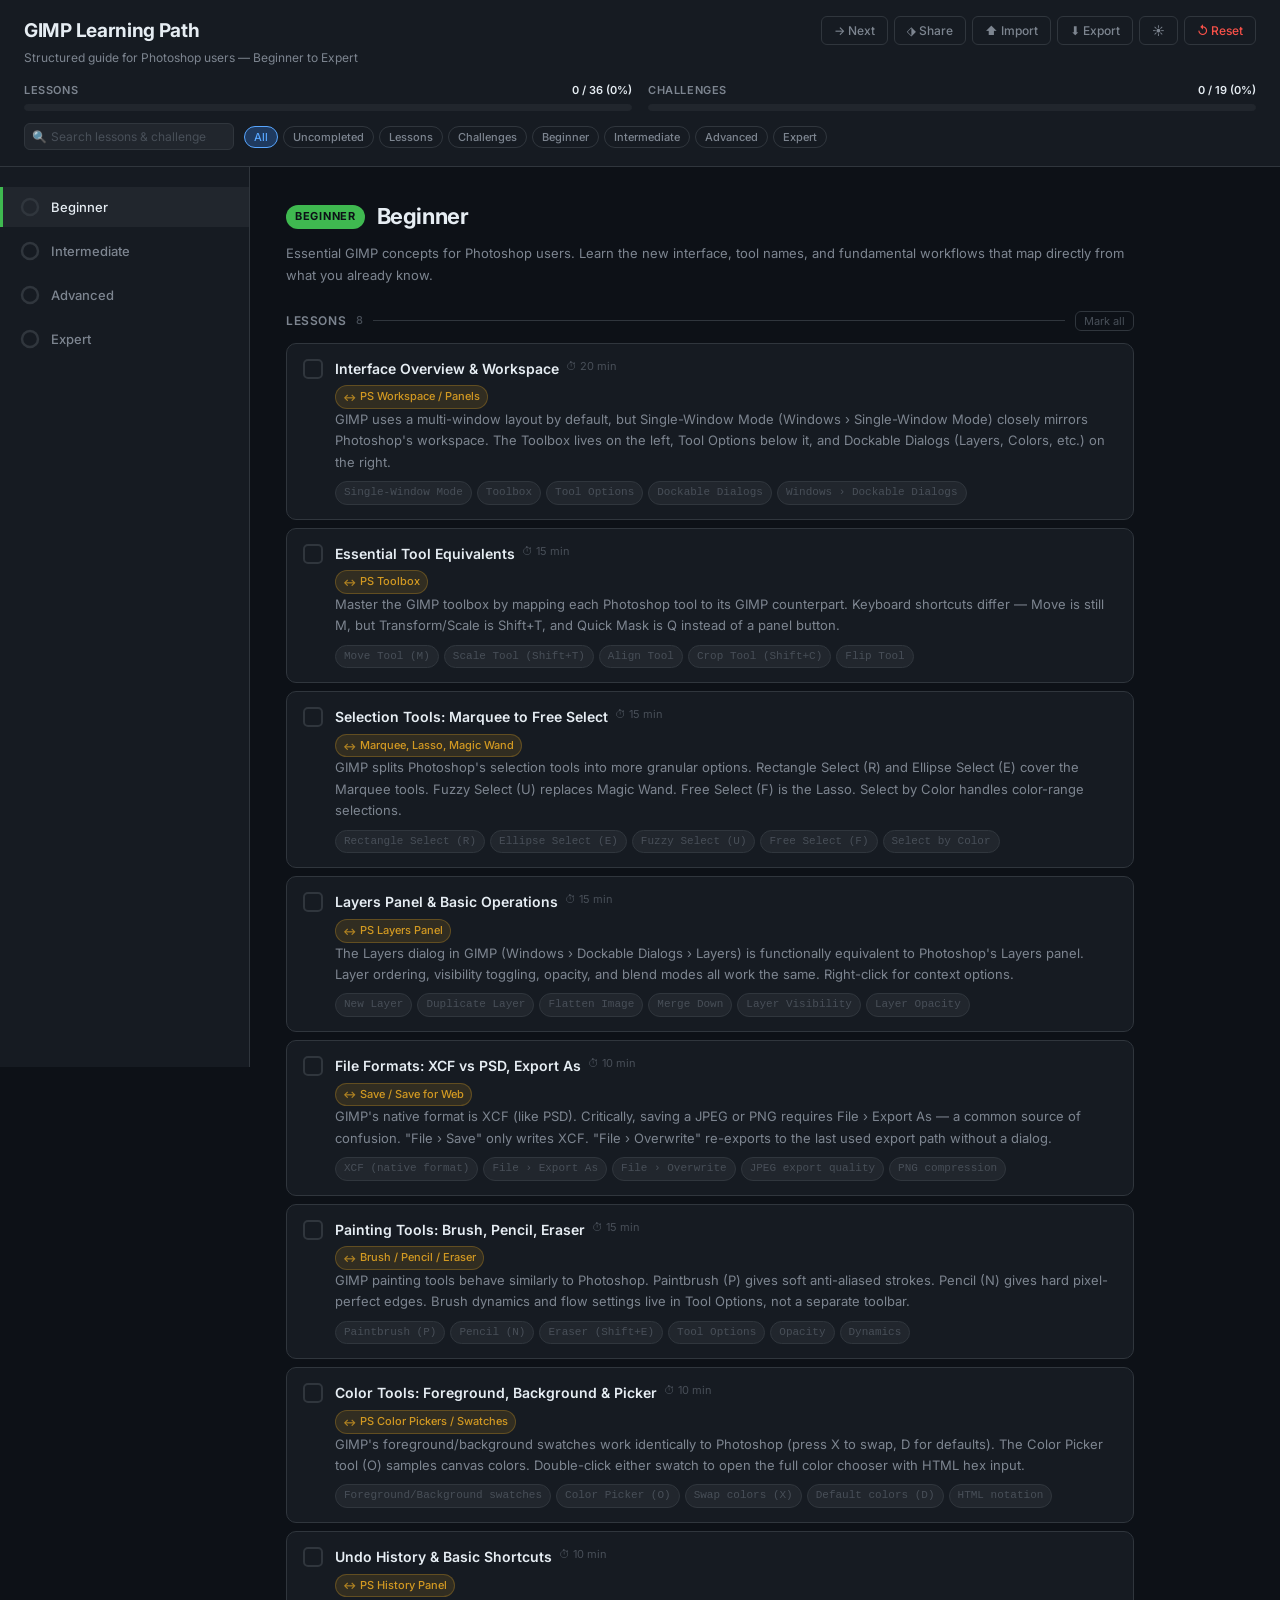
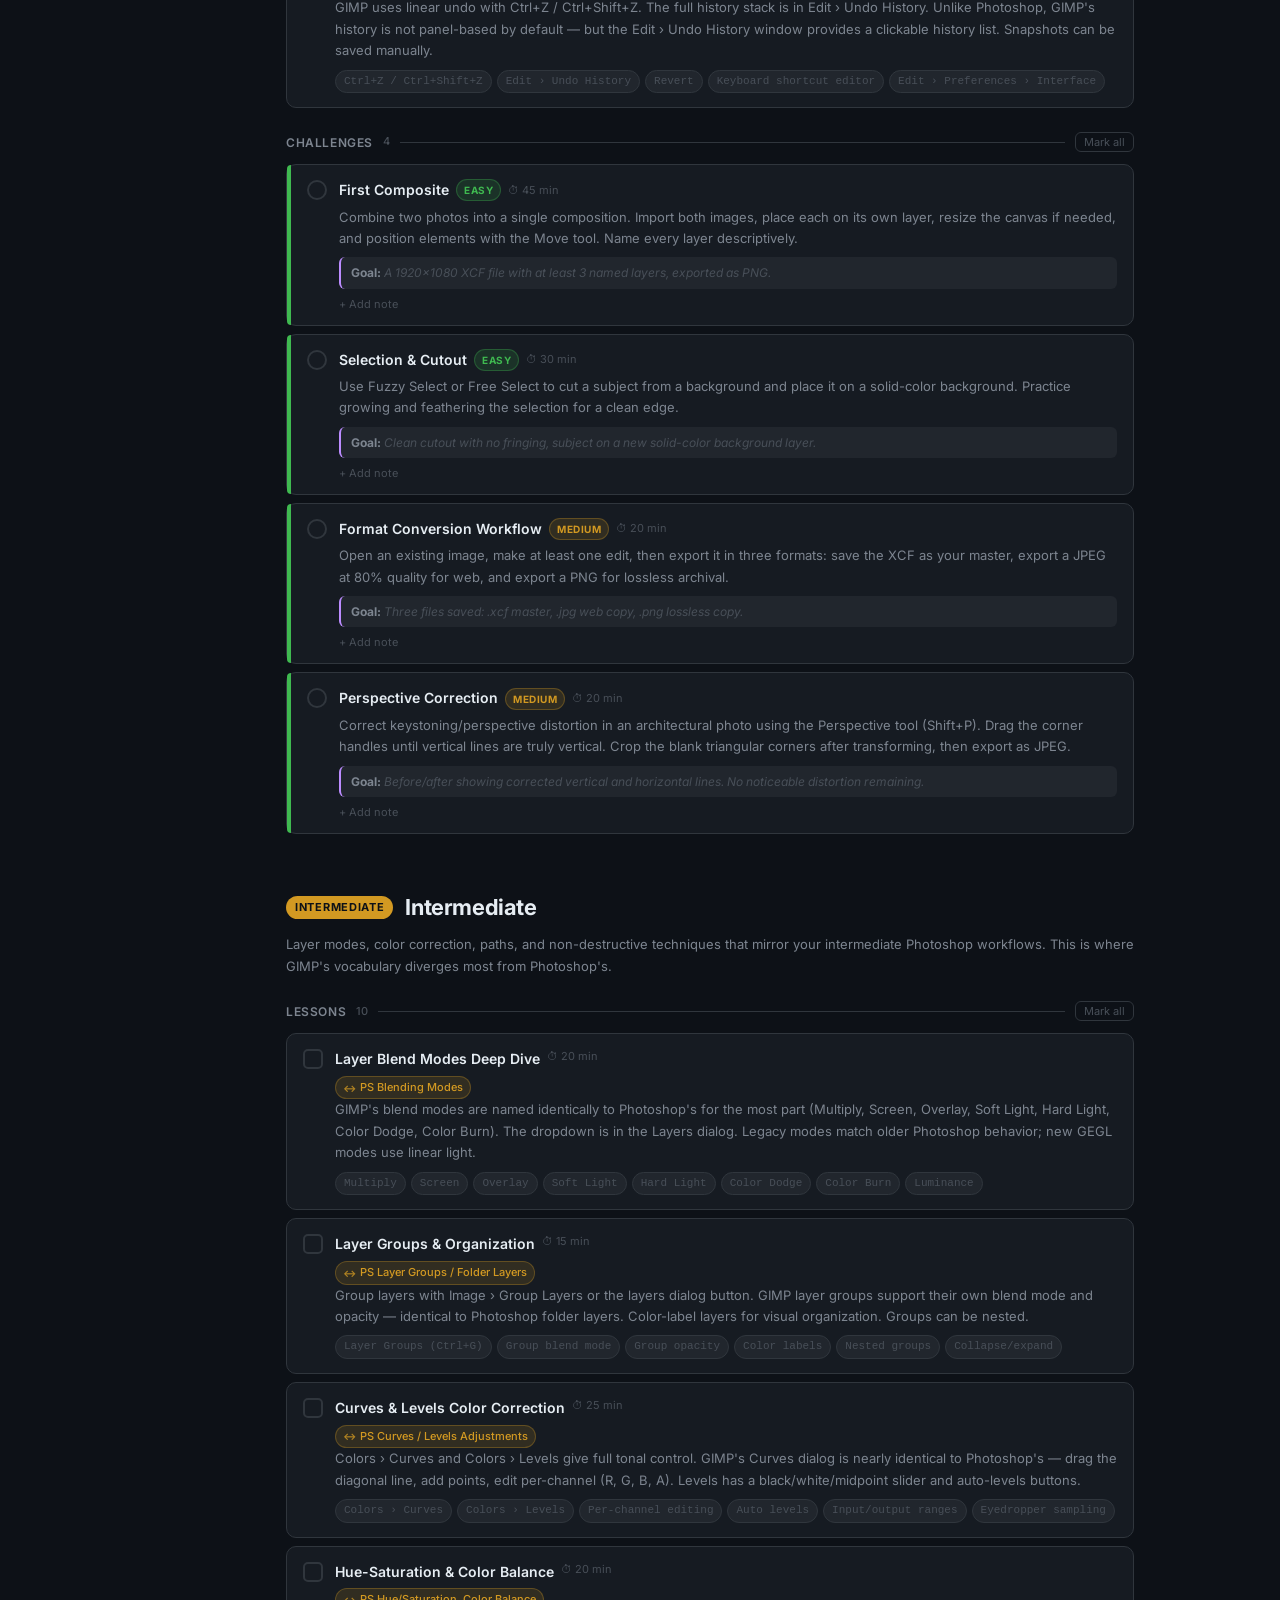
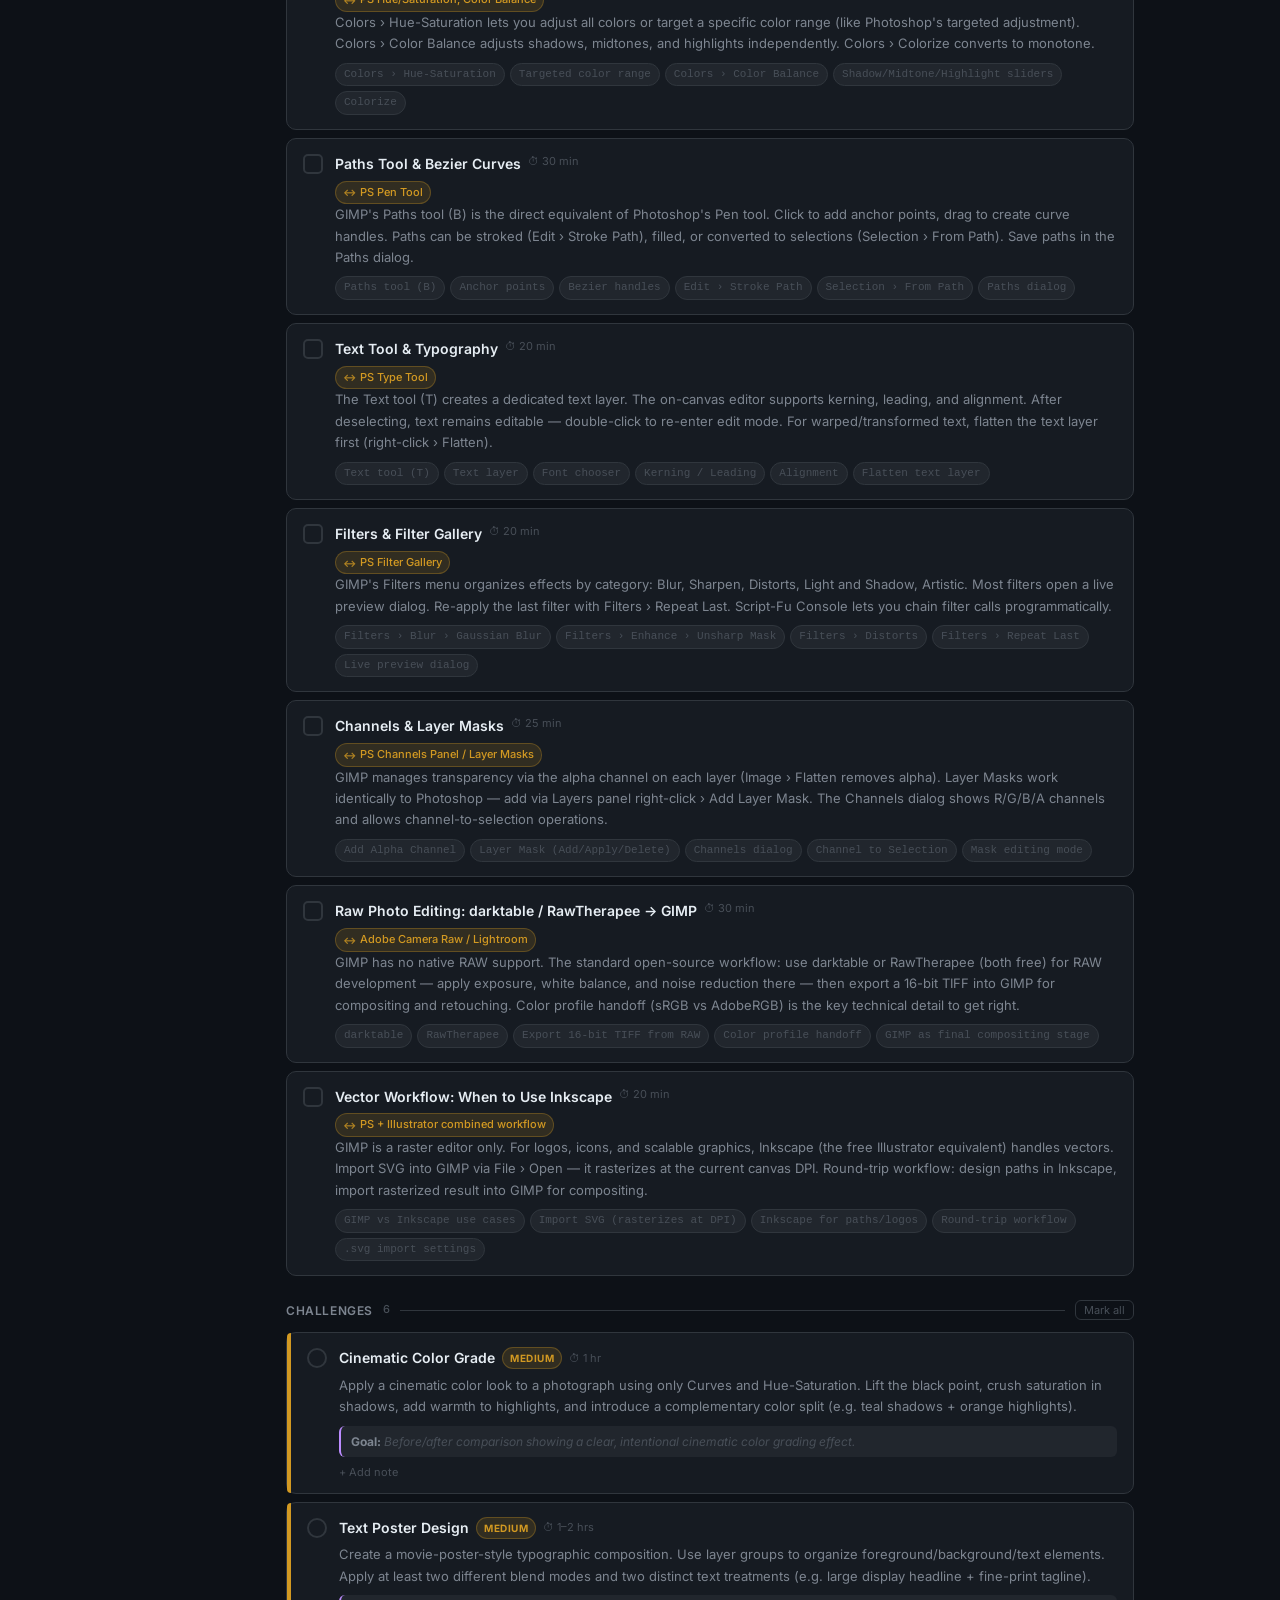
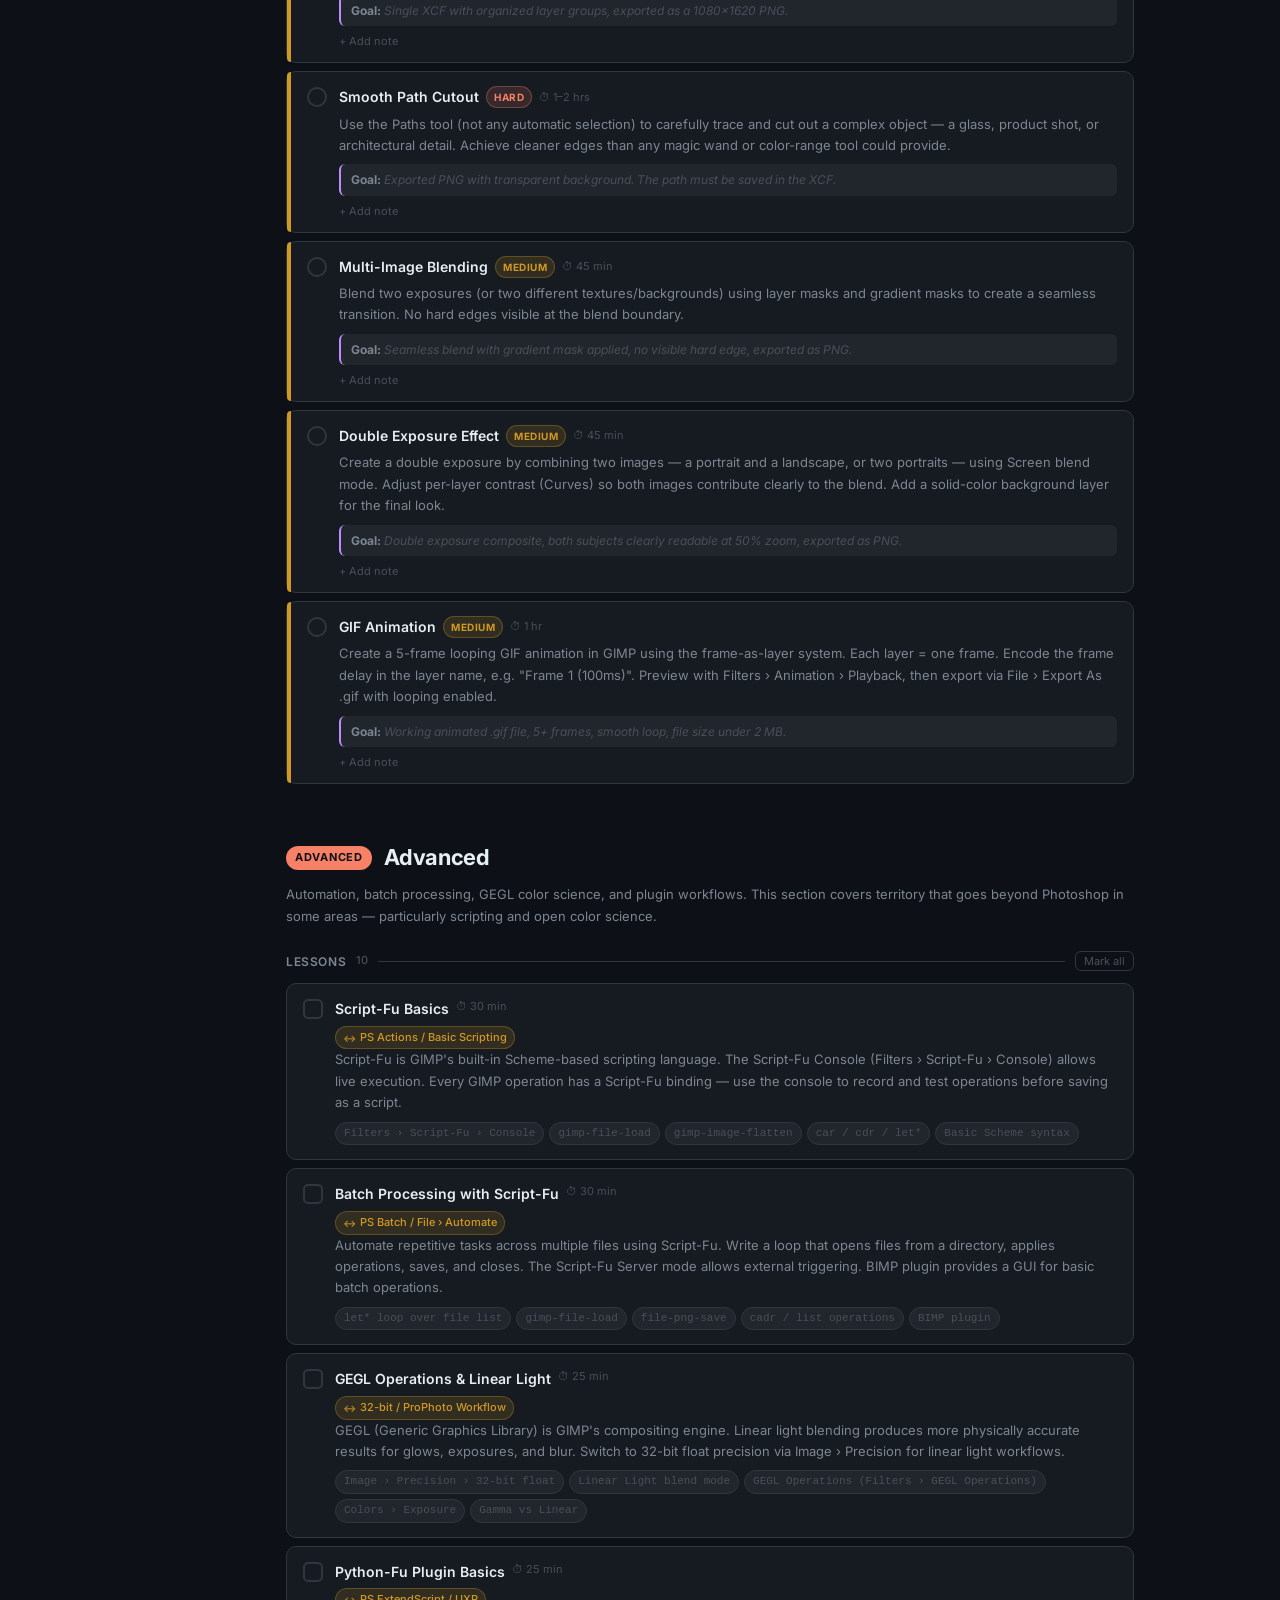
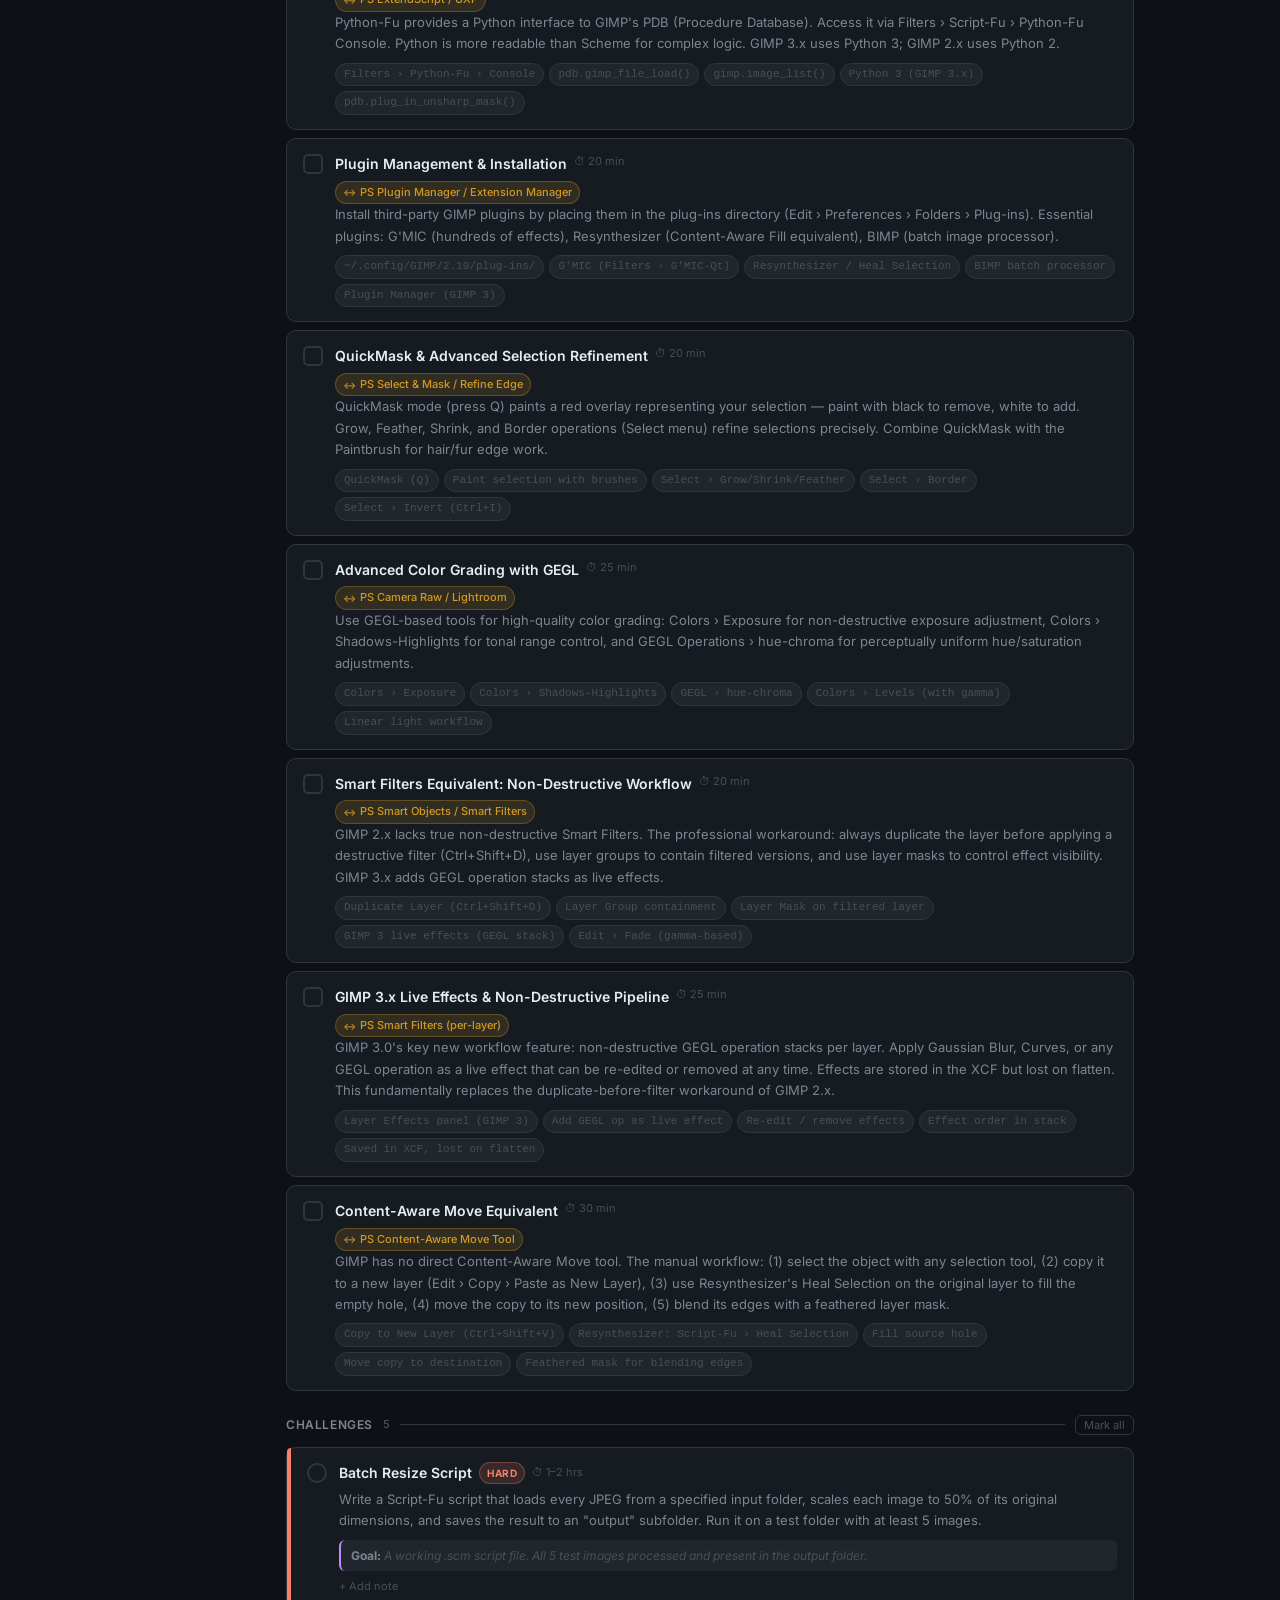
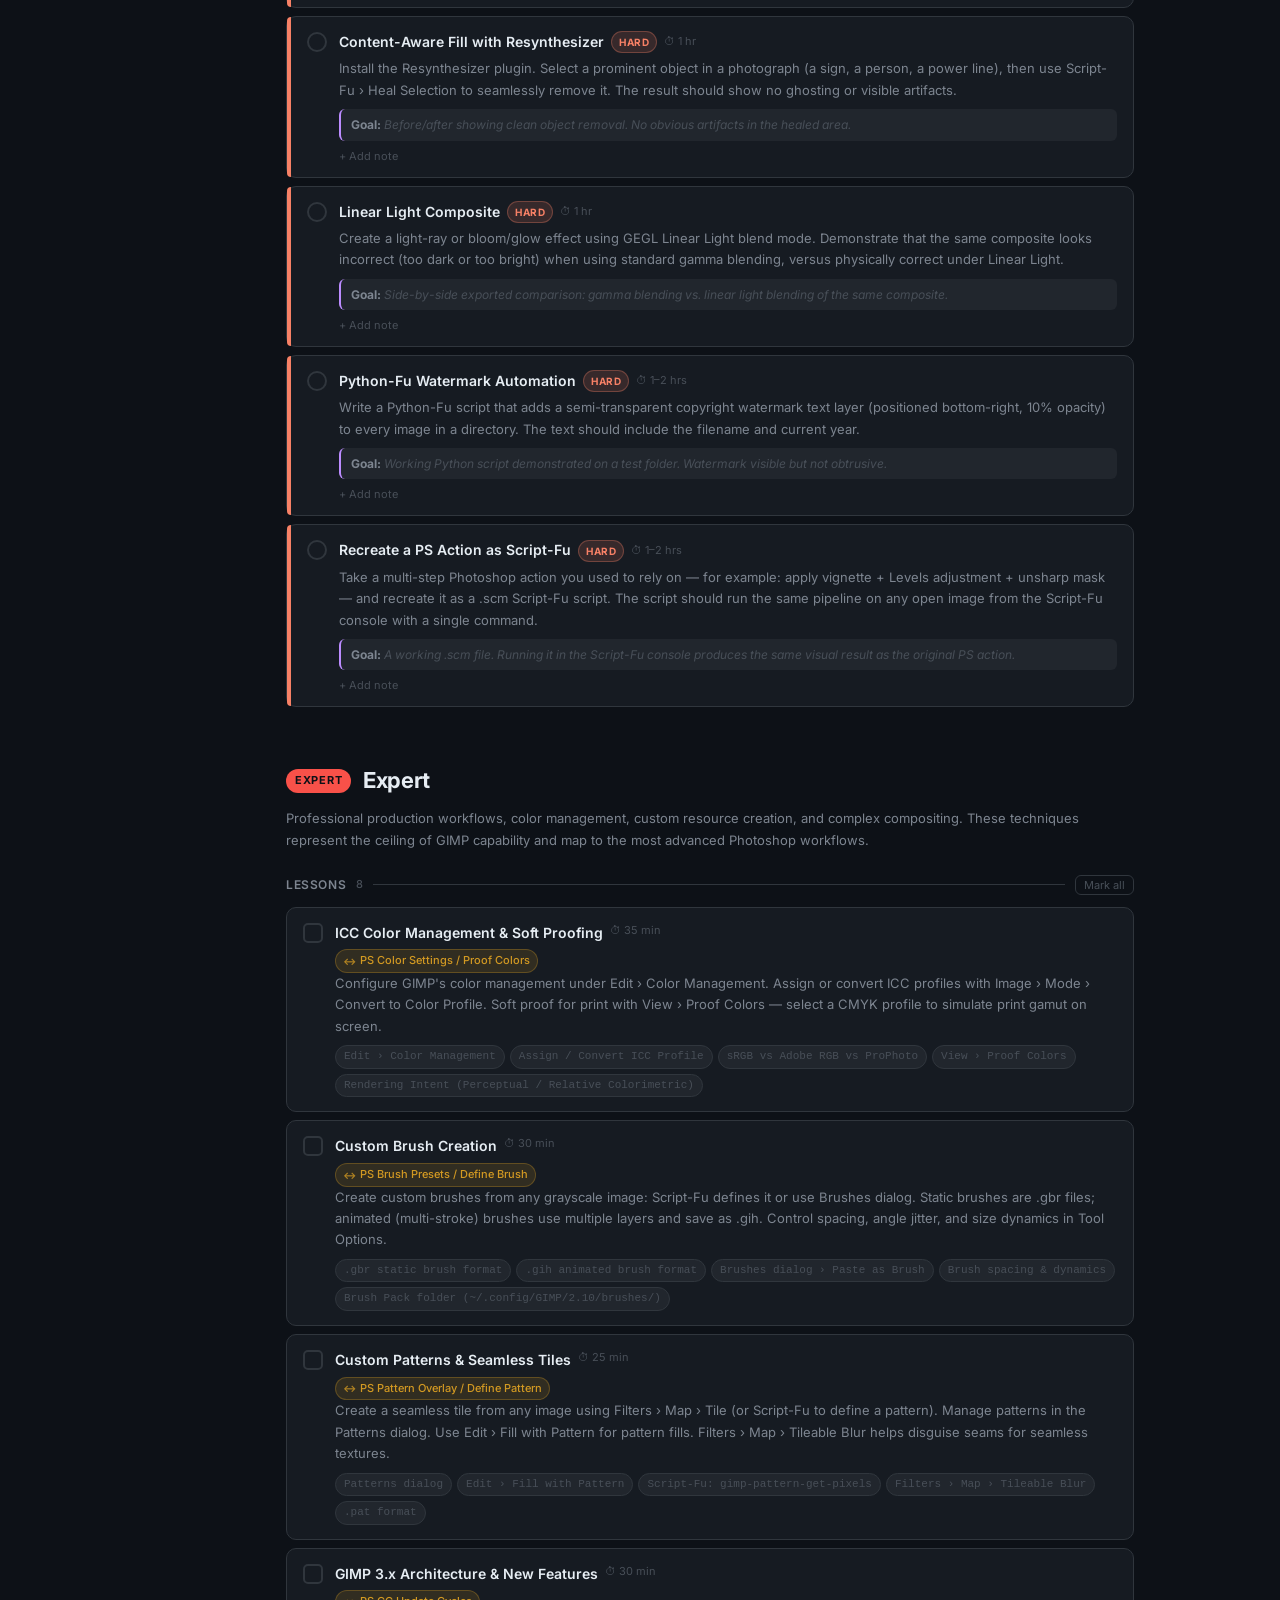
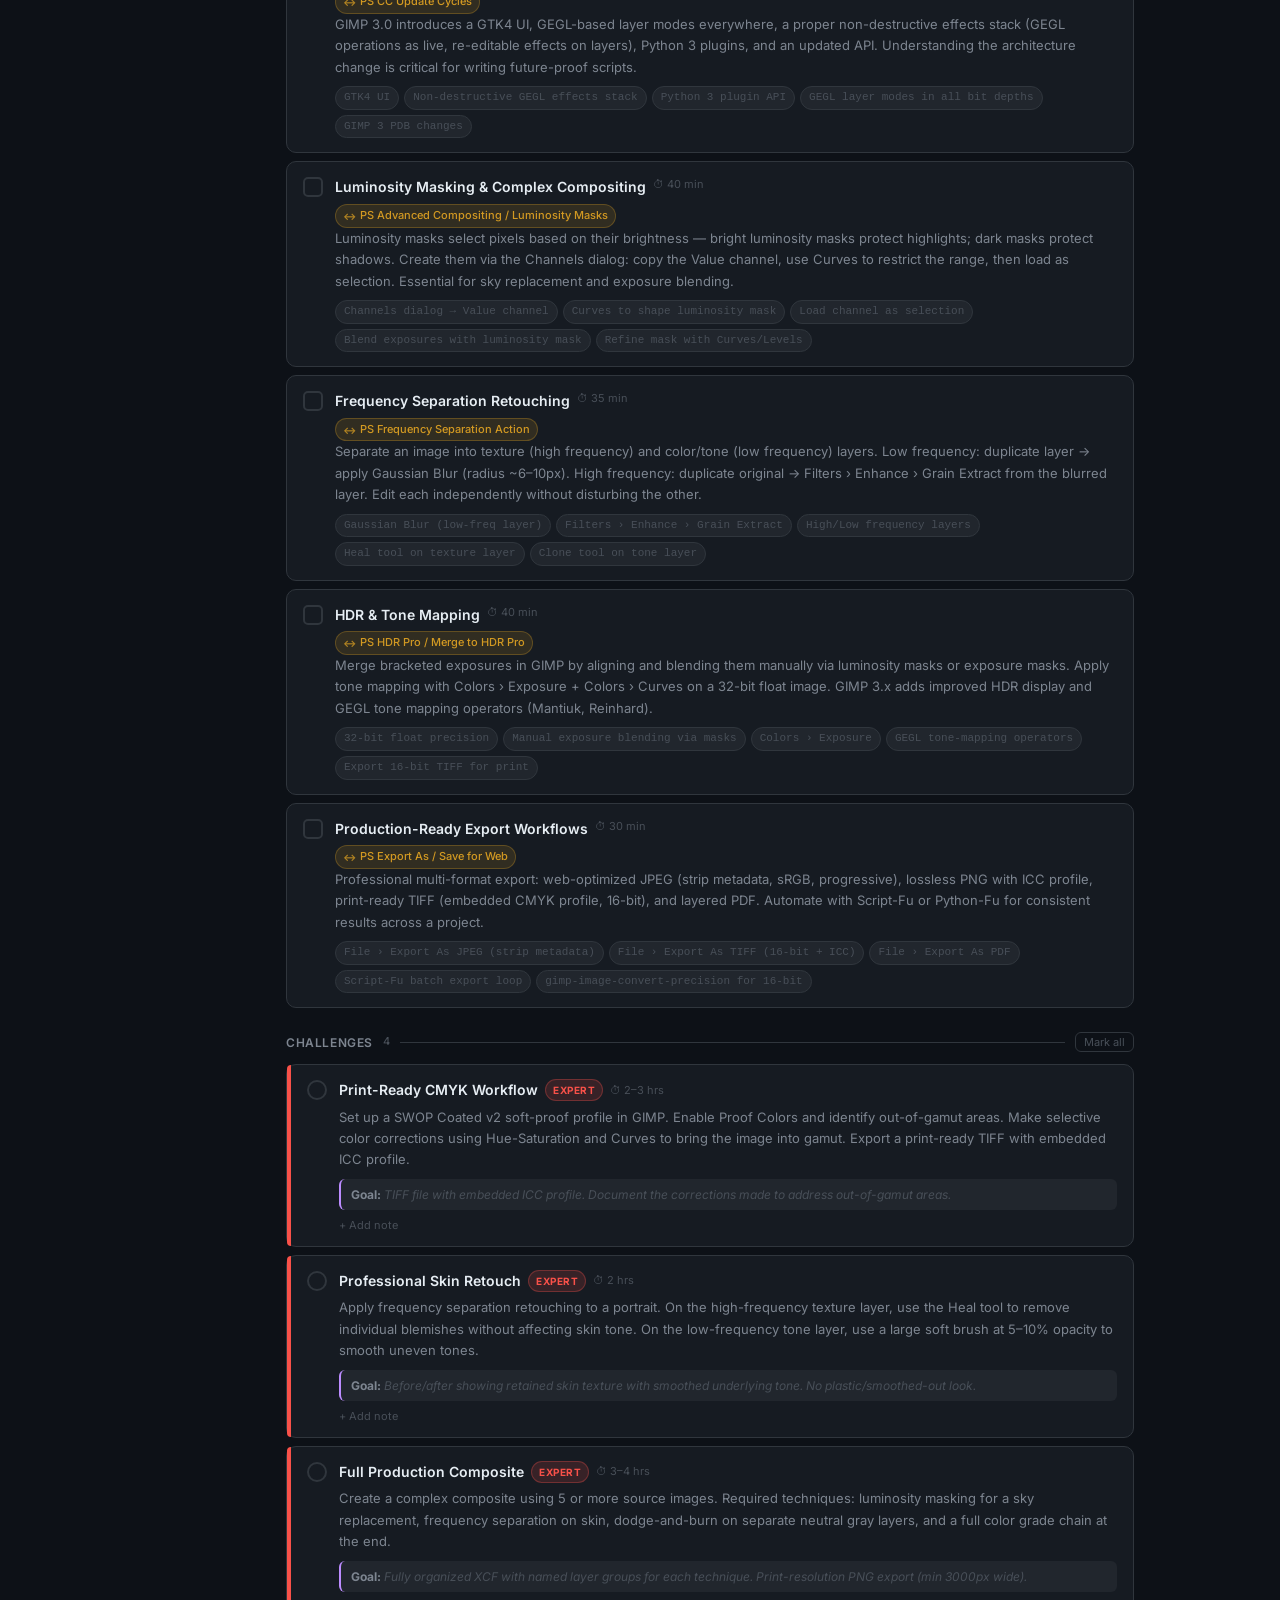
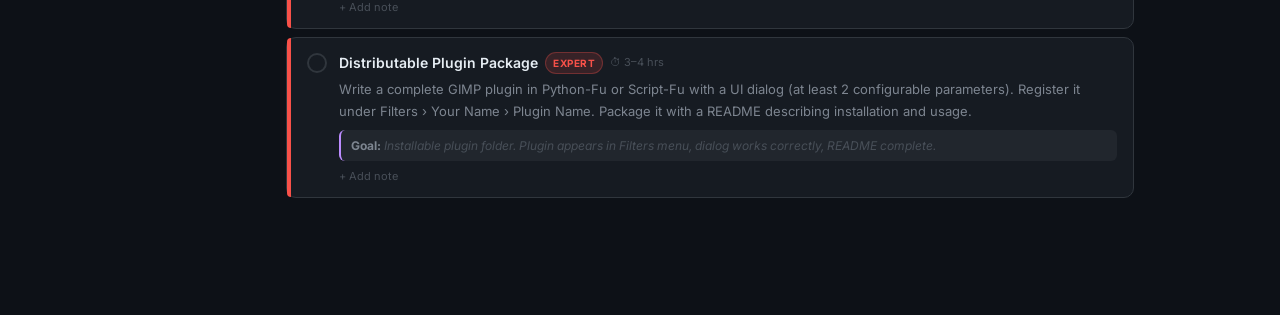
==== commit 69ab3d89: "fix: address all review findings - confirmReset: clears searchQuery, currentFilter, filter pills, an" ====
--- a/index.html
+++ b/index.html
@@ -290,6 +290,9 @@
 .nav-item.active[data-level="expert"]       { border-left-color: var(--expert); }
 
 .progress-ring { flex-shrink: 0; }
+.progress-ring circle:nth-child(2) {
+  transition: stroke-dashoffset 0.45s cubic-bezier(0.4,0,0.2,1);
+}
 
 .nav-text  { flex: 1; font-size: 13px; font-weight: 500; }
 .nav-count { font-size: 11px; color: var(--text-dim); font-variant-numeric: tabular-nums; }
@@ -1496,8 +1499,9 @@
   return `<div class="section-block" id="section-${section.id}" data-level="${section.level}">
   <div class="section-header">
     <span class="section-badge">${section.title}</span>
-    <span class="section-desc">${section.description}</span>
+    <span class="section-title">${section.title}</span>
   </div>
+  <p class="section-desc">${section.description}</p>
   <div class="subsection lessons-sub" data-section="${section.id}" data-type="lessons">
     <div class="subsection-heading">
       <span class="subsection-heading-text">Lessons</span>
@@ -1588,9 +1592,9 @@
 // ─── Search & Filter ──────────────────────────────────────────────────────────
 
 function handleSearch() {
-  searchQuery = document.getElementById('search-input').value.toLowerCase().trim();
-  const clearBtn = document.getElementById('search-clear');
-  clearBtn.classList.toggle('visible', !!searchQuery);
+  const raw = document.getElementById('search-input').value;
+  searchQuery = raw.toLowerCase().trim();
+  document.getElementById('search-clear').classList.toggle('visible', raw.length > 0);
   applySearchAndFilter();
 }
 
@@ -1745,7 +1749,7 @@
         if (card && card.style.display !== 'none') {
           card.scrollIntoView({ behavior: 'smooth', block: 'center' });
           setFocusedCard(lesson.id);
-          setTimeout(() => { if (focusedCardId === lesson.id) card.classList.remove('card-focused'); }, 1500);
+          setTimeout(() => { if (focusedCardId === lesson.id) { card.classList.remove('card-focused'); focusedCardId = null; } }, 1500);
           return;
         }
       }
@@ -1756,7 +1760,7 @@
         if (card && card.style.display !== 'none') {
           card.scrollIntoView({ behavior: 'smooth', block: 'center' });
           setFocusedCard(challenge.id);
-          setTimeout(() => { if (focusedCardId === challenge.id) card.classList.remove('card-focused'); }, 1500);
+          setTimeout(() => { if (focusedCardId === challenge.id) { card.classList.remove('card-focused'); focusedCardId = null; } }, 1500);
           return;
         }
       }
@@ -1805,6 +1809,13 @@
   closeModal();
   state = defaultState();
   saveState();
+  searchQuery = '';
+  currentFilter = 'all';
+  document.getElementById('search-input').value = '';
+  document.getElementById('search-clear').classList.remove('visible');
+  document.querySelectorAll('.filter-pill').forEach(btn =>
+    btn.classList.toggle('active', btn.dataset.filter === 'all')
+  );
   fullRerender();
   showToast('Progress reset.', '');
 }
@@ -1854,6 +1865,7 @@
 // ─── Full Re-Render ───────────────────────────────────────────────────────────
 
 function fullRerender() {
+  focusedCardId = null;
   renderSidebar();
   render();
   renderProgressBars();
@@ -1872,6 +1884,7 @@
 
   applyTheme(state.theme);
   fullRerender();
+  updateSidebarActive(LEARNING_PATH[0].id);
 
   document.getElementById('search-input').addEventListener('input', handleSearch);
   document.getElementById('import-file').addEventListener('change', handleImportFile);
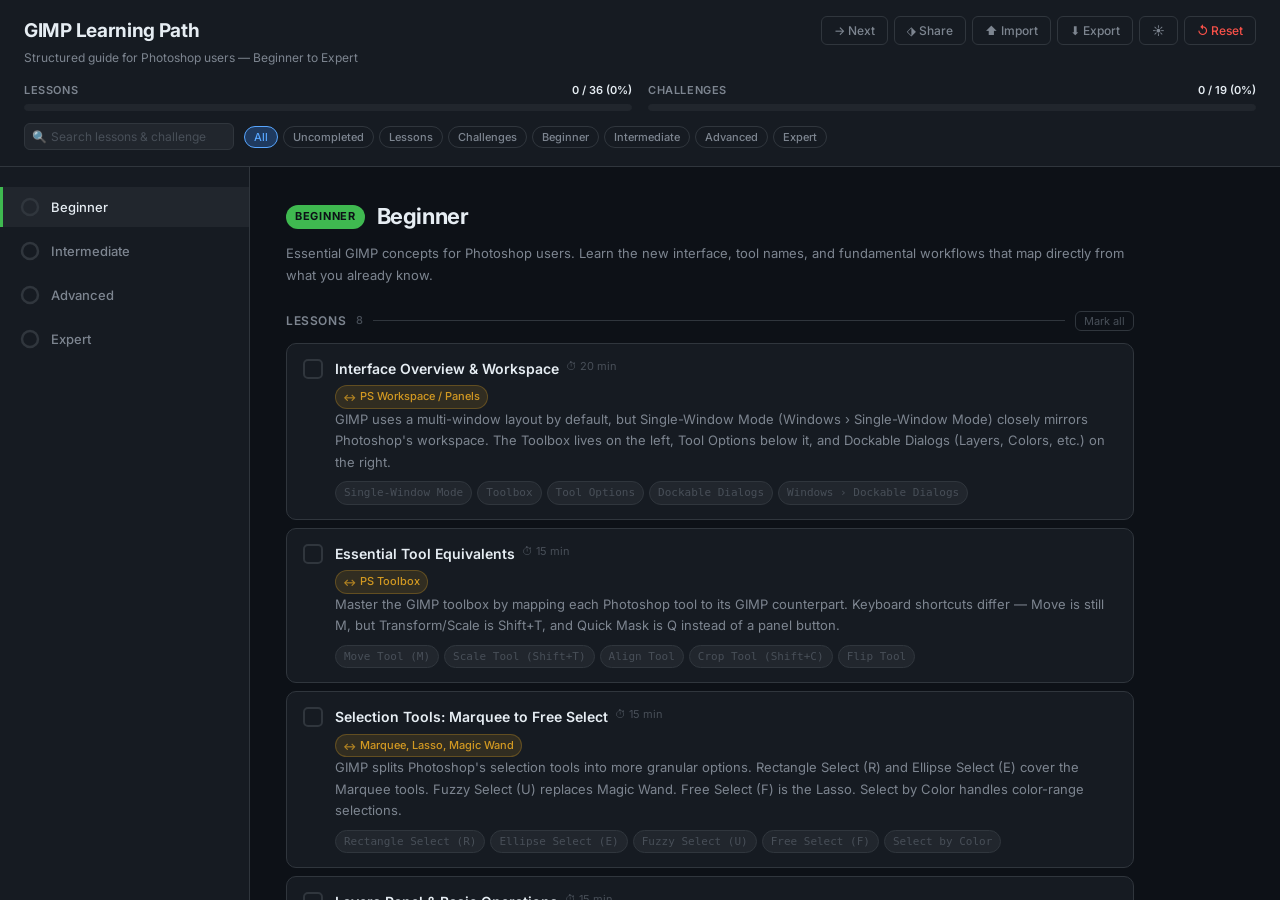
==== commit 3e947da5: "fix: two-pane layout — sidebar no longer scrolls with page Replace position:sticky on the sidebar (w" ====
--- a/index.html
+++ b/index.html
@@ -51,14 +51,17 @@
 
 /* ── Reset ──────────────────────────────────────────────────── */
 *, *::before, *::after { box-sizing: border-box; margin: 0; padding: 0; }
-html { scroll-behavior: smooth; }
+html { scroll-behavior: smooth; height: 100%; }
 body {
   font-family: 'Inter', system-ui, -apple-system, 'Segoe UI', sans-serif;
   background: var(--bg);
   color: var(--text);
   font-size: 14px;
   line-height: 1.6;
-  min-height: 100vh;
+  height: 100%;
+  display: flex;
+  flex-direction: column;
+  overflow: hidden;
 }
 button { cursor: pointer; font-family: inherit; }
 input[type="file"] { display: none; }
@@ -69,8 +72,7 @@
   background: var(--surface);
   border-bottom: 1px solid var(--border);
   padding: 16px 24px;
-  position: sticky;
-  top: 0;
+  flex-shrink: 0;
   z-index: 100;
 }
 .header-top {
@@ -242,7 +244,9 @@
 /* ── Layout shell ────────────────────────────────────────────── */
 .app-body {
   display: flex;
-  min-height: calc(100vh - 1px);
+  flex: 1;
+  min-height: 0;
+  overflow: hidden;
 }
 
 /* ── Sidebar ─────────────────────────────────────────────────── */
@@ -252,9 +256,6 @@
   background: var(--surface);
   border-right: 1px solid var(--border);
   padding: 20px 0;
-  position: sticky;
-  top: 0;
-  height: 100vh;
   overflow-y: auto;
   display: flex;
   flex-direction: column;
@@ -322,6 +323,7 @@
   padding: 32px 36px;
   max-width: 920px;
   overflow-x: hidden;
+  overflow-y: auto;
 }
 
 /* ── Completion banner ───────────────────────────────────────── */
@@ -737,11 +739,12 @@
 
 /* ── Print ───────────────────────────────────────────────────── */
 @media print {
+  html, body { height: auto; overflow: visible; display: block; }
   .app-header { position: static; }
   .header-actions, .toolbar-row, .sidebar, .toast, .modal-overlay,
   .completion-banner, .mark-all-btn { display: none !important; }
-  .app-body { display: block; }
-  .main-content { padding: 0; max-width: 100%; }
+  .app-body { display: block; overflow: visible; }
+  .main-content { padding: 0; max-width: 100%; overflow: visible; }
   .section-block { break-before: page; animation: none; opacity: 1 !important; }
   .section-block:first-child { break-before: auto; }
   .concept-chips, .note-area { display: none !important; }
@@ -1377,12 +1380,19 @@
   return done / items;
 }
 
+function scrollToSection(event, sectionId) {
+  event.preventDefault();
+  const el = document.getElementById('section-' + sectionId);
+  if (el) el.scrollIntoView({ behavior: 'smooth', block: 'start' });
+}
+
 function renderSidebar() {
   document.getElementById('sidebar').innerHTML = LEARNING_PATH.map(section => {
     const pct    = sectionProgress(section) * 100;
     const offset = (RING_C * (1 - pct / 100)).toFixed(2);
     return `<a class="nav-item" href="#section-${section.id}"
-   data-section="${section.id}" data-level="${section.level}">
+   data-section="${section.id}" data-level="${section.level}"
+   onclick="scrollToSection(event,'${section.id}')">
   <svg width="22" height="22" class="progress-ring" viewBox="0 0 22 22">
     <circle cx="11" cy="11" r="8" fill="none" stroke="var(--border)" stroke-width="2.5"/>
     <circle cx="11" cy="11" r="8" fill="none" stroke="var(--${section.level})" stroke-width="2.5"
@@ -1773,13 +1783,14 @@
 
 function setupScrollSpy() {
   if (scrollObserver) scrollObserver.disconnect();
+  const mainEl = document.getElementById('main-content');
   scrollObserver = new IntersectionObserver(entries => {
     entries.forEach(entry => {
       if (entry.isIntersecting) {
         updateSidebarActive(entry.target.id.replace('section-', ''));
       }
     });
-  }, { threshold: 0.15, rootMargin: '-20% 0px -60% 0px' });
+  }, { root: mainEl, threshold: 0.15, rootMargin: '-20% 0px -60% 0px' });
   document.querySelectorAll('.section-block').forEach(s => scrollObserver.observe(s));
 }
 
